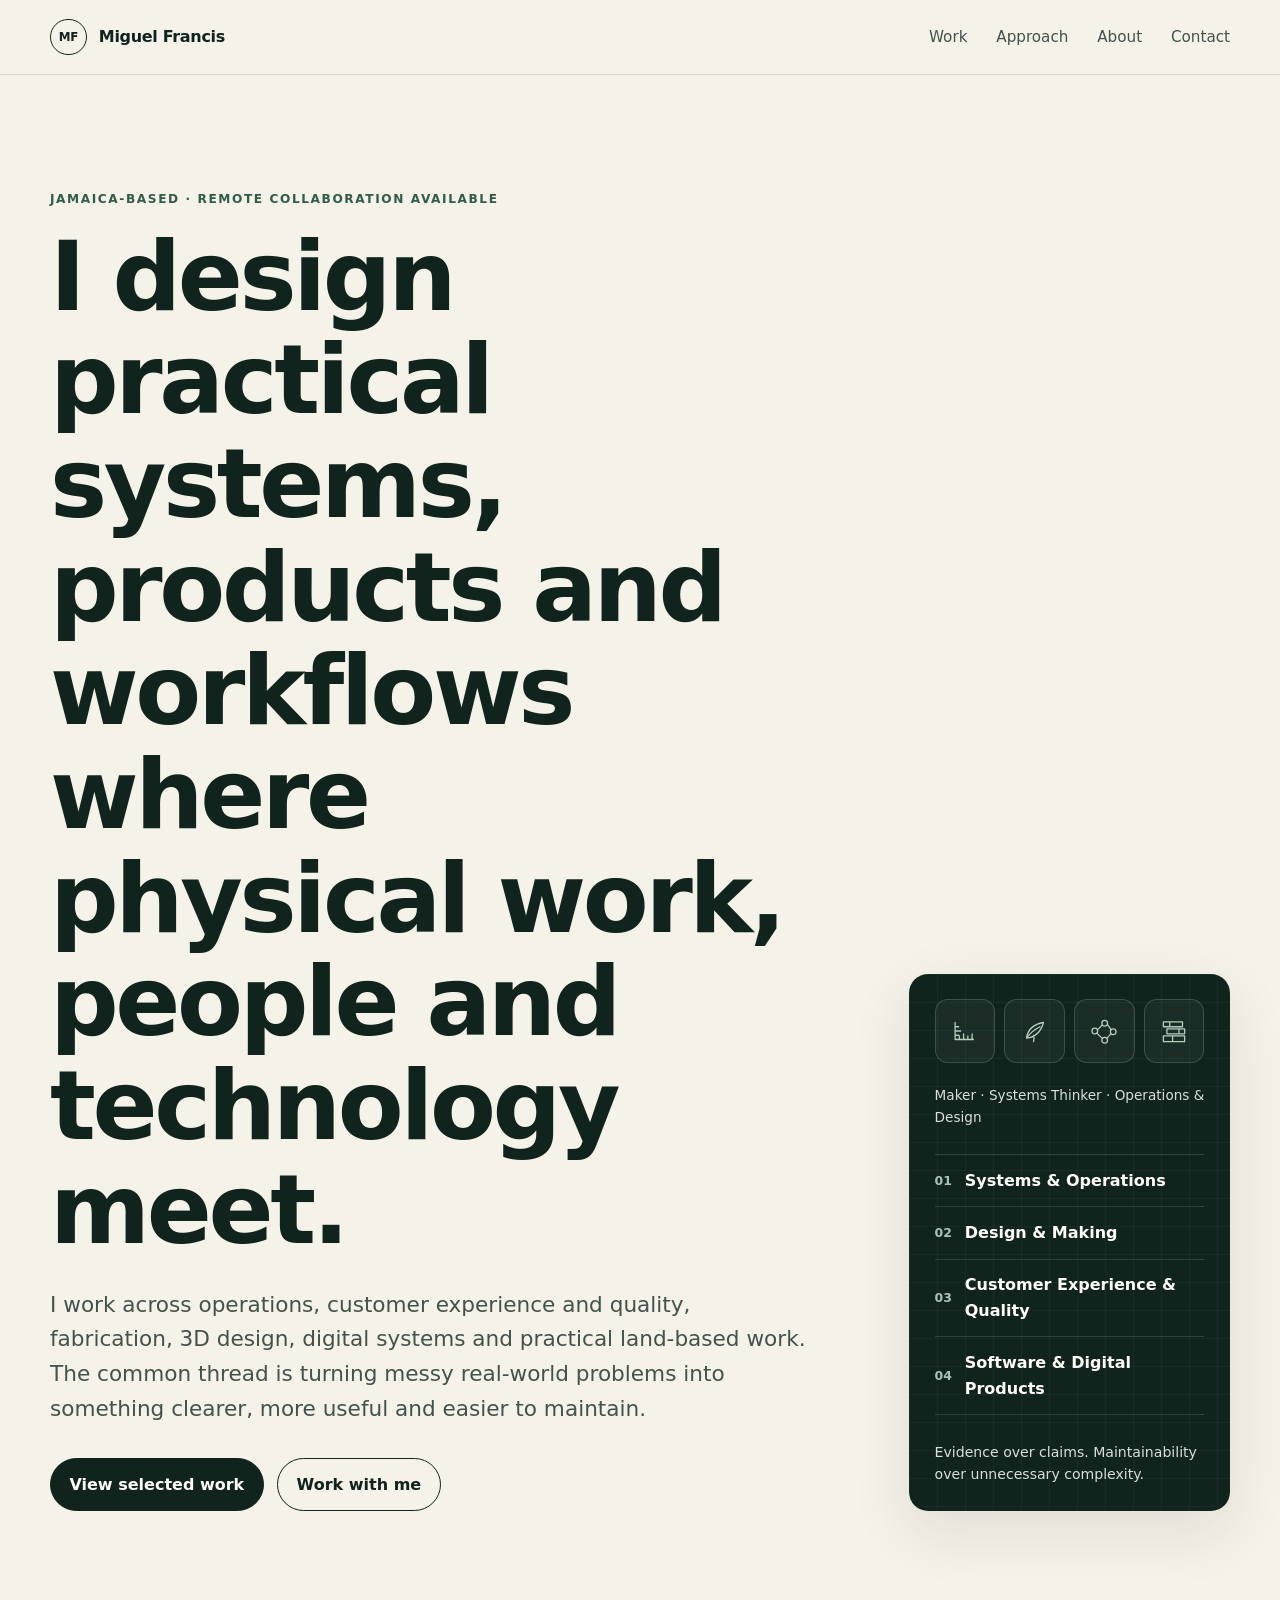
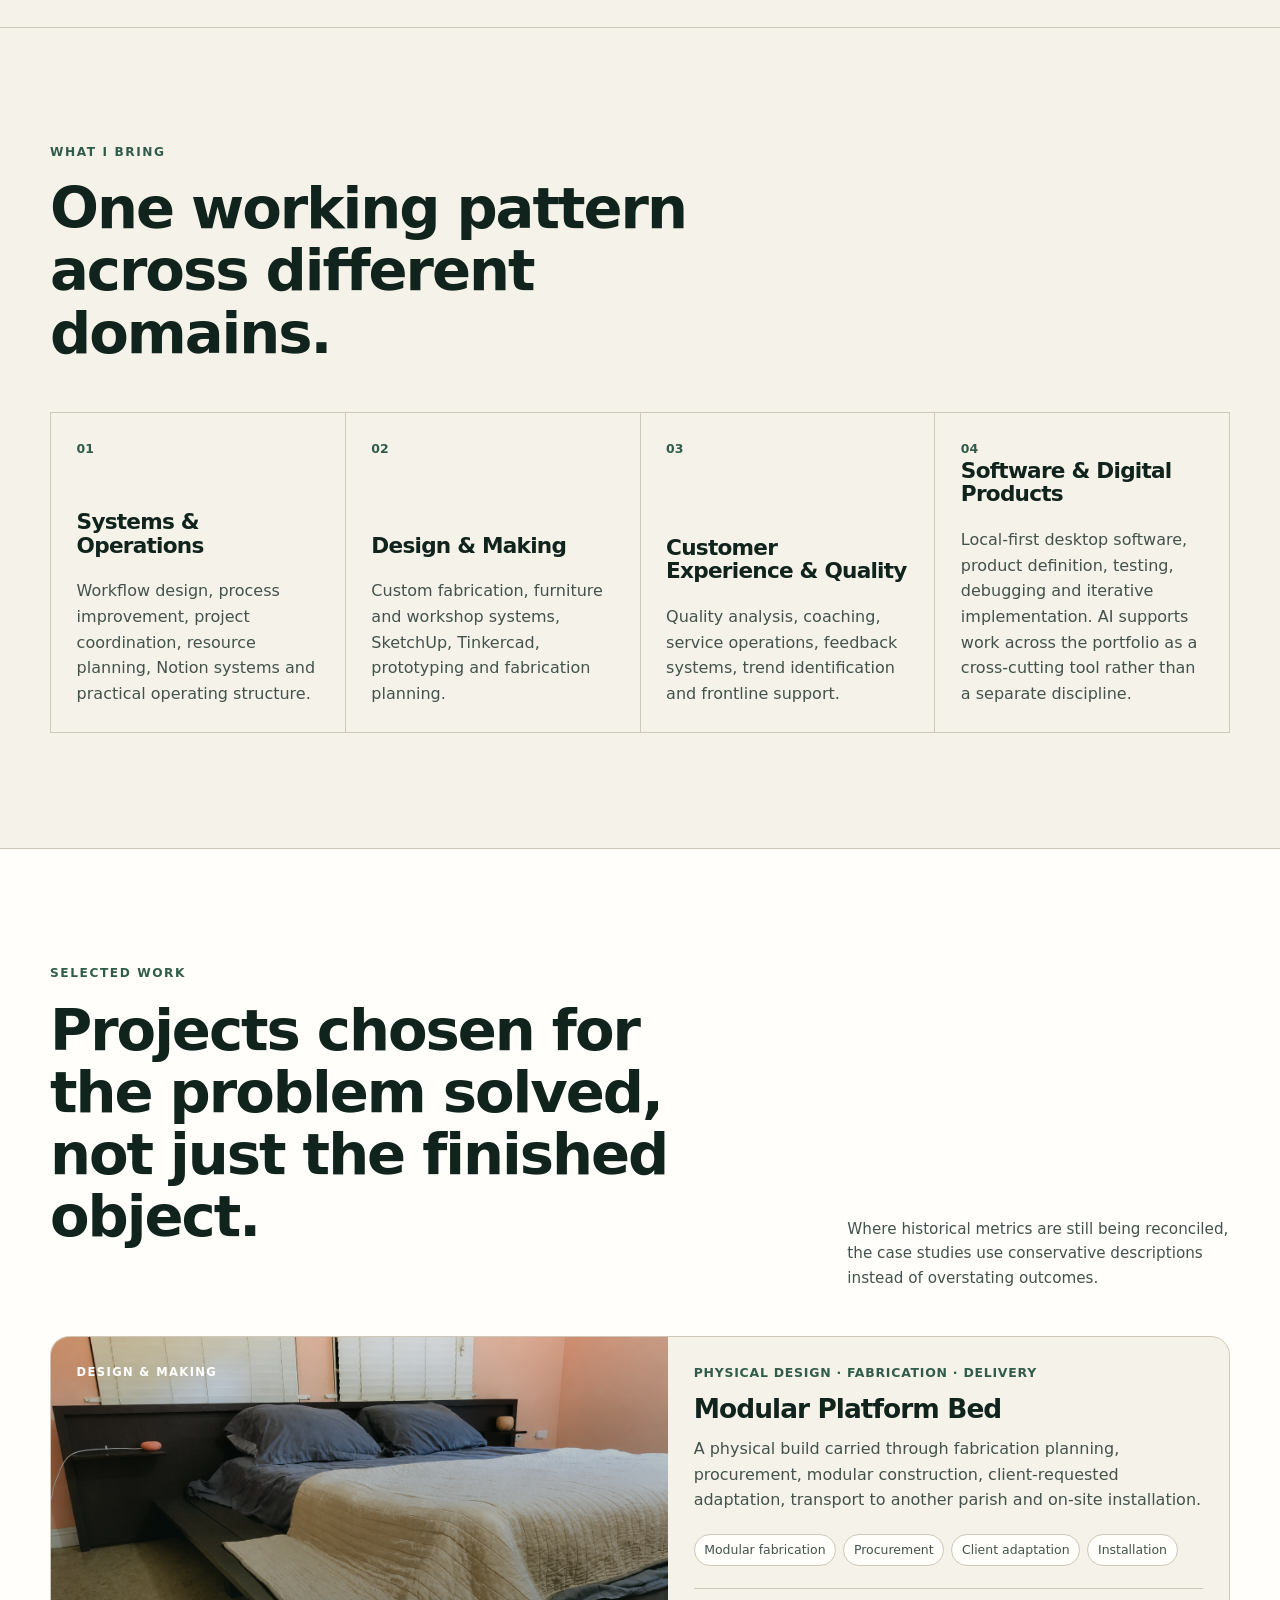
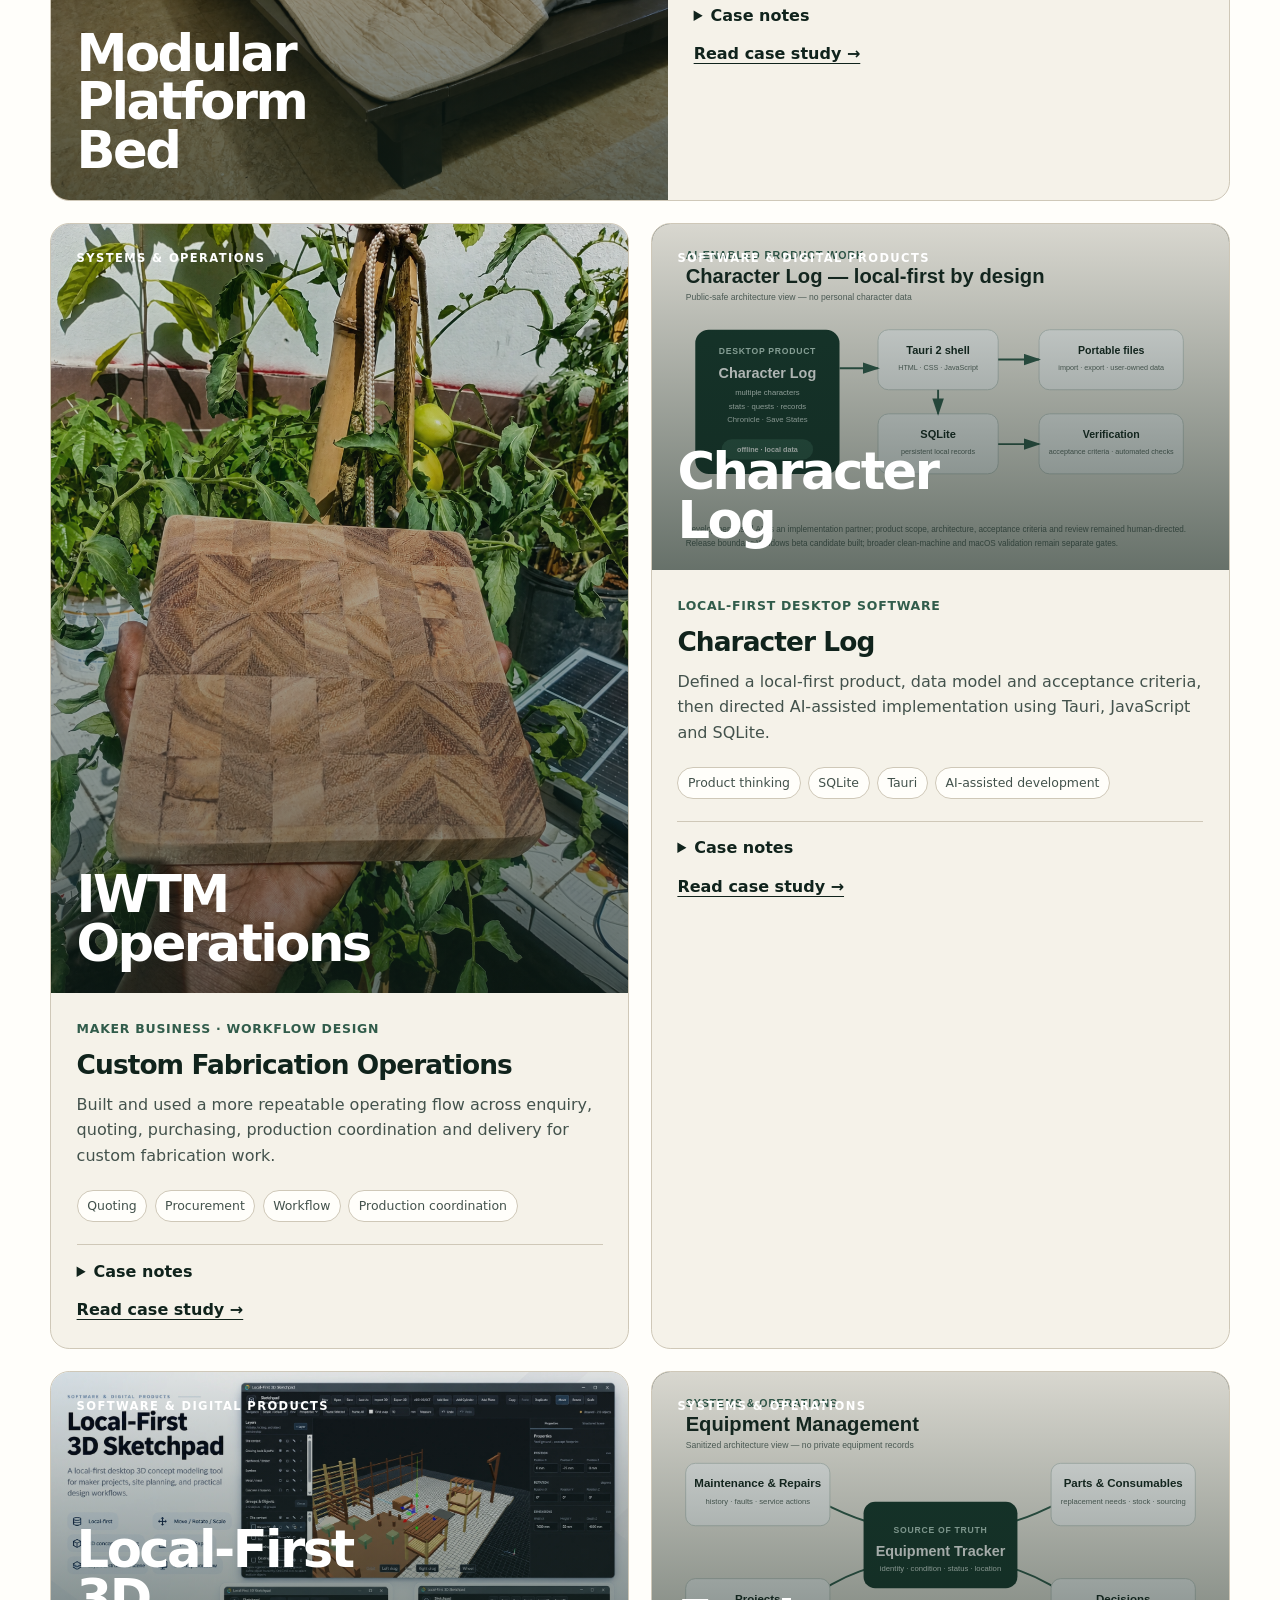
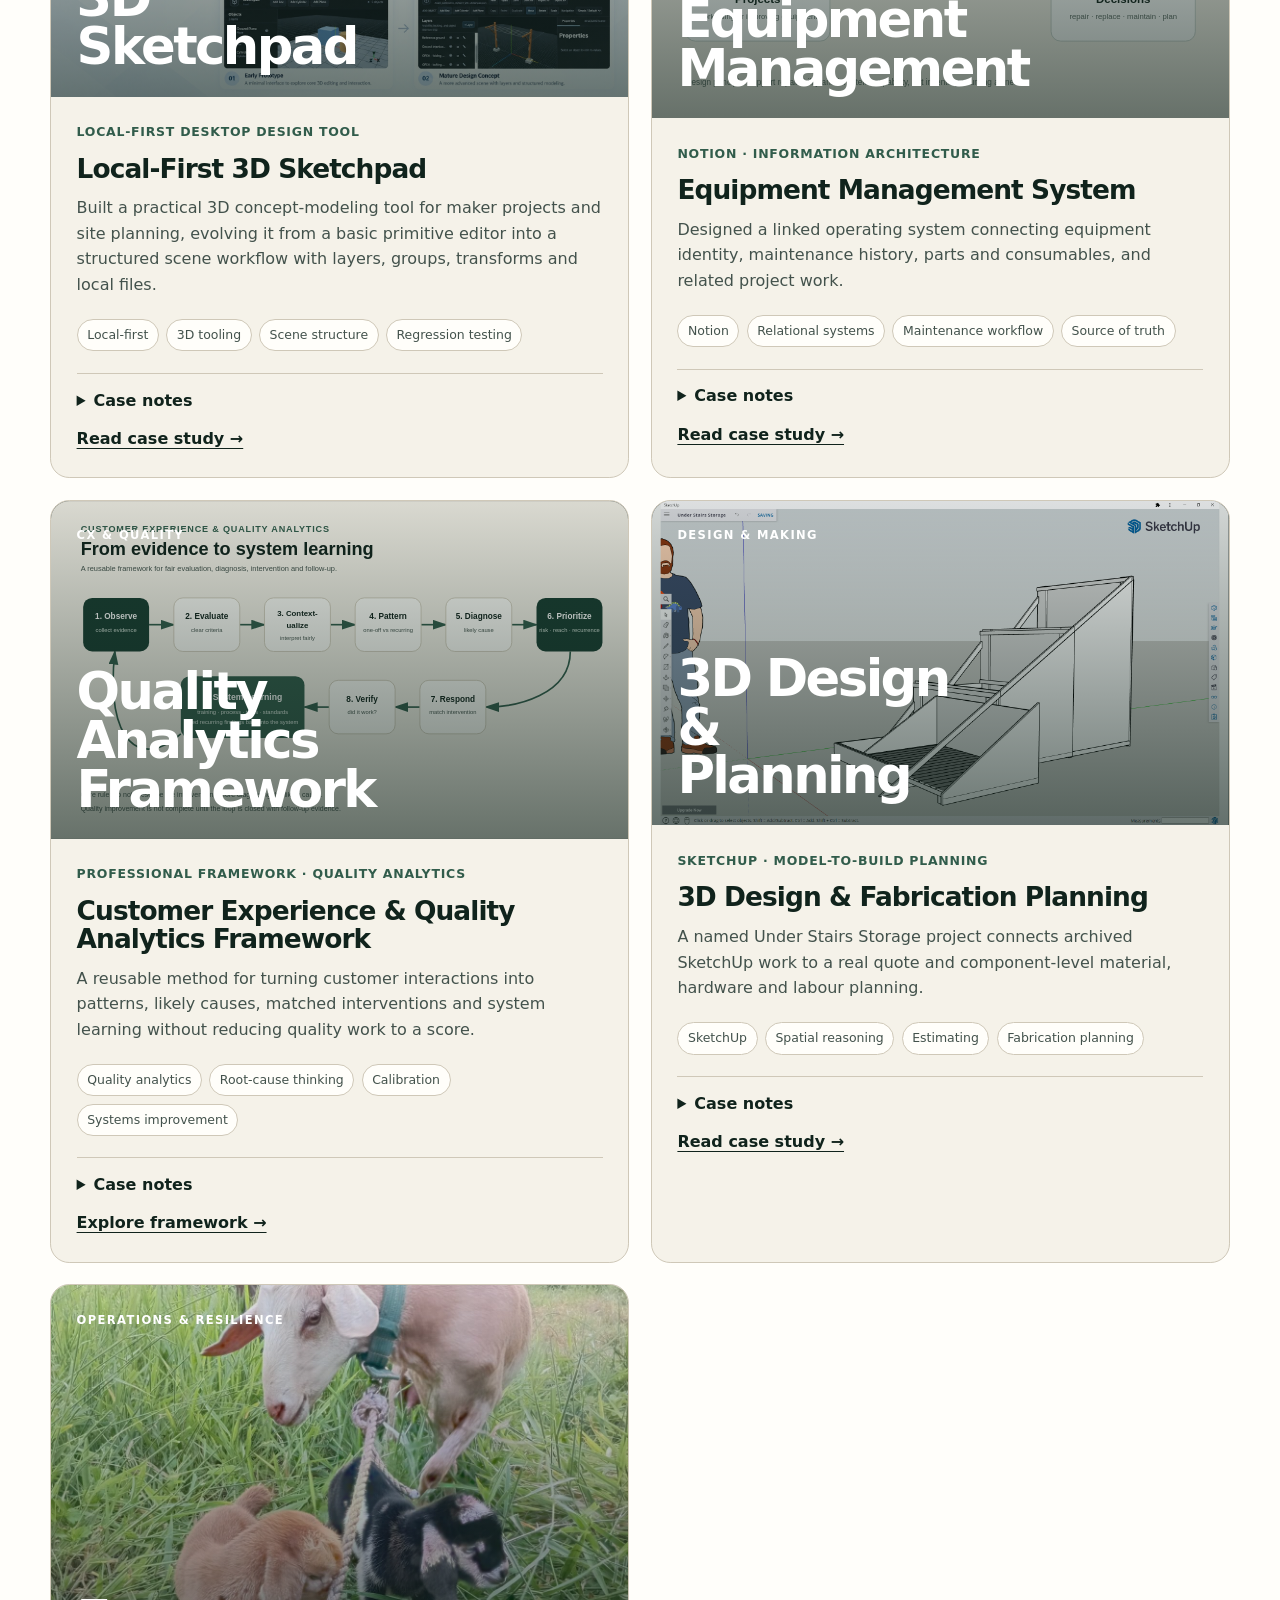
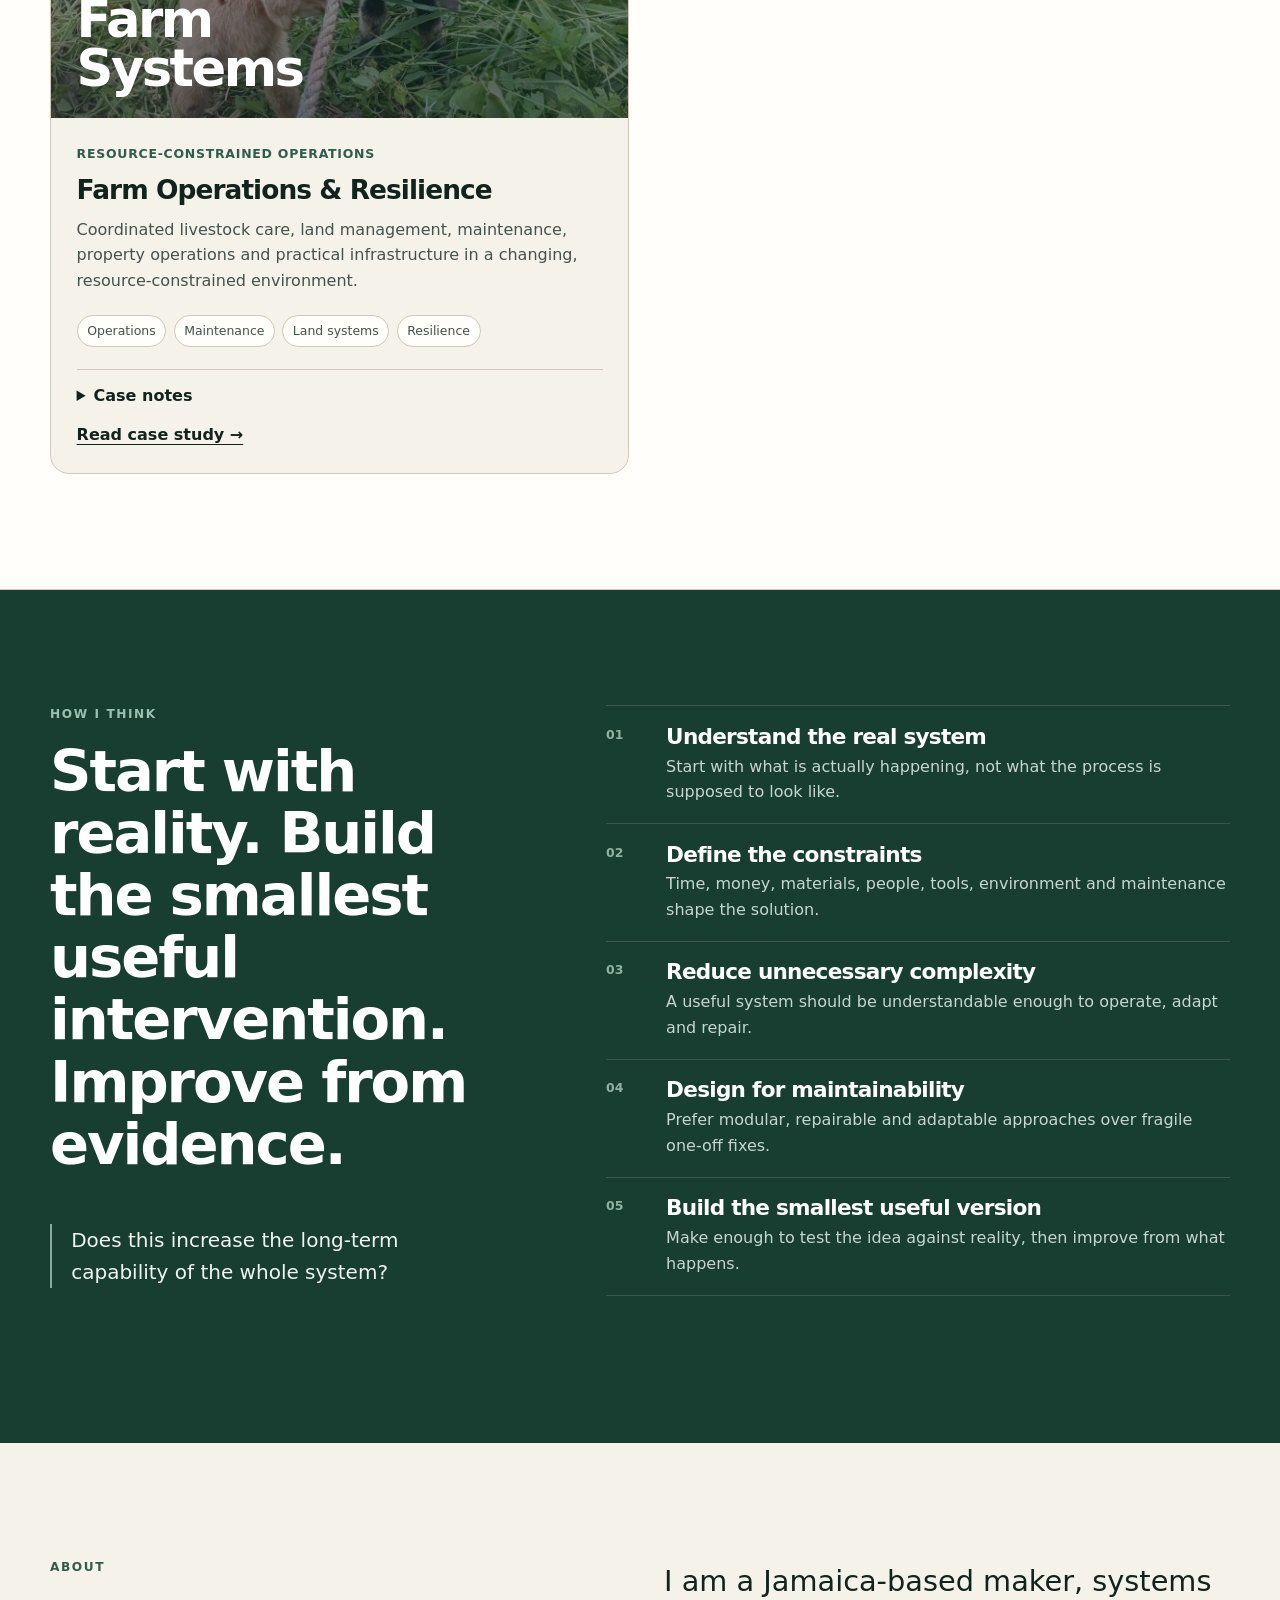
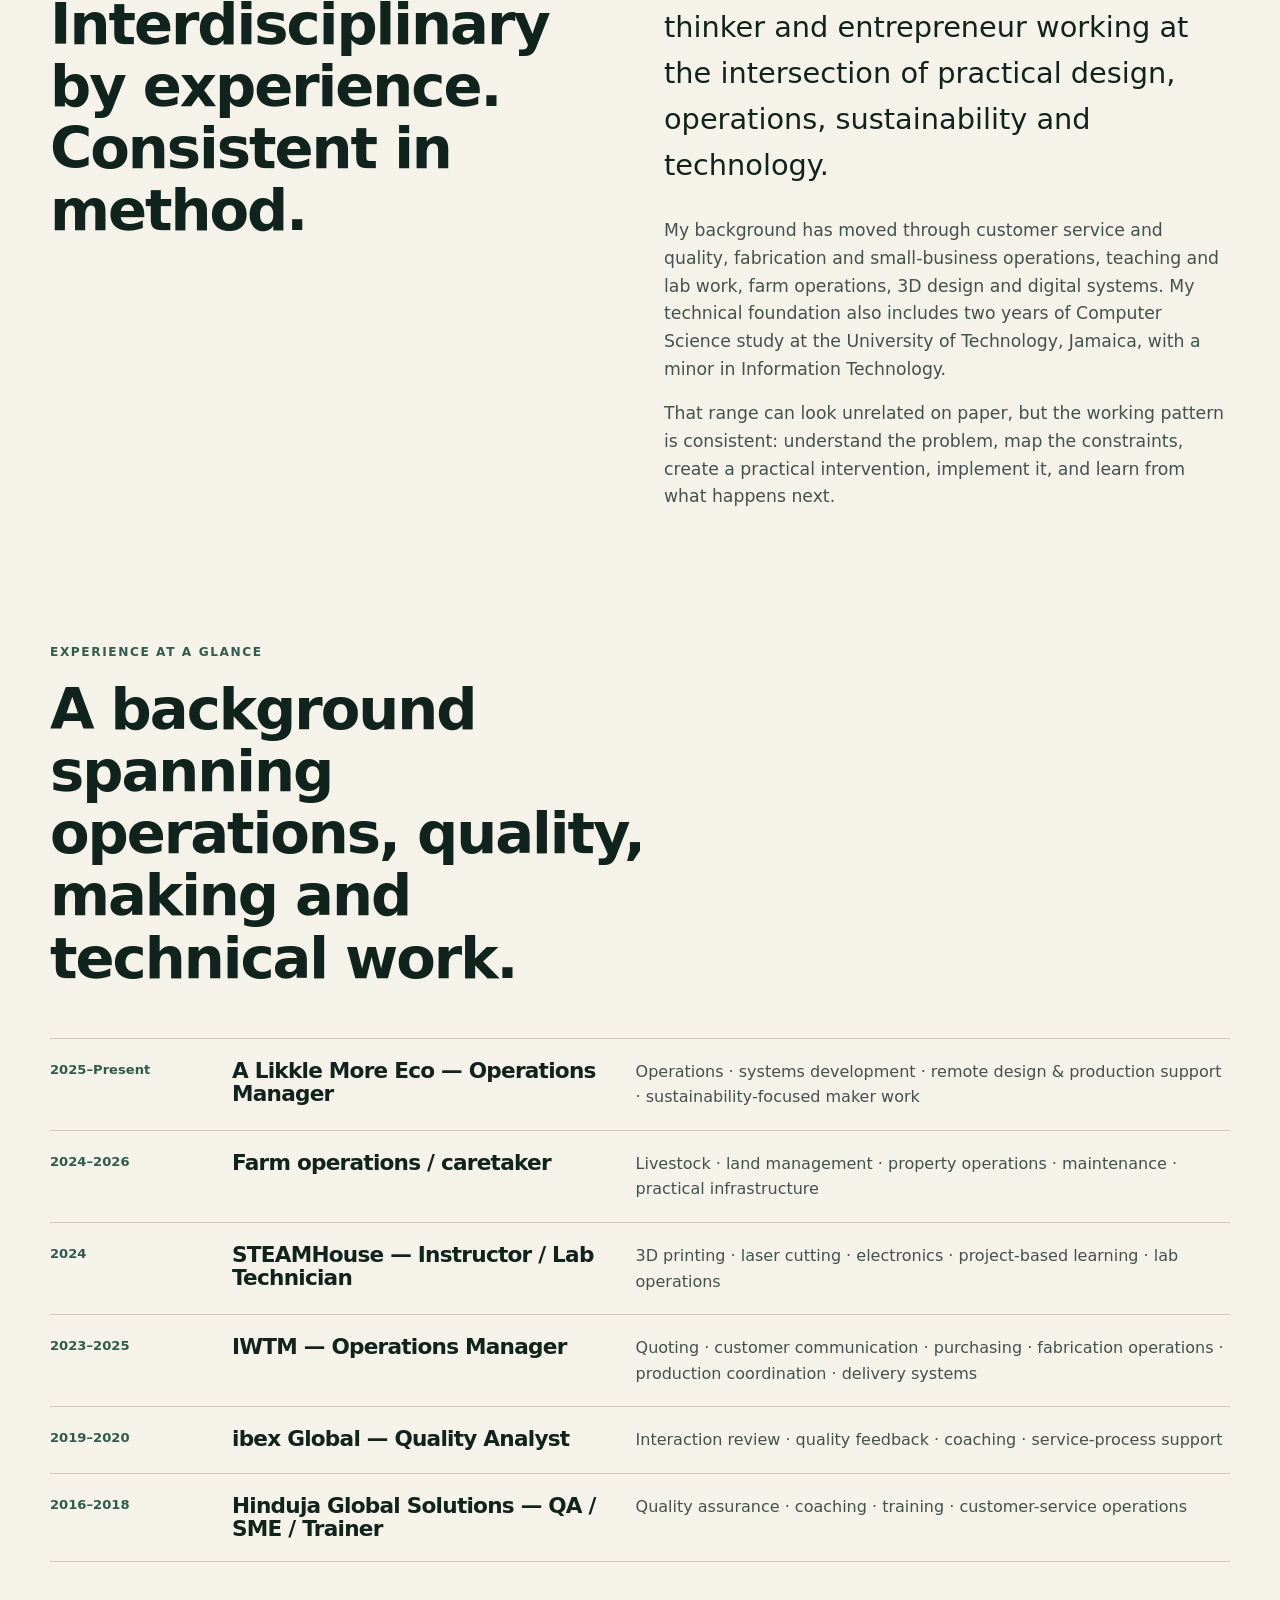
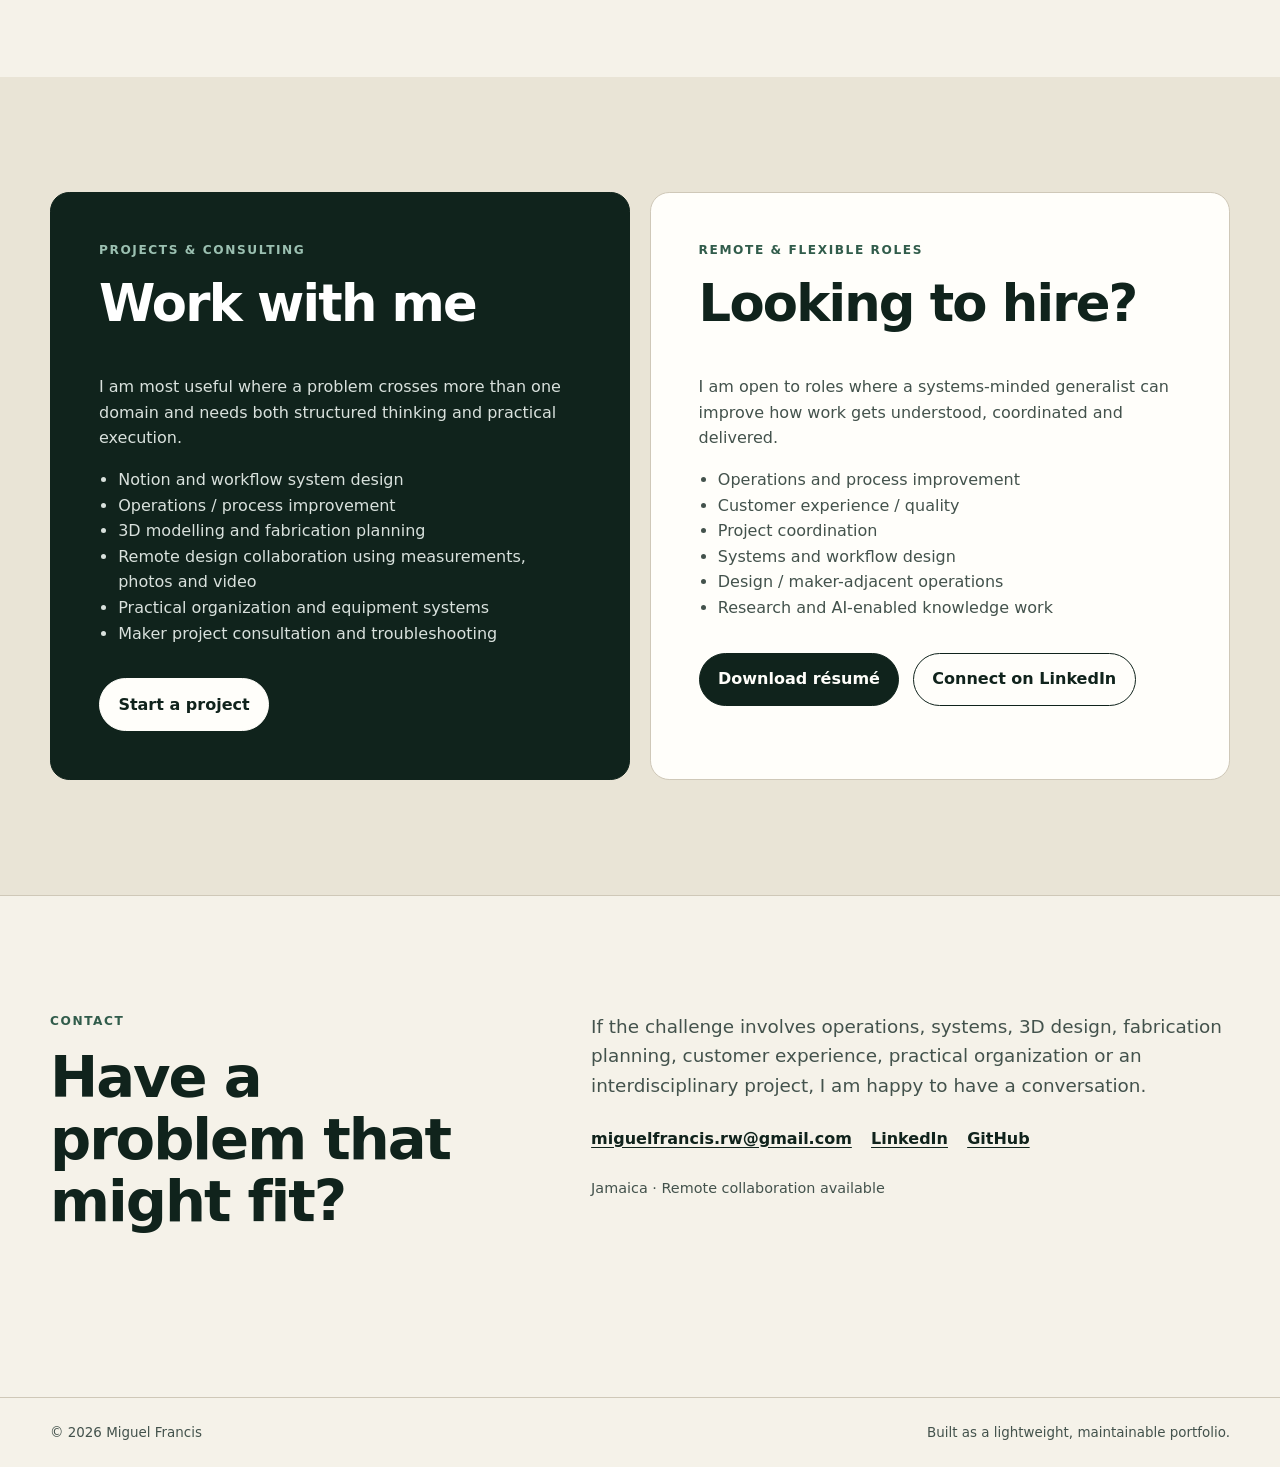
==== index.html @ ce3683be "Launch Work With Miguel intake flow" ====
<!doctype html>
<html lang="en">
<head>
  <meta charset="utf-8">
  <meta name="viewport" content="width=device-width, initial-scale=1">
  <meta name="description" content="Miguel Francis — maker, systems thinker, operations and design. Practical systems, products and workflows where physical work, people and technology meet.">
  <meta name="theme-color" content="#10231c">
  <link rel="canonical" href="https://migydao.github.io/MiguelDao/">
  <meta property="og:type" content="website">
  <meta property="og:title" content="Miguel Francis — Maker · Systems Thinker · Operations & Design">
  <meta property="og:description" content="Practical systems, products and workflows where physical work, people and technology meet.">
  <meta property="og:url" content="https://migydao.github.io/MiguelDao/">
  <meta name="twitter:card" content="summary">
  <title>Miguel Francis — Maker · Systems Thinker · Operations & Design</title>
  <link rel="icon" href="assets/mark.svg" type="image/svg+xml">
  <link rel="stylesheet" href="styles.css">
</head>
<body>
  <a class="skip-link" href="#main">Skip to content</a>

  <header class="site-header">
    <div class="shell nav-shell">
      <a class="brand" href="#top" aria-label="Miguel Francis home">
        <span class="brand-mark" aria-hidden="true">MF</span>
        <span>Miguel Francis</span>
      </a>

      <button class="menu-toggle" type="button" aria-expanded="false" aria-controls="site-nav">
        <span class="sr-only">Toggle navigation</span>
        <span></span><span></span><span></span>
      </button>

      <nav id="site-nav" class="site-nav" aria-label="Primary navigation">
        <a href="#work">Work</a>
        <a href="#approach">Approach</a>
        <a href="#about">About</a>
        <a href="#contact">Contact</a>
      </nav>
    </div>
  </header>

  <main id="main">
    <section id="top" class="hero section">
      <div class="shell hero-grid">
        <div>
          <p class="eyebrow">Jamaica-based · Remote collaboration available</p>
          <h1>I design practical systems, products and workflows where physical work, people and technology meet.</h1>
          <p class="hero-copy">
            I work across operations, customer experience and quality, fabrication, 3D design,
            digital systems and practical land-based work. The common thread is turning messy
            real-world problems into something clearer, more useful and easier to maintain.
          </p>
          <div class="actions">
            <a class="button button-primary" href="#work">View selected work</a>
            <a class="button button-secondary" href="work-with-me.html">Work with me</a>
          </div>
        </div>

        <aside class="hero-panel" aria-label="Professional focus">
          <div class="hero-symbol-grid" aria-hidden="true">
            <span class="hero-symbol" title="Measurement and drafting">
              <svg viewBox="0 0 48 48" focusable="false">
                <path d="M10 36V12M10 36h26M16 31v5M22 28v8M28 31v5M34 28v8M10 18h5M10 24h8M10 30h5"/>
              </svg>
            </span>
            <span class="hero-symbol" title="Nature and cultivation">
              <svg viewBox="0 0 48 48" focusable="false">
                <path d="M12 34c12-1 20-8 24-22-13 2-22 9-24 22Zm0 0c5-7 11-12 19-16M22 30c1 3 1 6 0 9"/>
              </svg>
            </span>
            <span class="hero-symbol" title="Systems and flow">
              <svg viewBox="0 0 48 48" focusable="false">
                <circle cx="11" cy="24" r="4"/><circle cx="25" cy="13" r="4"/><circle cx="37" cy="25" r="4"/><circle cx="25" cy="37" r="4"/>
                <path d="M15 22l6-6M29 15l5 7M34 28l-6 6M21 34l-7-7"/>
              </svg>
            </span>
            <span class="hero-symbol" title="Making and materials">
              <svg viewBox="0 0 48 48" focusable="false">
                <path d="M9 31h30v8H9zM14 21h25v7H14zM9 11h27v7H9zM18 11v7M31 21v7M22 31v8"/>
              </svg>
            </span>
          </div>
          <p class="panel-kicker">Maker · Systems Thinker · Operations & Design</p>
          <ul class="focus-list">
            <li><span>01</span> Systems & Operations</li>
            <li><span>02</span> Design & Making</li>
            <li><span>03</span> Customer Experience & Quality</li>
            <li><span>04</span> Software &amp; Digital Products</li>
          </ul>
          <p class="panel-note">Evidence over claims. Maintainability over unnecessary complexity.</p>
        </aside>
      </div>
    </section>

    <section class="section capabilities" aria-labelledby="capabilities-title">
      <div class="shell">
        <div class="section-heading">
          <p class="eyebrow">What I bring</p>
          <h2 id="capabilities-title">One working pattern across different domains.</h2>
        </div>

        <div class="capability-grid">
          <article class="capability-card">
            <span class="capability-number">01</span>
            <h3>Systems & Operations</h3>
            <p>Workflow design, process improvement, project coordination, resource planning, Notion systems and practical operating structure.</p>
          </article>
          <article class="capability-card">
            <span class="capability-number">02</span>
            <h3>Design & Making</h3>
            <p>Custom fabrication, furniture and workshop systems, SketchUp, Tinkercad, prototyping and fabrication planning.</p>
          </article>
          <article class="capability-card">
            <span class="capability-number">03</span>
            <h3>Customer Experience & Quality</h3>
            <p>Quality analysis, coaching, service operations, feedback systems, trend identification and frontline support.</p>
          </article>
          <article class="capability-card">
            <span class="capability-number">04</span>
            <h3>Software &amp; Digital Products</h3>
            <p>Local-first desktop software, product definition, testing, debugging and iterative implementation. AI supports work across the portfolio as a cross-cutting tool rather than a separate discipline.</p>
          </article>
        </div>
      </div>
    </section>

    <section id="work" class="section selected-work" aria-labelledby="work-title">
      <div class="shell">
        <div class="section-heading heading-row">
          <div>
            <p class="eyebrow">Selected work</p>
            <h2 id="work-title">Projects chosen for the problem solved, not just the finished object.</h2>
          </div>
          <p class="section-note">Where historical metrics are still being reconciled, the case studies use conservative descriptions instead of overstating outcomes.</p>
        </div>

        <div class="project-grid">
          <article class="project-card project-featured">
            <a class="project-visual project-photo visual-bed" href="case-studies/modular-platform-bed.html" aria-label="View Modular Platform Bed case study">
              <img src="assets/projects/modular-platform-bed/hero.png" alt="Completed dark modular platform bed installed in a bedroom">
              <div class="project-photo-overlay" aria-hidden="true">
                <span>Design & Making</span>
                <strong>Modular<br>Platform Bed</strong>
              </div>
            </a>
            <div class="project-body">
              <p class="project-meta">Physical design · Fabrication · Delivery</p>
              <h3>Modular Platform Bed</h3>
              <p>A physical build carried through fabrication planning, procurement, modular construction, client-requested adaptation, transport to another parish and on-site installation.</p>
              <ul class="tag-list">
                <li>Modular fabrication</li><li>Procurement</li><li>Client adaptation</li><li>Installation</li>
              </ul>
              <details>
                <summary>Case notes</summary>
                <p>The project demonstrates design thinking beyond the workshop: the finished object also had to be movable, adaptable and installable in a real space. A dedicated photo archive documents the completed physical result. This case is not currently presented as proof of original 3D-model authorship.</p>
              </details>
              <a class="project-link" href="case-studies/modular-platform-bed.html">Read case study →</a>
            </div>
          </article>

          <article class="project-card">
            <a class="project-visual project-photo visual-iwtm" href="case-studies/iwtm-operations.html" aria-label="View Custom Fabrication Operations case study">
              <img src="assets/projects/iwtm/end-grain-cutting-boards.png" alt="Finished end-grain cutting boards from the IWTM portfolio archive" loading="lazy">
              <div class="project-photo-overlay" aria-hidden="true">
                <span>Systems & Operations</span>
                <strong>IWTM<br>Operations</strong>
              </div>
            </a>
            <div class="project-body">
              <p class="project-meta">Maker business · Workflow design</p>
              <h3>Custom Fabrication Operations</h3>
              <p>Built and used a more repeatable operating flow across enquiry, quoting, purchasing, production coordination and delivery for custom fabrication work.</p>
              <ul class="tag-list">
                <li>Quoting</li><li>Procurement</li><li>Workflow</li><li>Production coordination</li>
              </ul>
              <details>
                <summary>Case notes</summary>
                <p>The core value is the information path around the physical work: enquiry → clarify → quote → source → build → quality check → deliver. Older revenue and delivery metrics remain intentionally excluded until they are reconciled against dated records.</p>
              </details>
              <a class="project-link" href="case-studies/iwtm-operations.html">Read case study →</a>
            </div>
          </article>

          <article class="project-card">
            <a class="project-visual project-photo visual-character" href="case-studies/character-log.html" aria-label="View Character Log case study">
              <img src="assets/projects/character-log/product-architecture.svg" alt="Public-safe architecture map for the Character Log local-first desktop product" loading="lazy">
              <div class="project-photo-overlay" aria-hidden="true">
                <span>Software &amp; Digital Products</span>
                <strong>Character<br>Log</strong>
              </div>
            </a>
            <div class="project-body">
              <p class="project-meta">Local-first desktop software</p>
              <h3>Character Log</h3>
              <p>Defined a local-first product, data model and acceptance criteria, then directed AI-assisted implementation using Tauri, JavaScript and SQLite.</p>
              <ul class="tag-list">
                <li>Product thinking</li><li>SQLite</li><li>Tauri</li><li>AI-assisted development</li>
              </ul>
              <details>
                <summary>Case notes</summary>
                <p>The current product supports multiple characters, local persistence, import/export and automated checks, with a Windows beta-candidate installer built. Cross-platform public-beta validation is still in progress.</p>
              </details>
              <a class="project-link" href="case-studies/character-log.html">Read case study →</a>
            </div>
          </article>

          <article class="project-card">
            <a class="project-visual project-photo visual-sketchpad" href="case-studies/local-first-3d-sketchpad.html" aria-label="View Local-First 3D Sketchpad case study">
              <img src="assets/projects/local-first-3d-sketchpad/showcase.webp" alt="Portfolio showcase of Local-First 3D Sketchpad, including an early prototype and more developed structured 3D scenes" loading="lazy">
              <div class="project-photo-overlay" aria-hidden="true">
                <span>Software &amp; Digital Products</span>
                <strong>Local-First<br>3D Sketchpad</strong>
              </div>
            </a>
            <div class="project-body">
              <p class="project-meta">Local-first desktop design tool</p>
              <h3>Local-First 3D Sketchpad</h3>
              <p>Built a practical 3D concept-modeling tool for maker projects and site planning, evolving it from a basic primitive editor into a structured scene workflow with layers, groups, transforms and local files.</p>
              <ul class="tag-list">
                <li>Local-first</li><li>3D tooling</li><li>Scene structure</li><li>Regression testing</li>
              </ul>
              <details>
                <summary>Case notes</summary>
                <p>The project demonstrates iterative software development through working versions: scene organization, Move / Rotate / Scale editing, import/export, document-state behavior, debugging and regression-tested save/open/close flows.</p>
              </details>
              <a class="project-link" href="case-studies/local-first-3d-sketchpad.html">Read case study →</a>
            </div>
          </article>

          <article class="project-card">
            <a class="project-visual project-photo visual-equipment" href="case-studies/equipment-management.html" aria-label="View Equipment Management System case study">
              <img src="assets/projects/equipment/equipment-system-map.svg" alt="Sanitized architecture map for the Equipment Management System" loading="lazy">
              <div class="project-photo-overlay" aria-hidden="true">
                <span>Systems & Operations</span>
                <strong>Equipment<br>Management</strong>
              </div>
            </a>
            <div class="project-body">
              <p class="project-meta">Notion · Information architecture</p>
              <h3>Equipment Management System</h3>
              <p>Designed a linked operating system connecting equipment identity, maintenance history, parts and consumables, and related project work.</p>
              <ul class="tag-list">
                <li>Notion</li><li>Relational systems</li><li>Maintenance workflow</li><li>Source of truth</li>
              </ul>
              <details>
                <summary>Case notes</summary>
                <p>The system separates current equipment state from historical maintenance events and recurring parts needs. Savings and uptime improvements have not been quantified, so this case focuses on architecture and workflow quality.</p>
              </details>
              <a class="project-link" href="case-studies/equipment-management.html">Read case study →</a>
            </div>
          </article>

          <article class="project-card">
            <a class="project-visual project-photo visual-cx" href="case-studies/customer-experience-quality.html" aria-label="View Customer Experience & Quality Analytics Framework">
              <img src="assets/projects/cx/qa-feedback-loop.svg" alt="Customer Experience and Quality Analytics Framework loop from evidence through diagnosis, intervention and system learning" loading="lazy">
              <div class="project-photo-overlay" aria-hidden="true">
                <span>CX &amp; Quality</span>
                <strong>Quality Analytics<br>Framework</strong>
              </div>
            </a>
            <div class="project-body">
              <p class="project-meta">Professional framework · Quality analytics</p>
              <h3>Customer Experience &amp; Quality Analytics Framework</h3>
              <p>A reusable method for turning customer interactions into patterns, likely causes, matched interventions and system learning without reducing quality work to a score.</p>
              <ul class="tag-list">
                <li>Quality analytics</li><li>Root-cause thinking</li><li>Calibration</li><li>Systems improvement</li>
              </ul>
              <details>
                <summary>Case notes</summary>
                <p>Synthesized from experience across multiple CX and quality environments, including ibex and HGS. The public artifact uses reconstructed examples and no employer or customer data.</p>
              </details>
              <a class="project-link" href="case-studies/customer-experience-quality.html">Explore framework →</a>
            </div>
          </article>

          <article class="project-card">
            <a class="project-visual project-photo visual-3d" href="case-studies/3d-design-fabrication-planning.html" aria-label="View 3D Design & Fabrication Planning case study">
              <img src="assets/projects/3d-design/under-stairs-storage-sketchup.svg" alt="Archived SketchUp model for a real Under Stairs Storage fabrication-planning project" loading="lazy">
              <div class="project-photo-overlay" aria-hidden="true">
                <span>Design &amp; Making</span>
                <strong>3D Design<br>&amp; Planning</strong>
              </div>
            </a>
            <div class="project-body">
              <p class="project-meta">SketchUp · Model-to-build planning</p>
              <h3>3D Design &amp; Fabrication Planning</h3>
              <p>A named Under Stairs Storage project connects archived SketchUp work to a real quote and component-level material, hardware and labour planning.</p>
              <ul class="tag-list">
                <li>SketchUp</li><li>Spatial reasoning</li><li>Estimating</li><li>Fabrication planning</li>
              </ul>
              <details>
                <summary>Case notes</summary>
                <p>The 2021 evidence chain includes the named model, a quote for two storage units and detailed build-planning records. No verified completion photo is linked, so the public claim stops at original modelling and production planning.</p>
              </details>
              <a class="project-link" href="case-studies/3d-design-fabrication-planning.html">Read case study →</a>
            </div>
          </article>

          <article class="project-card">
            <a class="project-visual project-photo visual-farm" href="case-studies/farm-operations-resilience.html" aria-label="View Farm Operations & Resilience case study">
              <img src="assets/projects/farm/livestock-goats-homepage.jpg" alt="Adult goat with two kids in the farm grazing environment" loading="lazy">
              <div class="project-photo-overlay" aria-hidden="true">
                <span>Operations & Resilience</span>
                <strong>Farm<br>Systems</strong>
              </div>
            </a>
            <div class="project-body">
              <p class="project-meta">Resource-constrained operations</p>
              <h3>Farm Operations & Resilience</h3>
              <p>Coordinated livestock care, land management, maintenance, property operations and practical infrastructure in a changing, resource-constrained environment.</p>
              <ul class="tag-list">
                <li>Operations</li><li>Maintenance</li><li>Land systems</li><li>Resilience</li>
              </ul>
              <details>
                <summary>Case notes</summary>
                <p>The case focuses on keeping core systems functioning and making practical infrastructure improvements. It does not use unsupported yield, survival or land-restoration claims.</p>
              </details>
              <a class="project-link" href="case-studies/farm-operations-resilience.html">Read case study →</a>
            </div>
          </article>
        </div>
      </div>
    </section>

    <section id="approach" class="section approach" aria-labelledby="approach-title">
      <div class="shell approach-grid">
        <div class="section-heading">
          <p class="eyebrow">How I think</p>
          <h2 id="approach-title">Start with reality. Build the smallest useful intervention. Improve from evidence.</h2>
          <blockquote>Does this increase the long-term capability of the whole system?</blockquote>
        </div>

        <ol class="process-list">
          <li><span>01</span><div><h3>Understand the real system</h3><p>Start with what is actually happening, not what the process is supposed to look like.</p></div></li>
          <li><span>02</span><div><h3>Define the constraints</h3><p>Time, money, materials, people, tools, environment and maintenance shape the solution.</p></div></li>
          <li><span>03</span><div><h3>Reduce unnecessary complexity</h3><p>A useful system should be understandable enough to operate, adapt and repair.</p></div></li>
          <li><span>04</span><div><h3>Design for maintainability</h3><p>Prefer modular, repairable and adaptable approaches over fragile one-off fixes.</p></div></li>
          <li><span>05</span><div><h3>Build the smallest useful version</h3><p>Make enough to test the idea against reality, then improve from what happens.</p></div></li>
        </ol>
      </div>
    </section>

    <section id="about" class="section about" aria-labelledby="about-title">
      <div class="shell about-grid">
        <div>
          <p class="eyebrow">About</p>
          <h2 id="about-title">Interdisciplinary by experience. Consistent in method.</h2>
        </div>
        <div class="about-copy">
          <p>I am a Jamaica-based maker, systems thinker and entrepreneur working at the intersection of practical design, operations, sustainability and technology.</p>
          <p>My background has moved through customer service and quality, fabrication and small-business operations, teaching and lab work, farm operations, 3D design and digital systems. My technical foundation also includes two years of Computer Science study at the University of Technology, Jamaica, with a minor in Information Technology.</p>
          <p>That range can look unrelated on paper, but the working pattern is consistent: understand the problem, map the constraints, create a practical intervention, implement it, and learn from what happens next.</p>
        </div>
      </div>
    </section>

    <section class="section experience" aria-labelledby="experience-title">
      <div class="shell">
        <div class="section-heading">
          <p class="eyebrow">Experience at a glance</p>
          <h2 id="experience-title">A background spanning operations, quality, making and technical work.</h2>
        </div>

        <div class="timeline">
          <article><span>2025–Present</span><h3>A Likkle More Eco — Operations Manager</h3><p>Operations · systems development · remote design & production support · sustainability-focused maker work</p></article>
          <article><span>2024–2026</span><h3>Farm operations / caretaker</h3><p>Livestock · land management · property operations · maintenance · practical infrastructure</p></article>
          <article><span>2024</span><h3>STEAMHouse — Instructor / Lab Technician</h3><p>3D printing · laser cutting · electronics · project-based learning · lab operations</p></article>
          <article><span>2023–2025</span><h3>IWTM — Operations Manager</h3><p>Quoting · customer communication · purchasing · fabrication operations · production coordination · delivery systems</p></article>
          <article><span>2019–2020</span><h3>ibex Global — Quality Analyst</h3><p>Interaction review · quality feedback · coaching · service-process support</p></article>
          <article><span>2016–2018</span><h3>Hinduja Global Solutions — QA / SME / Trainer</h3><p>Quality assurance · coaching · training · customer-service operations</p></article>
        </div>
      </div>
    </section>

    <section class="section work-paths">
      <div class="shell path-grid">
        <article id="work-with-me" class="path-card path-primary">
          <p class="eyebrow">Projects & consulting</p>
          <h2>Work with me</h2>
          <p>I am most useful where a problem crosses more than one domain and needs both structured thinking and practical execution.</p>
          <ul>
            <li>Notion and workflow system design</li>
            <li>Operations / process improvement</li>
            <li>3D modelling and fabrication planning</li>
            <li>Remote design collaboration using measurements, photos and video</li>
            <li>Practical organization and equipment systems</li>
            <li>Maker project consultation and troubleshooting</li>
          </ul>
          <a class="button button-light" href="work-with-me.html">Start a project</a>
        </article>

        <article class="path-card">
          <p class="eyebrow">Remote & flexible roles</p>
          <h2>Looking to hire?</h2>
          <p>I am open to roles where a systems-minded generalist can improve how work gets understood, coordinated and delivered.</p>
          <ul>
            <li>Operations and process improvement</li>
            <li>Customer experience / quality</li>
            <li>Project coordination</li>
            <li>Systems and workflow design</li>
            <li>Design / maker-adjacent operations</li>
            <li>Research and AI-enabled knowledge work</li>
          </ul>
          <div class="actions">
            <a class="button button-primary" href="assets/Miguel-Francis-Portfolio-Resume-2026.pdf" download>Download résumé</a>
            <a class="button button-secondary" href="https://www.linkedin.com/in/miguel-francis-27427a169/" target="_blank" rel="noreferrer">Connect on LinkedIn</a>
          </div>
        </article>
      </div>
    </section>

    <section id="contact" class="section contact" aria-labelledby="contact-title">
      <div class="shell contact-grid">
        <div>
          <p class="eyebrow">Contact</p>
          <h2 id="contact-title">Have a problem that might fit?</h2>
        </div>
        <div>
          <p>If the challenge involves operations, systems, 3D design, fabrication planning, customer experience, practical organization or an interdisciplinary project, I am happy to have a conversation.</p>
          <div class="contact-links">
            <a href="mailto:miguelfrancis.rw@gmail.com">miguelfrancis.rw@gmail.com</a>
            <a href="https://www.linkedin.com/in/miguel-francis-27427a169/" target="_blank" rel="noreferrer">LinkedIn</a>
            <a href="https://github.com/MigyDao" target="_blank" rel="noreferrer">GitHub</a>
          </div>
          <p class="location">Jamaica · Remote collaboration available</p>
        </div>
      </div>
    </section>
  </main>

  <footer class="site-footer">
    <div class="shell footer-row">
      <p>© <span id="year"></span> Miguel Francis</p>
      <p>Built as a lightweight, maintainable portfolio.</p>
    </div>
  </footer>

  <script type="application/ld+json">
  {
    "@context": "https://schema.org",
    "@type": "Person",
    "name": "Miguel Francis",
    "url": "https://migydao.github.io/MiguelDao/",
    "jobTitle": "Maker · Systems Thinker · Operations & Design",
    "sameAs": [
      "https://github.com/MigyDao",
      "https://www.linkedin.com/in/miguel-francis-27427a169/"
    ]
  }
  </script>
  <script src="script.js"></script>
</body>
</html>
---- styles.css ----
:root {
  --ink: #10231c;
  --ink-soft: #43524c;
  --paper: #f5f2e9;
  --paper-deep: #e9e4d6;
  --line: #cfc8b8;
  --green: #315c4b;
  --green-dark: #183d31;
  --green-light: #dce8df;
  --blue: #315669;
  --warm: #9e6f42;
  --white: #fffefa;
  --radius: 1.2rem;
  --shadow: 0 20px 60px rgba(16, 35, 28, .10);
  --max: 1180px;
}

* { box-sizing: border-box; }
html { scroll-behavior: smooth; }
body {
  margin: 0;
  color: var(--ink);
  background: var(--paper);
  font-family: Inter, ui-sans-serif, system-ui, -apple-system, BlinkMacSystemFont, "Segoe UI", sans-serif;
  line-height: 1.6;
}
a { color: inherit; }
button, a { -webkit-tap-highlight-color: transparent; }
img { max-width: 100%; display: block; }
h1,h2,h3,p { margin-top: 0; }
h1,h2,h3 { line-height: 1.08; letter-spacing: -.035em; }
h1 { font-size: clamp(2.8rem, 7.5vw, 6.7rem); max-width: 13ch; margin-bottom: 1.6rem; }
h2 { font-size: clamp(2rem, 4.5vw, 4rem); max-width: 16ch; }
h3 { font-size: 1.35rem; }
p { color: var(--ink-soft); }
.shell { width: min(calc(100% - 2.2rem), var(--max)); margin-inline: auto; }
.section { padding: clamp(4.5rem, 9vw, 8.5rem) 0; }
.sr-only { position: absolute; width: 1px; height: 1px; padding: 0; margin: -1px; overflow: hidden; clip: rect(0,0,0,0); white-space: nowrap; border: 0; }
.skip-link { position: fixed; left: 1rem; top: -5rem; z-index: 100; background: var(--ink); color: white; padding: .75rem 1rem; border-radius: .6rem; text-decoration: none; }
.skip-link:focus { top: 1rem; }

.site-header {
  position: sticky; top: 0; z-index: 50;
  background: color-mix(in srgb, var(--paper) 88%, transparent);
  backdrop-filter: blur(16px);
  border-bottom: 1px solid color-mix(in srgb, var(--line) 70%, transparent);
}
.nav-shell { min-height: 74px; display: flex; align-items: center; justify-content: space-between; gap: 2rem; }
.brand { display: inline-flex; align-items: center; gap: .75rem; text-decoration: none; font-weight: 750; letter-spacing: -.02em; }
.brand-mark { display: grid; place-items: center; width: 2.3rem; aspect-ratio: 1; border: 1px solid var(--ink); border-radius: 50%; font-size: .74rem; }
.site-nav { display: flex; align-items: center; gap: 1.8rem; }
.site-nav a { text-decoration: none; color: var(--ink-soft); font-size: .95rem; }
.site-nav a:hover, .site-nav a:focus-visible { color: var(--ink); }
.menu-toggle { display: none; background: transparent; border: 0; padding: .5rem; }
.menu-toggle span:not(.sr-only) { width: 1.5rem; height: 2px; background: var(--ink); display: block; margin: 4px 0; }

.eyebrow { margin-bottom: 1rem; color: var(--green); text-transform: uppercase; letter-spacing: .13em; font-size: .76rem; font-weight: 800; }
.hero { padding-top: clamp(5rem, 9vw, 9rem); }
.hero-grid { display: grid; grid-template-columns: minmax(0, 1.65fr) minmax(270px, .7fr); gap: clamp(3rem, 8vw, 7rem); align-items: end; }
.hero-copy { font-size: clamp(1.06rem, 1.8vw, 1.35rem); max-width: 62ch; }
.actions { display: flex; flex-wrap: wrap; gap: .85rem; margin-top: 2rem; }
.button { display: inline-flex; align-items: center; justify-content: center; min-height: 48px; padding: .8rem 1.15rem; border-radius: 999px; text-decoration: none; font-weight: 750; border: 1px solid var(--ink); transition: transform .16s ease, box-shadow .16s ease, background .16s ease; }
.button:hover { transform: translateY(-2px); }
.button-primary { background: var(--ink); color: var(--white); }
.button-secondary { background: transparent; color: var(--ink); }
.button-light { background: var(--white); color: var(--ink); border-color: var(--white); }

.hero-panel {
  background:
    linear-gradient(rgba(255,255,255,.035) 1px, transparent 1px),
    linear-gradient(90deg, rgba(255,255,255,.035) 1px, transparent 1px),
    var(--ink);
  background-size: 28px 28px, 28px 28px, auto;
  color: var(--white);
  padding: 1.6rem;
  border-radius: var(--radius);
  box-shadow: var(--shadow);
}
.hero-panel p { color: #d7e0db; }
.hero-symbol-grid {
  display: grid;
  grid-template-columns: repeat(4, 1fr);
  gap: .55rem;
  margin-bottom: 1.35rem;
}
.hero-symbol {
  display: grid;
  place-items: center;
  min-height: 64px;
  border: 1px solid rgba(255,255,255,.16);
  border-radius: .8rem;
  background: rgba(255,255,255,.045);
}
.hero-symbol svg {
  width: 34px;
  height: 34px;
  fill: none;
  stroke: #b7cdbf;
  stroke-width: 1.8;
  stroke-linecap: round;
  stroke-linejoin: round;
}
.panel-kicker { font-size: .85rem; }
.focus-list { list-style: none; margin: 1.6rem 0; padding: 0; }
.focus-list li { display: flex; gap: .8rem; align-items: center; padding: .8rem 0; border-top: 1px solid rgba(255,255,255,.14); font-weight: 650; }
.focus-list li:last-child { border-bottom: 1px solid rgba(255,255,255,.14); }
.focus-list span { color: #a9c2b8; font-variant-numeric: tabular-nums; font-size: .78rem; }
.panel-note { font-size: .88rem; margin-bottom: 0; }

.section-heading { margin-bottom: 2.5rem; }
.heading-row { display: grid; grid-template-columns: 1fr minmax(260px, .5fr); gap: 2rem; align-items: end; }
.section-note { max-width: 48ch; margin-bottom: .4rem; font-size: .95rem; }

.capabilities { border-top: 1px solid var(--line); }
.capability-grid { display: grid; grid-template-columns: repeat(4, 1fr); border-top: 1px solid var(--line); border-left: 1px solid var(--line); }
.capability-card { padding: 1.6rem; min-height: 250px; border-right: 1px solid var(--line); border-bottom: 1px solid var(--line); display: flex; flex-direction: column; }
.capability-card h3 { margin-top: auto; }
.capability-number { font-size: .78rem; color: var(--green); font-weight: 800; }
.capability-card p { margin-bottom: 0; }

.selected-work { background: var(--white); border-block: 1px solid var(--line); }
.project-grid { display: grid; grid-template-columns: repeat(2, minmax(0, 1fr)); gap: 1.35rem; }
.project-card { border: 1px solid var(--line); border-radius: var(--radius); overflow: hidden; background: var(--paper); }
.project-featured { grid-column: 1 / -1; display: grid; grid-template-columns: 1.1fr 1fr; }
.project-visual { min-height: 260px; padding: 1.6rem; display: flex; flex-direction: column; justify-content: space-between; color: white; overflow: hidden; position: relative; text-decoration: none; }
.project-visual:focus-visible { outline: 3px solid currentColor; outline-offset: -4px; }
.project-visual::after { content: ""; position: absolute; width: 55%; aspect-ratio: 1; border: 1px solid rgba(255,255,255,.3); border-radius: 50%; right: -10%; bottom: -35%; }
.project-visual span { text-transform: uppercase; font-size: .72rem; letter-spacing: .12em; font-weight: 800; }
.project-visual strong { font-size: clamp(2rem, 4vw, 3.7rem); line-height: .95; letter-spacing: -.05em; max-width: 8ch; }
.visual-bed { background: linear-gradient(135deg, #202925, #78583c); }
.visual-iwtm { background: linear-gradient(135deg, #243b32, #57715d); }
.visual-character { background: linear-gradient(135deg, #172d3d, #3f6880); }
.visual-sketchpad { background: linear-gradient(135deg, #19232b, #496474); }
.visual-equipment { background: linear-gradient(135deg, #252927, #6e706b); }
.visual-cx { background: linear-gradient(135deg, #3e3448, #806b84); }
.visual-3d { background: linear-gradient(135deg, #3d452c, #7e8750); }
.visual-farm { background: linear-gradient(135deg, #2c432e, #6d7842); }
.project-body { padding: 1.6rem; }
.project-body h3 { font-size: 1.65rem; margin-bottom: .75rem; }
.project-meta { color: var(--green); font-size: .78rem; font-weight: 800; letter-spacing: .06em; text-transform: uppercase; }
.tag-list { display: flex; flex-wrap: wrap; gap: .45rem; list-style: none; padding: 0; margin: 1.35rem 0; }
.tag-list li { border: 1px solid var(--line); border-radius: 999px; padding: .32rem .6rem; font-size: .78rem; color: var(--ink-soft); background: var(--white); }
details { border-top: 1px solid var(--line); padding-top: .85rem; }
summary { cursor: pointer; font-weight: 750; color: var(--ink); }
details p { margin: .85rem 0 0; font-size: .92rem; }

.approach { background: var(--green-dark); color: white; }
.approach p { color: #c7d6d0; }
.approach-grid { display: grid; grid-template-columns: .8fr 1.1fr; gap: clamp(3rem, 8vw, 7rem); }
.approach .eyebrow { color: #9bc0b1; }
.approach blockquote { margin: 2.5rem 0 0; padding-left: 1.2rem; border-left: 2px solid #86ad9d; font-size: 1.25rem; color: #f0f5f2; max-width: 30ch; }
.process-list { list-style: none; padding: 0; margin: 0; }
.process-list li { display: grid; grid-template-columns: 44px 1fr; gap: 1rem; padding: 1.15rem 0; border-top: 1px solid rgba(255,255,255,.14); }
.process-list li:last-child { border-bottom: 1px solid rgba(255,255,255,.14); }
.process-list span { color: #8fb2a4; font-size: .78rem; font-weight: 800; }
.process-list h3 { margin-bottom: .35rem; color: white; }
.process-list p { margin-bottom: 0; }

.about-grid { display: grid; grid-template-columns: .75fr 1.25fr; gap: clamp(3rem, 9vw, 8rem); }
.about-copy { font-size: 1.08rem; }
.about-copy p:first-child { font-size: clamp(1.3rem, 2.3vw, 1.8rem); color: var(--ink); }

.experience { padding-top: 0; }
.timeline { border-top: 1px solid var(--line); }
.timeline article { display: grid; grid-template-columns: 150px minmax(220px, .75fr) 1.2fr; gap: 2rem; padding: 1.25rem 0; border-bottom: 1px solid var(--line); }
.timeline span { font-size: .82rem; font-weight: 800; color: var(--green); }
.timeline h3, .timeline p { margin: 0; }

.work-paths { background: var(--paper-deep); }
.path-grid { display: grid; grid-template-columns: 1fr 1fr; gap: 1.2rem; }
.path-card { border: 1px solid var(--line); background: var(--white); padding: clamp(1.6rem, 4vw, 3rem); border-radius: var(--radius); }
.path-card h2 { font-size: clamp(2rem, 4vw, 3.3rem); }
.path-card ul { padding-left: 1.2rem; color: var(--ink-soft); margin-bottom: 2rem; }
.path-primary { background: var(--ink); color: white; border-color: var(--ink); }
.path-primary p, .path-primary li { color: #d9e1dd; }
.path-primary .eyebrow { color: #9bc0b1; }

.contact { border-top: 1px solid var(--line); }
.contact-grid { display: grid; grid-template-columns: .8fr 1.2fr; gap: clamp(3rem, 9vw, 8rem); align-items: start; }
.contact-grid > div:last-child > p:first-child { font-size: 1.15rem; max-width: 58ch; }
.contact-links { display: flex; flex-wrap: wrap; gap: .75rem 1.2rem; margin: 1.6rem 0; }
.contact-links a { font-weight: 800; text-underline-offset: .2em; }
.location { font-size: .9rem; }

.site-footer { border-top: 1px solid var(--line); padding: 1.5rem 0; }
.footer-row { display: flex; justify-content: space-between; gap: 1rem; }
.footer-row p { margin: 0; font-size: .84rem; }

:focus-visible { outline: 3px solid #d1a95b; outline-offset: 3px; }

@media (max-width: 900px) {
  .hero-grid, .approach-grid, .about-grid, .contact-grid { grid-template-columns: 1fr; }
  .hero-panel { max-width: 620px; }
  .capability-grid { grid-template-columns: repeat(2, 1fr); }
  .project-featured { display: block; }
  .heading-row { grid-template-columns: 1fr; }
  .timeline article { grid-template-columns: 120px 1fr; }
  .timeline article p { grid-column: 2; }
}

@media (max-width: 700px) {
  .site-nav { position: absolute; left: 0; right: 0; top: 74px; display: none; flex-direction: column; align-items: stretch; gap: 0; padding: .8rem 1.1rem 1rem; background: var(--paper); border-bottom: 1px solid var(--line); }
  .site-nav.is-open { display: flex; }
  .site-nav a { padding: .8rem 0; }
  .menu-toggle { display: block; }
  .project-grid, .path-grid { grid-template-columns: 1fr; }
  .capability-grid { grid-template-columns: 1fr; }
  .project-visual { min-height: 220px; }
  .timeline article { grid-template-columns: 1fr; gap: .25rem; }
  .timeline article p { grid-column: auto; }
  .footer-row { flex-direction: column; }
  h1 { font-size: clamp(2.75rem, 14vw, 4.5rem); }
}

@media (prefers-reduced-motion: reduce) {
  html { scroll-behavior: auto; }
  *, *::before, *::after { transition-duration: .01ms !important; animation-duration: .01ms !important; animation-iteration-count: 1 !important; }
}


/* Case-study pages */
.case-nav a { text-decoration: none; font-weight: 750; color: var(--ink-soft); }
.case-nav a:hover, .case-nav a:focus-visible { color: var(--ink); }
.case-hero { padding-top: clamp(5rem, 9vw, 8rem); }
.case-hero-grid { display: grid; grid-template-columns: minmax(0,1.35fr) minmax(280px,.65fr); gap: clamp(3rem,8vw,7rem); align-items: end; }
.case-facts { padding: 1.4rem; border: 1px solid var(--line); border-radius: var(--radius); background: var(--white); }
.case-facts .panel-kicker { color: var(--ink); font-weight: 800; }
.case-tags { margin-bottom: 0; }
.case-content-grid { display: grid; grid-template-columns: .8fr 1.2fr; gap: clamp(3rem,9vw,8rem); align-items: start; }
.case-copy { font-size: 1.06rem; max-width: 68ch; }
.case-copy p:last-child { margin-bottom: 0; }
.case-list { margin: 0; padding-left: 1.2rem; color: var(--ink-soft); }
.case-list li { margin-bottom: .7rem; }
.case-tinted { background: var(--paper-deep); }
.case-dark { background: var(--green-dark); color: white; }
.case-dark p, .case-dark li { color: #c7d6d0; }
.case-dark .eyebrow { color: #9bc0b1; }
.case-next { padding-top: 2.5rem; }

.project-link {
  display: inline-flex;
  margin-top: .8rem;
  font-weight: 800;
  text-decoration-thickness: 1px;
  text-underline-offset: .22em;
}

@media (max-width: 900px) {
  .case-hero-grid, .case-content-grid { grid-template-columns: 1fr; }
}

.project-photo { padding: 0; position: relative; background: #1e2723; }
.project-photo::after { display: none; }
.project-photo > img { width: 100%; height: 100%; min-height: inherit; object-fit: cover; }
.project-photo-overlay {
  position: absolute; inset: 0; display: flex; flex-direction: column; justify-content: space-between;
  padding: 1.6rem; color: white; background: linear-gradient(180deg, rgba(16,35,28,.12), rgba(16,35,28,.62));
}
.project-photo-overlay span { text-transform: uppercase; font-size: .72rem; letter-spacing: .12em; font-weight: 800; }
.project-photo-overlay strong { font-size: clamp(2rem,4vw,3.7rem); line-height: .95; letter-spacing: -.05em; max-width: 8ch; }
.case-image-section { padding: 0 0 clamp(3rem,6vw,5rem); }
.case-figure { margin: 0; }
.case-figure img { width: 100%; max-height: 760px; object-fit: cover; border-radius: var(--radius); border: 1px solid var(--line); }
.case-figure figcaption { margin-top: .75rem; color: var(--ink-soft); font-size: .9rem; }


.case-gallery-intro { margin-bottom: 2rem; }
.case-gallery {
  display: grid;
  grid-template-columns: repeat(3, minmax(0, 1fr));
  gap: 1.15rem;
}
.case-gallery-two { grid-template-columns: repeat(2, minmax(0, 1fr)); }
.case-gallery .case-figure {
  display: flex;
  flex-direction: column;
  min-width: 0;
}
.case-gallery .case-figure img {
  width: 100%;
  aspect-ratio: 4 / 3;
  max-height: none;
  object-fit: cover;
}
.farm-gallery .case-figure img {
  aspect-ratio: 3 / 4;
  object-fit: cover;
}
@media (max-width: 800px) {
  .case-gallery,
  .case-gallery-two { grid-template-columns: 1fr; }
}

/* Work With Miguel intake */
.intake-hero { padding-top: clamp(4.5rem, 8vw, 7rem); }
.intake-grid {
  display: grid;
  grid-template-columns: minmax(0, .72fr) minmax(320px, 1.28fr);
  gap: clamp(2.5rem, 7vw, 6rem);
  align-items: start;
}
.intake-intro { position: sticky; top: 118px; }
.intake-intro h1 { font-size: clamp(2.7rem, 6vw, 5.5rem); max-width: 10ch; }
.intake-fallback { margin-top: 1.6rem; font-size: .95rem; }
.intake-fallback a { font-weight: 800; text-underline-offset: .2em; }
.intake-form-shell {
  min-height: 520px;
  border: 1px solid var(--line);
  border-radius: var(--radius);
  background: var(--white);
  padding: clamp(1rem, 2vw, 1.6rem);
  box-shadow: var(--shadow);
}
.intake-form-shell iframe { display: block; width: 100%; border: 0; }

@media (max-width: 900px) {
  .intake-grid { grid-template-columns: 1fr; }
  .intake-intro { position: static; }
}


/* Software case-study actions */
.case-actions {
  display: flex;
  flex-wrap: wrap;
  gap: .75rem;
  margin-top: 1.4rem;
}
.case-actions .button { min-width: 0; }
.case-figure-showcase img {
  object-fit: contain;
  background: #eef3f8;
}


/* CX / Quality Analytics Framework */
.cx-framework-grid {
  display: grid;
  grid-template-columns: repeat(3, minmax(0, 1fr));
  gap: 1rem;
}
.cx-framework-grid article,
.cx-example-card {
  border: 1px solid var(--line);
  border-radius: var(--radius);
  background: var(--white);
  padding: 1.35rem;
}
.cx-framework-grid article {
  min-height: 190px;
  display: flex;
  flex-direction: column;
}
.cx-framework-grid article span {
  color: var(--green);
  font-size: .75rem;
  font-weight: 800;
  letter-spacing: .08em;
}
.cx-framework-grid article h3 { margin-top: auto; }
.cx-framework-grid article p { margin-bottom: 0; }
.cx-example-intro { max-width: 68ch; margin-bottom: 1.4rem; }
.cx-example-grid {
  display: grid;
  grid-template-columns: repeat(3, minmax(0, 1fr));
  gap: 1rem;
}
.cx-example-card h3 { margin-bottom: .75rem; }
.cx-response {
  margin-top: 1.2rem;
  border-top: 1px solid var(--line);
  padding-top: .9rem;
  display: grid;
  gap: .35rem;
}
.cx-response strong {
  color: var(--green);
  font-size: .78rem;
  text-transform: uppercase;
  letter-spacing: .08em;
}
.cx-response span { color: var(--ink-soft); }
.cx-learning-callout {
  margin-top: 1.2rem;
  padding: 1.2rem 1.35rem;
  border-radius: var(--radius);
  background: var(--green-dark);
  color: white;
}
.cx-learning-callout strong { color: #fff; }

@media (max-width: 900px) {
  .cx-framework-grid { grid-template-columns: repeat(2, minmax(0, 1fr)); }
  .cx-example-grid { grid-template-columns: 1fr; }
}
@media (max-width: 620px) {
  .cx-framework-grid { grid-template-columns: 1fr; }
}
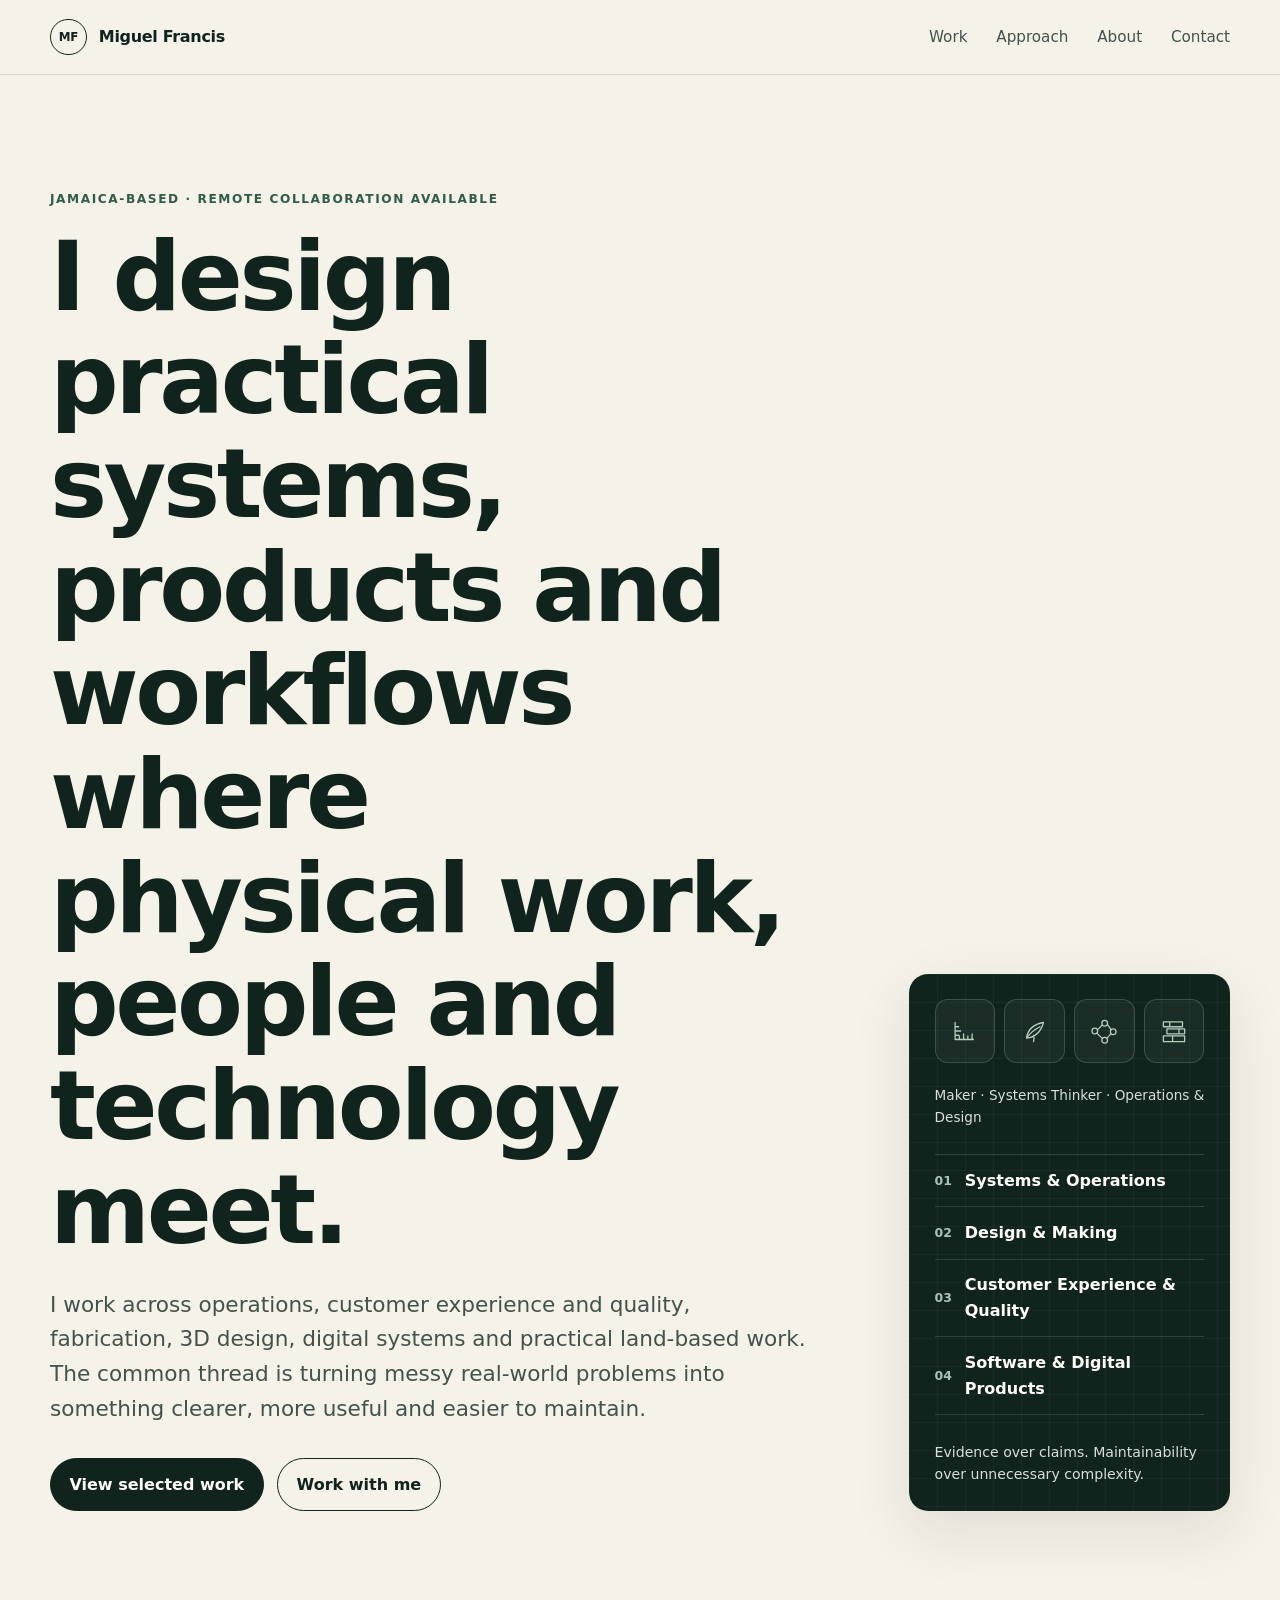
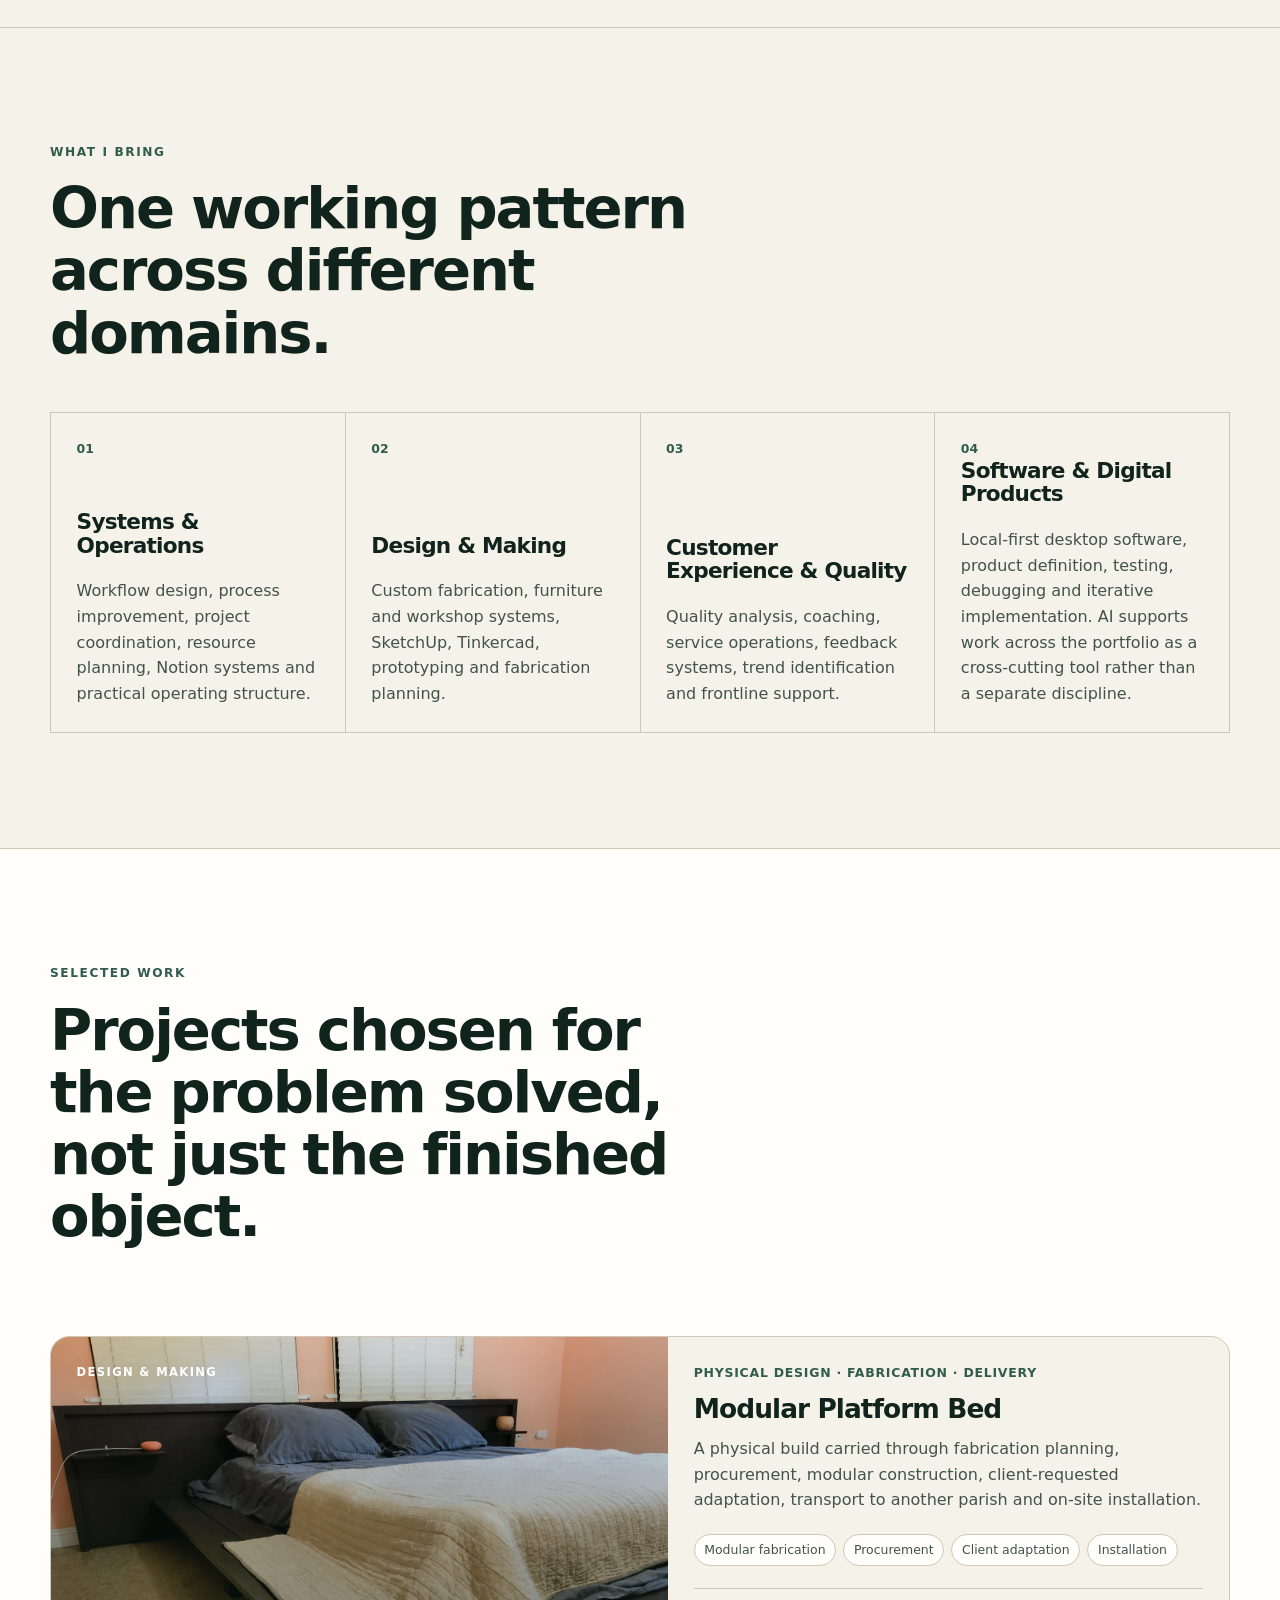
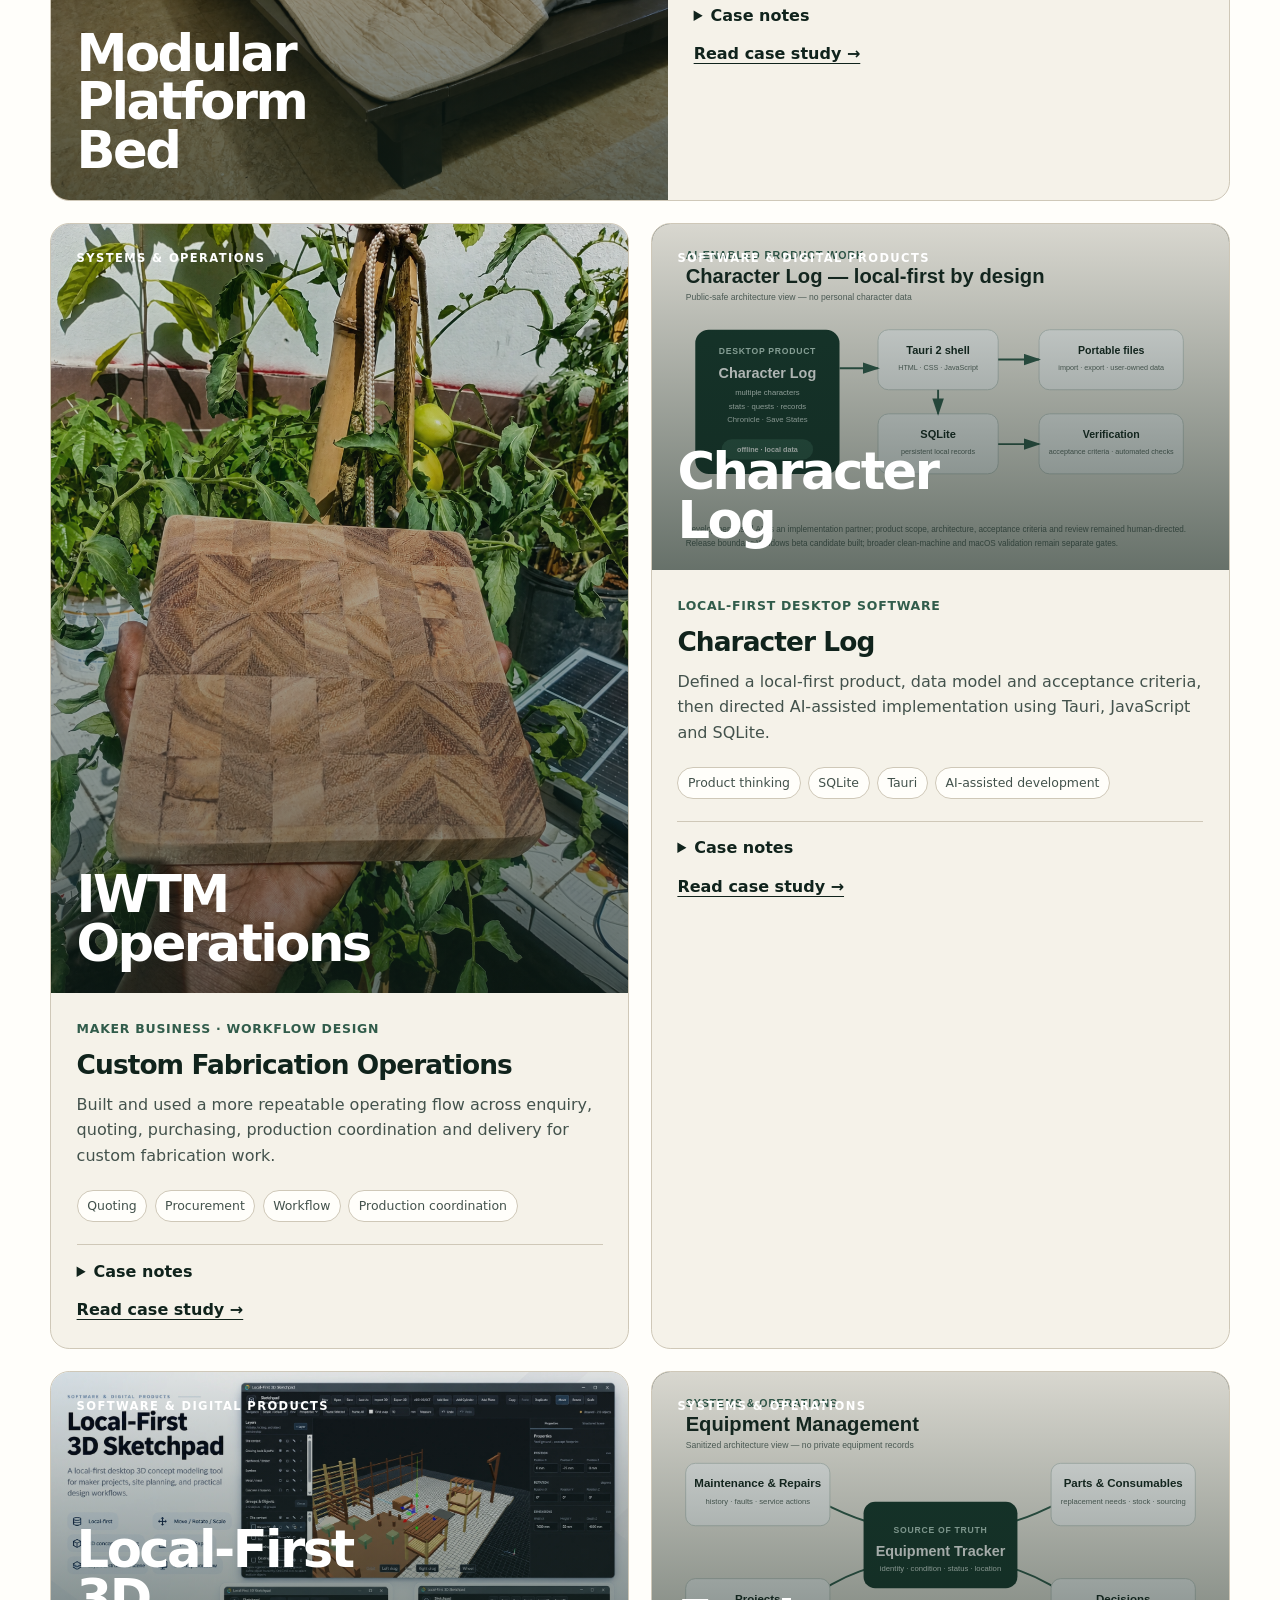
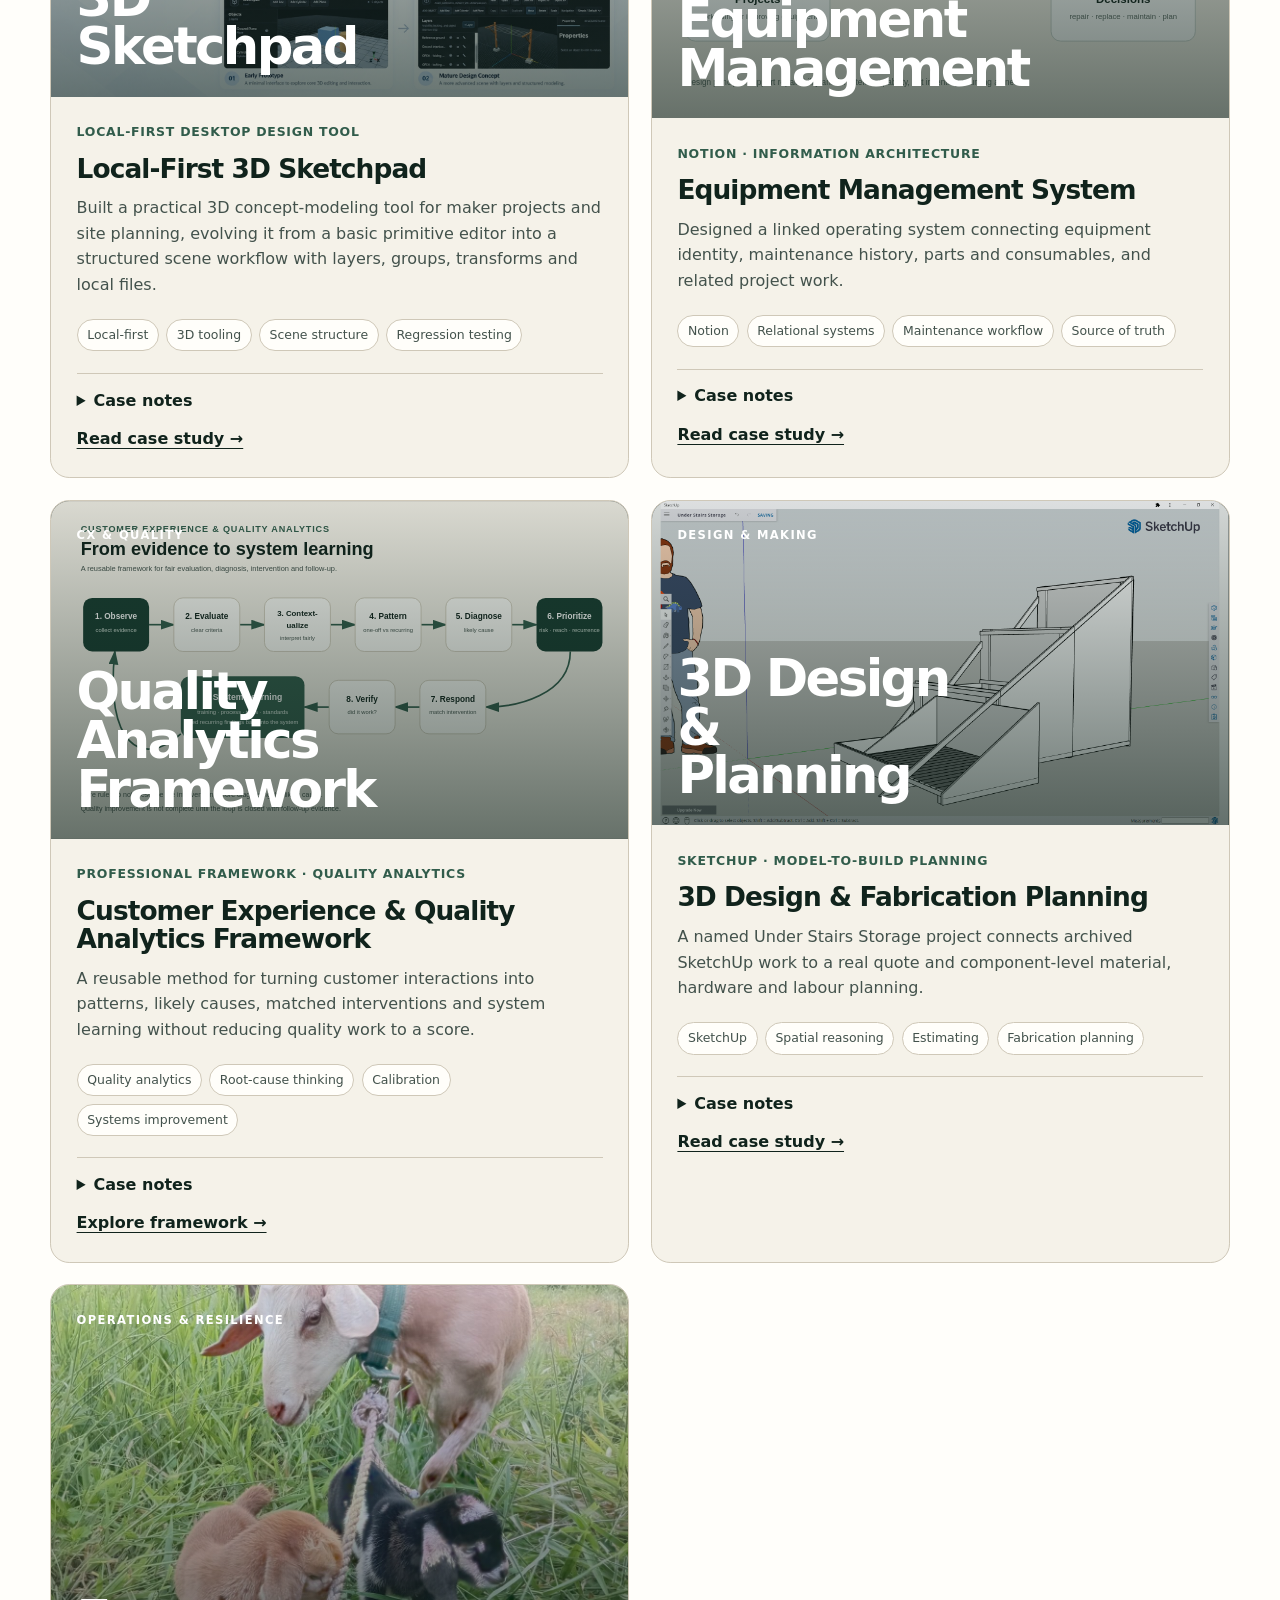
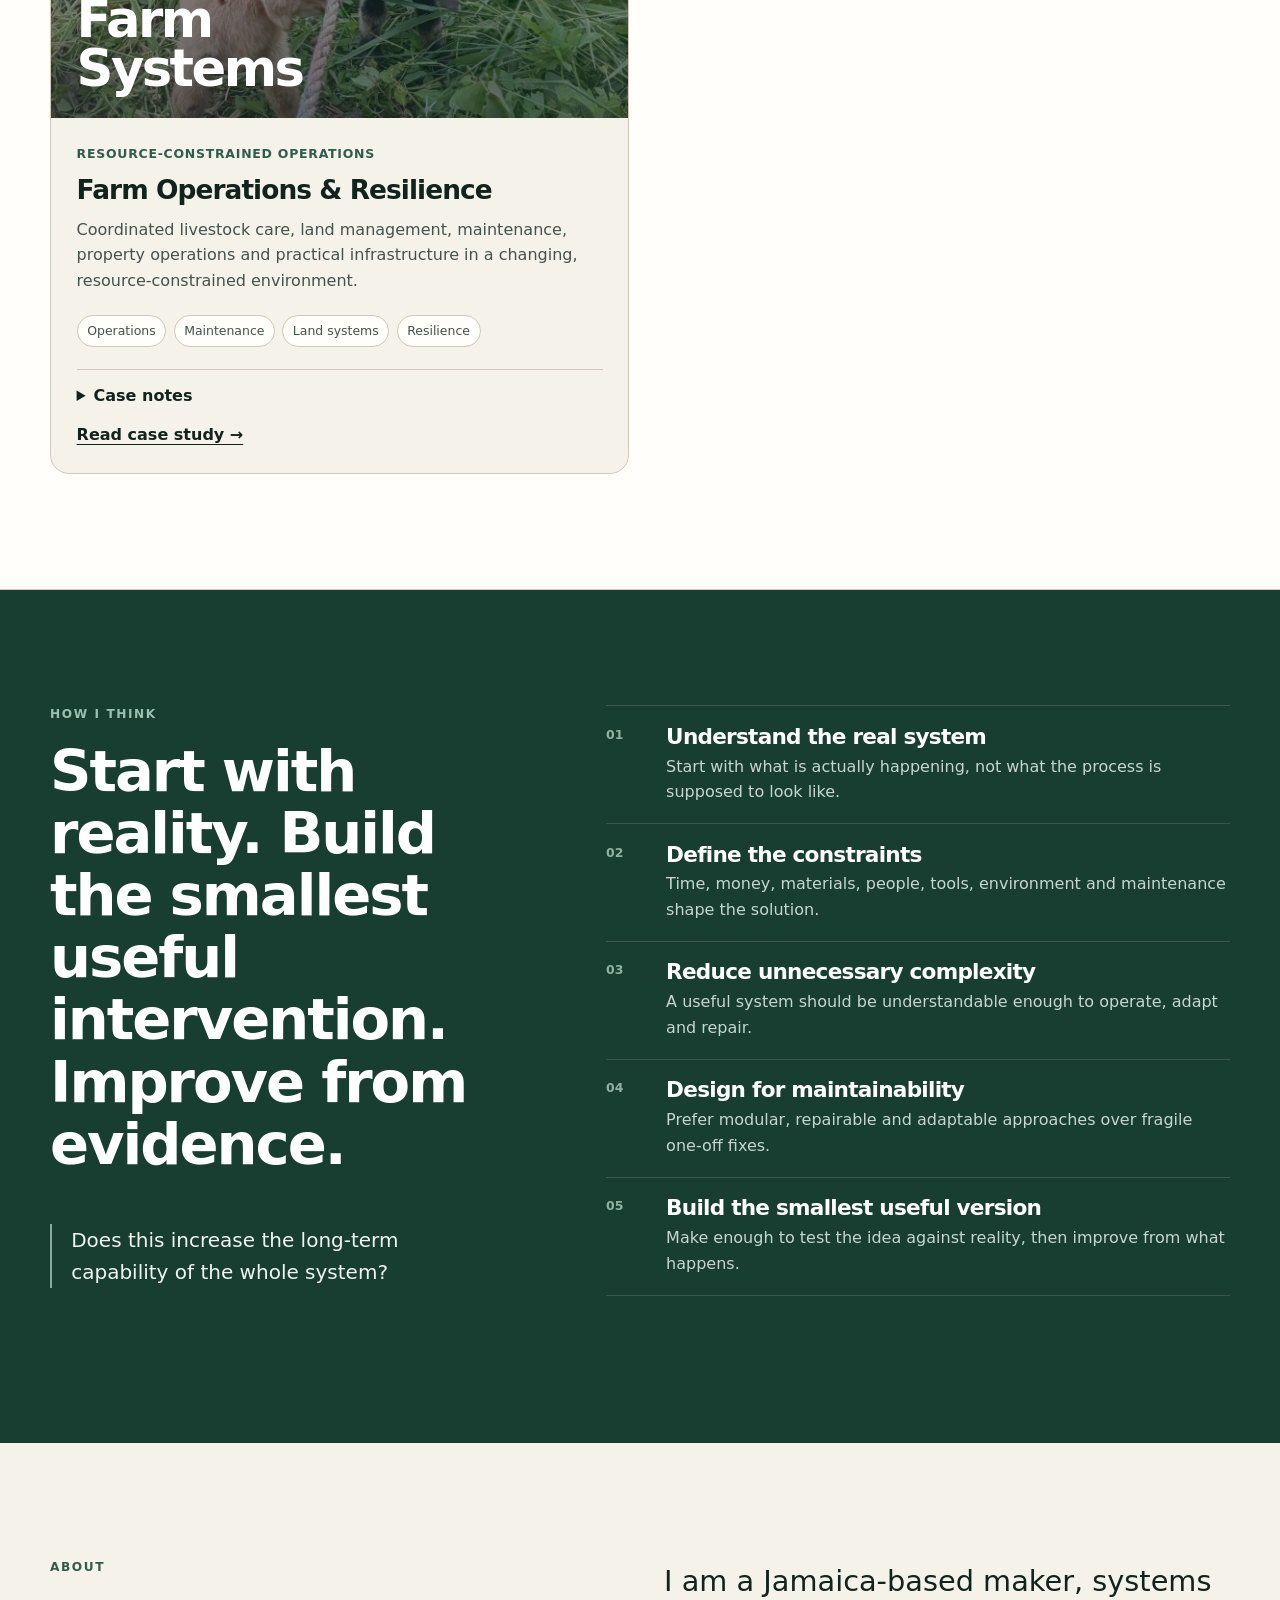
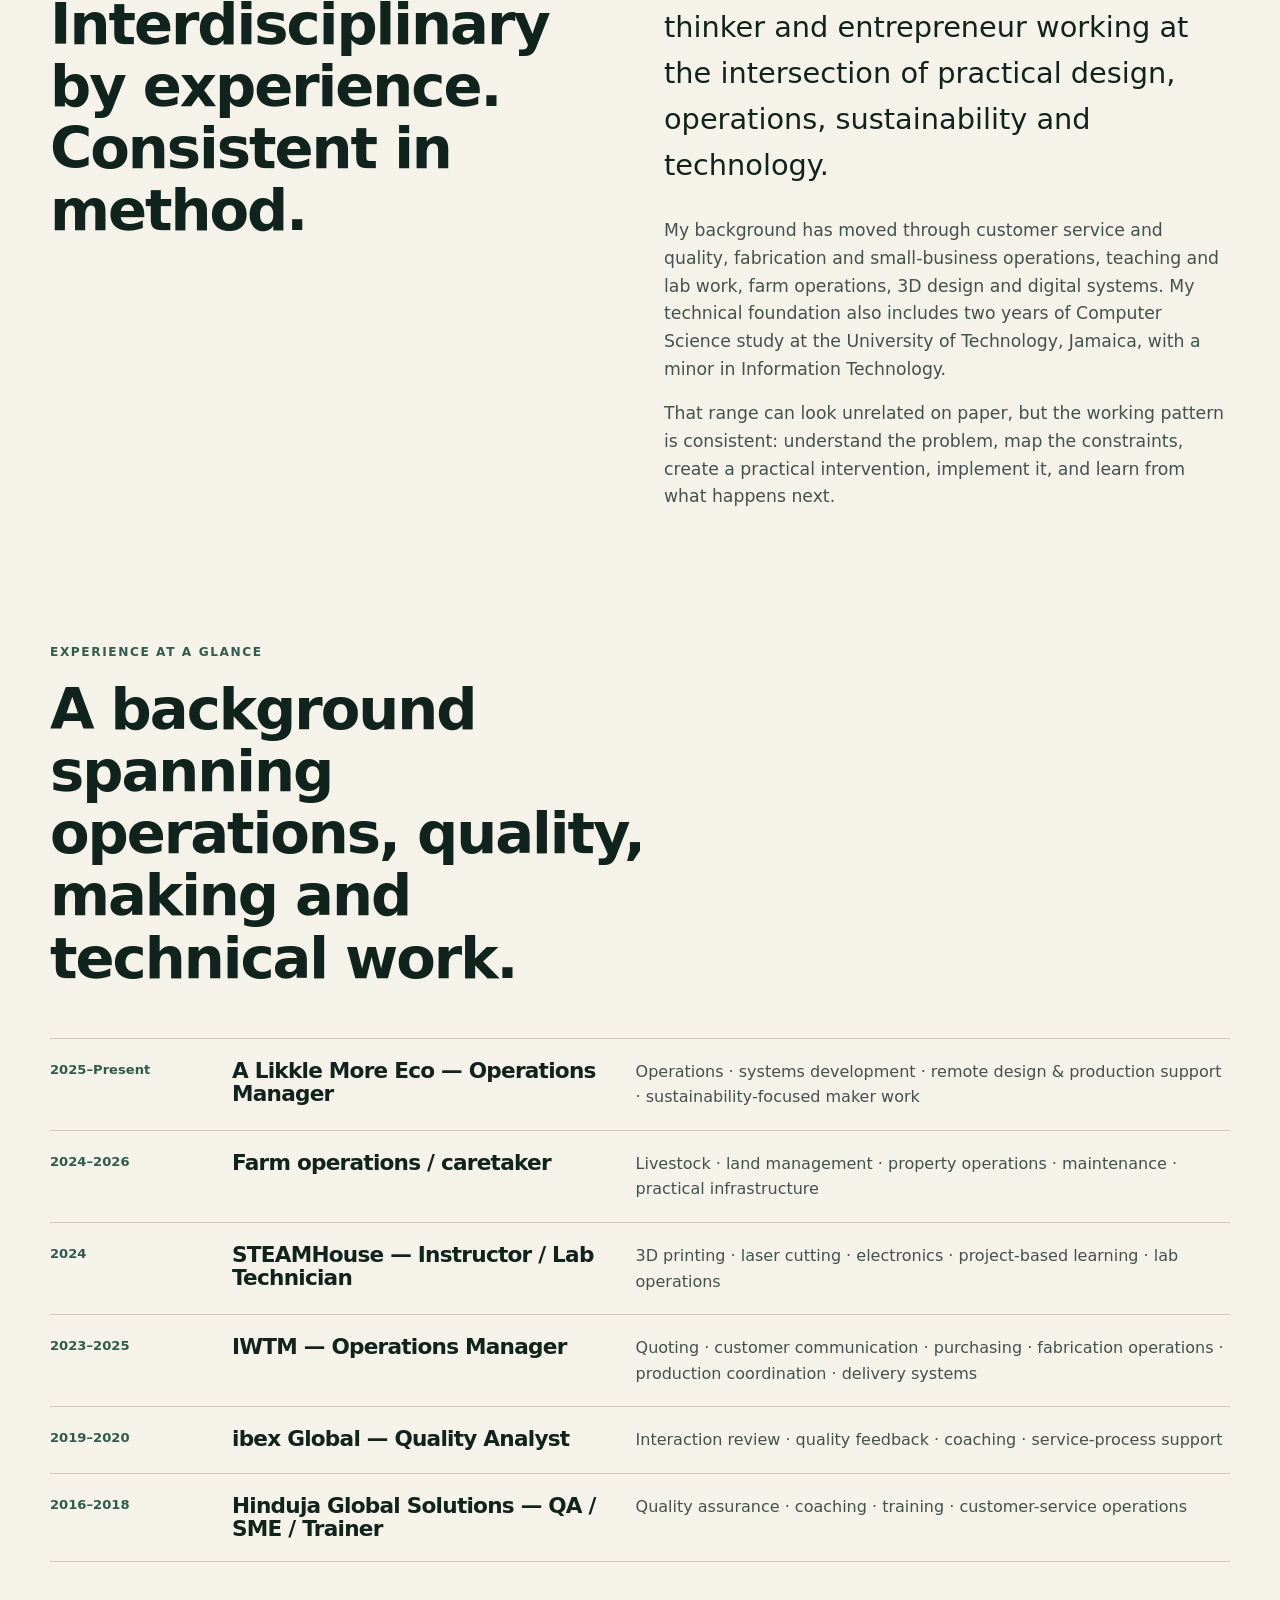
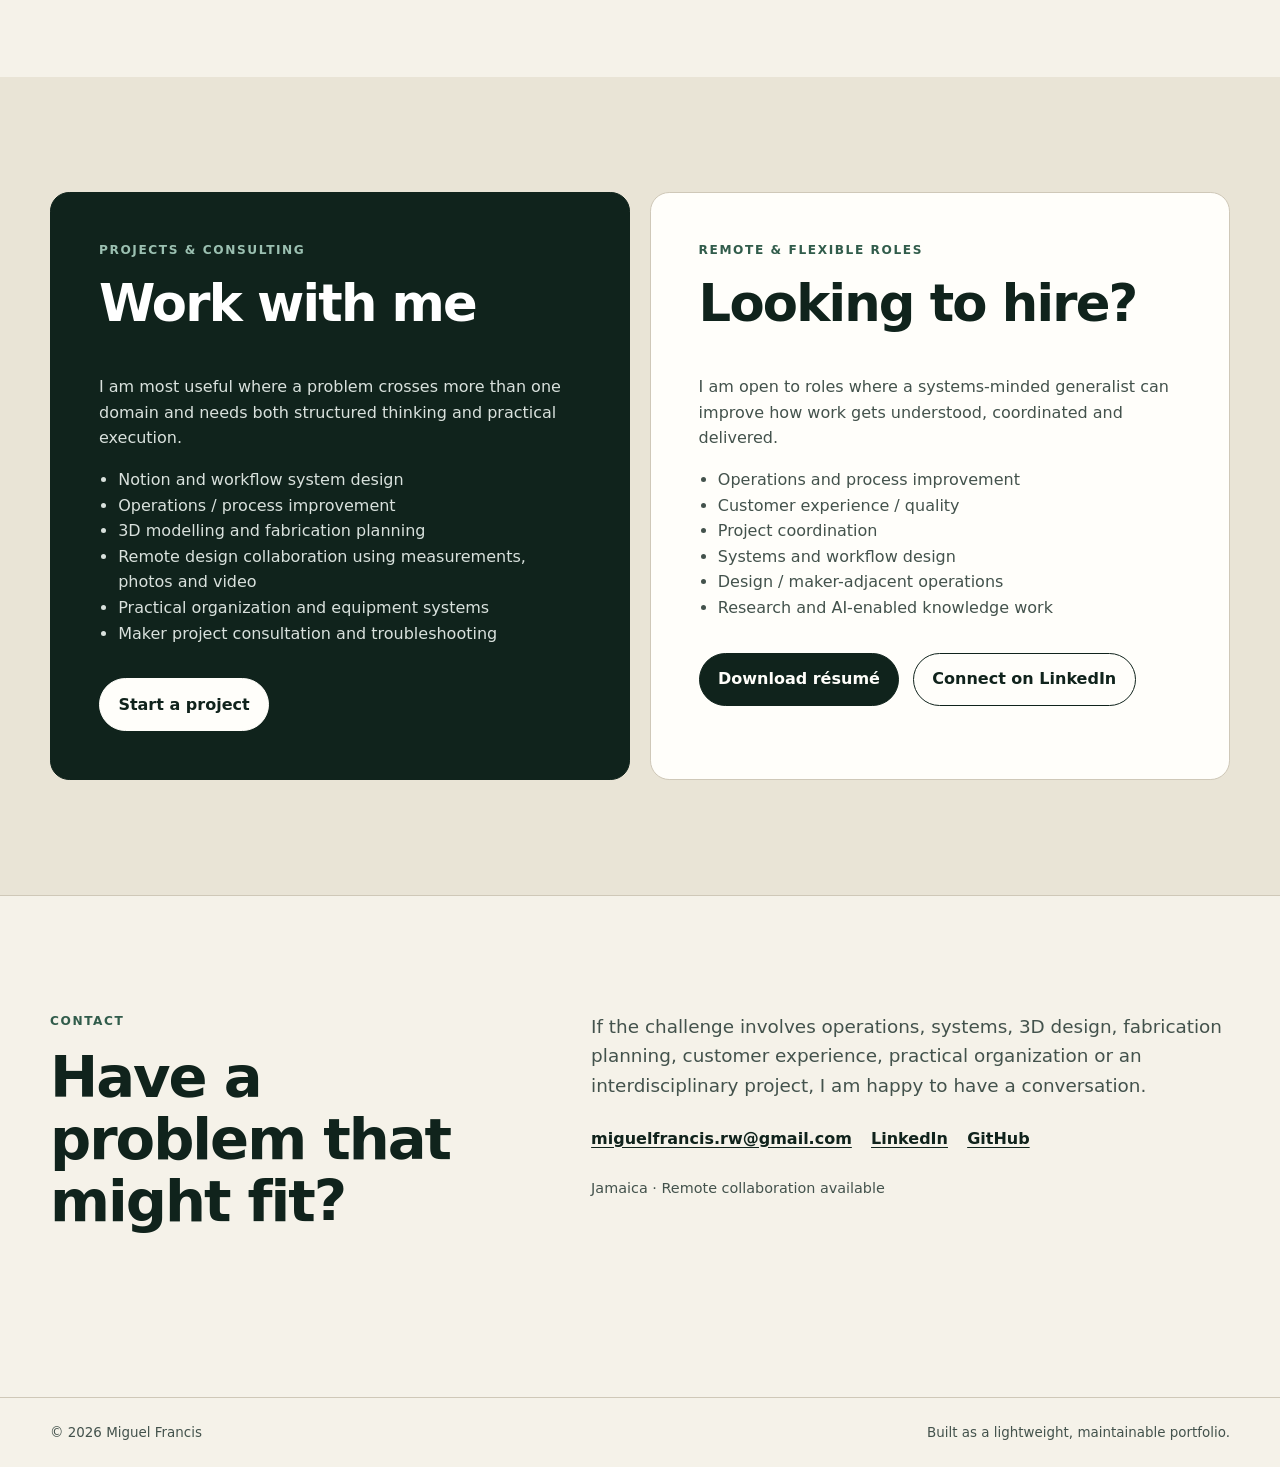
==== commit 0a398907: "Remove unnecessary portfolio disclaimer copy" ====
--- a/index.html
+++ b/index.html
@@ -131,7 +131,6 @@
             <p class="eyebrow">Selected work</p>
             <h2 id="work-title">Projects chosen for the problem solved, not just the finished object.</h2>
           </div>
-          <p class="section-note">Where historical metrics are still being reconciled, the case studies use conservative descriptions instead of overstating outcomes.</p>
         </div>
 
         <div class="project-grid">
@@ -152,7 +151,7 @@
               </ul>
               <details>
                 <summary>Case notes</summary>
-                <p>The project demonstrates design thinking beyond the workshop: the finished object also had to be movable, adaptable and installable in a real space. A dedicated photo archive documents the completed physical result. This case is not currently presented as proof of original 3D-model authorship.</p>
+                <p>The project demonstrates design thinking beyond the workshop: the finished object also had to be movable, adaptable and installable in a real space. A dedicated photo archive documents the completed physical result.</p>
               </details>
               <a class="project-link" href="case-studies/modular-platform-bed.html">Read case study →</a>
             </div>
@@ -175,7 +174,7 @@
               </ul>
               <details>
                 <summary>Case notes</summary>
-                <p>The core value is the information path around the physical work: enquiry → clarify → quote → source → build → quality check → deliver. Older revenue and delivery metrics remain intentionally excluded until they are reconciled against dated records.</p>
+                <p>The core value is the information path around the physical work: enquiry → clarify → quote → source → build → quality check → deliver.</p>
               </details>
               <a class="project-link" href="case-studies/iwtm-operations.html">Read case study →</a>
             </div>
@@ -244,7 +243,7 @@
               </ul>
               <details>
                 <summary>Case notes</summary>
-                <p>The system separates current equipment state from historical maintenance events and recurring parts needs. Savings and uptime improvements have not been quantified, so this case focuses on architecture and workflow quality.</p>
+                <p>The system separates current equipment state from historical maintenance events and recurring parts needs, making the architecture easier to maintain and reason about.</p>
               </details>
               <a class="project-link" href="case-studies/equipment-management.html">Read case study →</a>
             </div>
@@ -290,7 +289,7 @@
               </ul>
               <details>
                 <summary>Case notes</summary>
-                <p>The 2021 evidence chain includes the named model, a quote for two storage units and detailed build-planning records. No verified completion photo is linked, so the public claim stops at original modelling and production planning.</p>
+                <p>The 2021 project trail connects a named SketchUp model to a quote for two storage units and detailed build-planning records.</p>
               </details>
               <a class="project-link" href="case-studies/3d-design-fabrication-planning.html">Read case study →</a>
             </div>
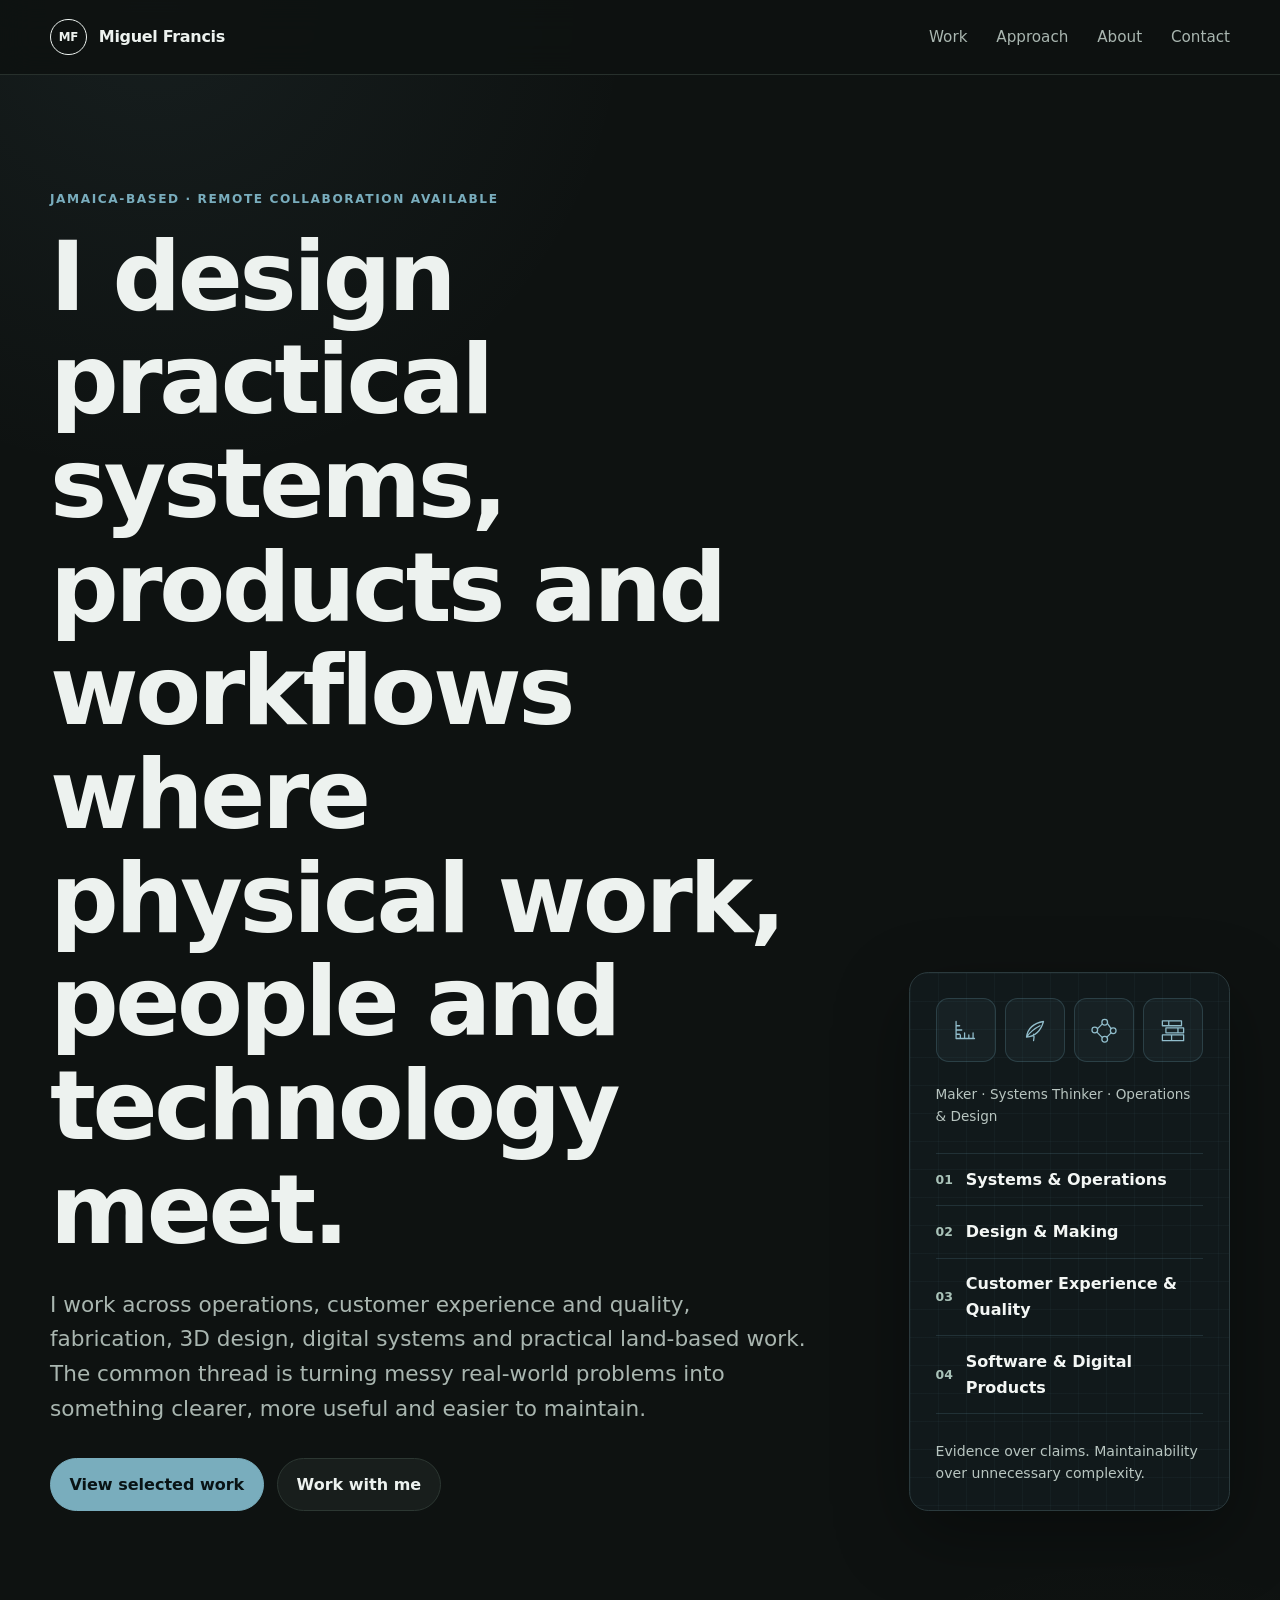
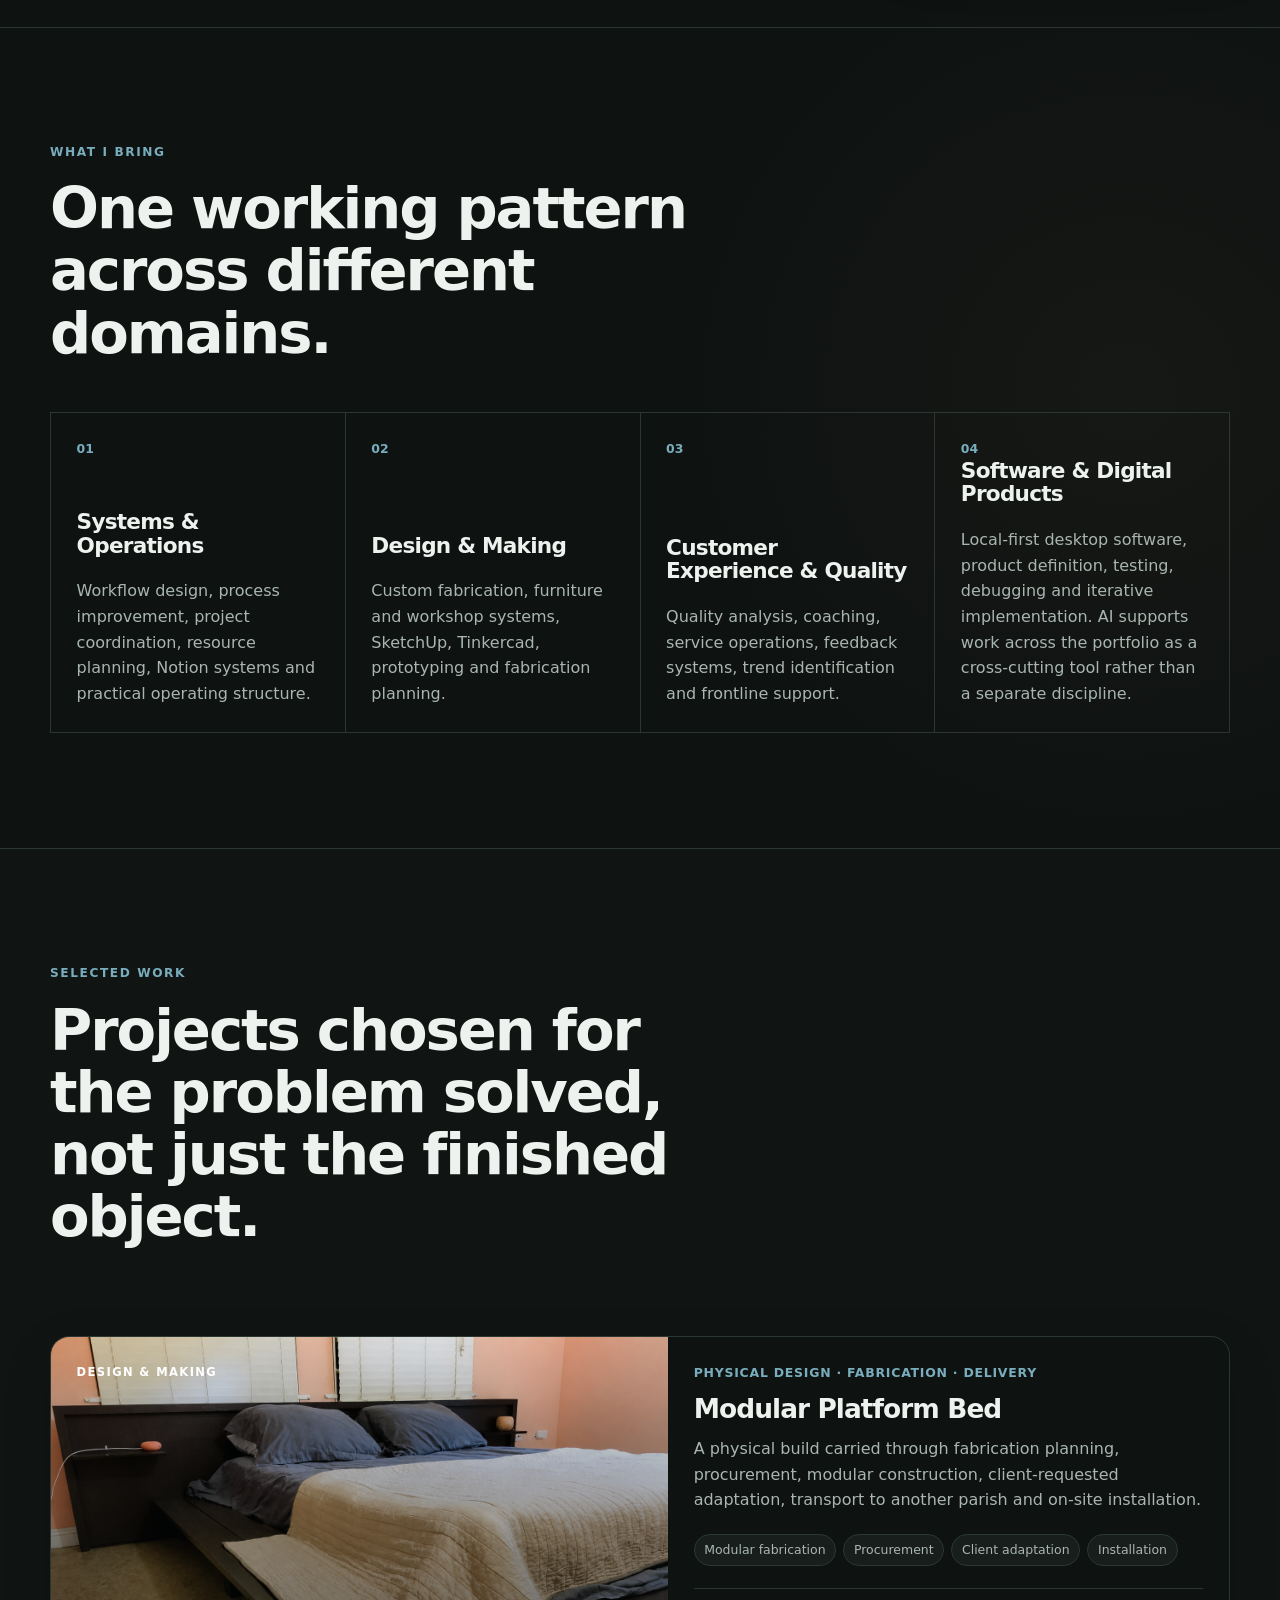
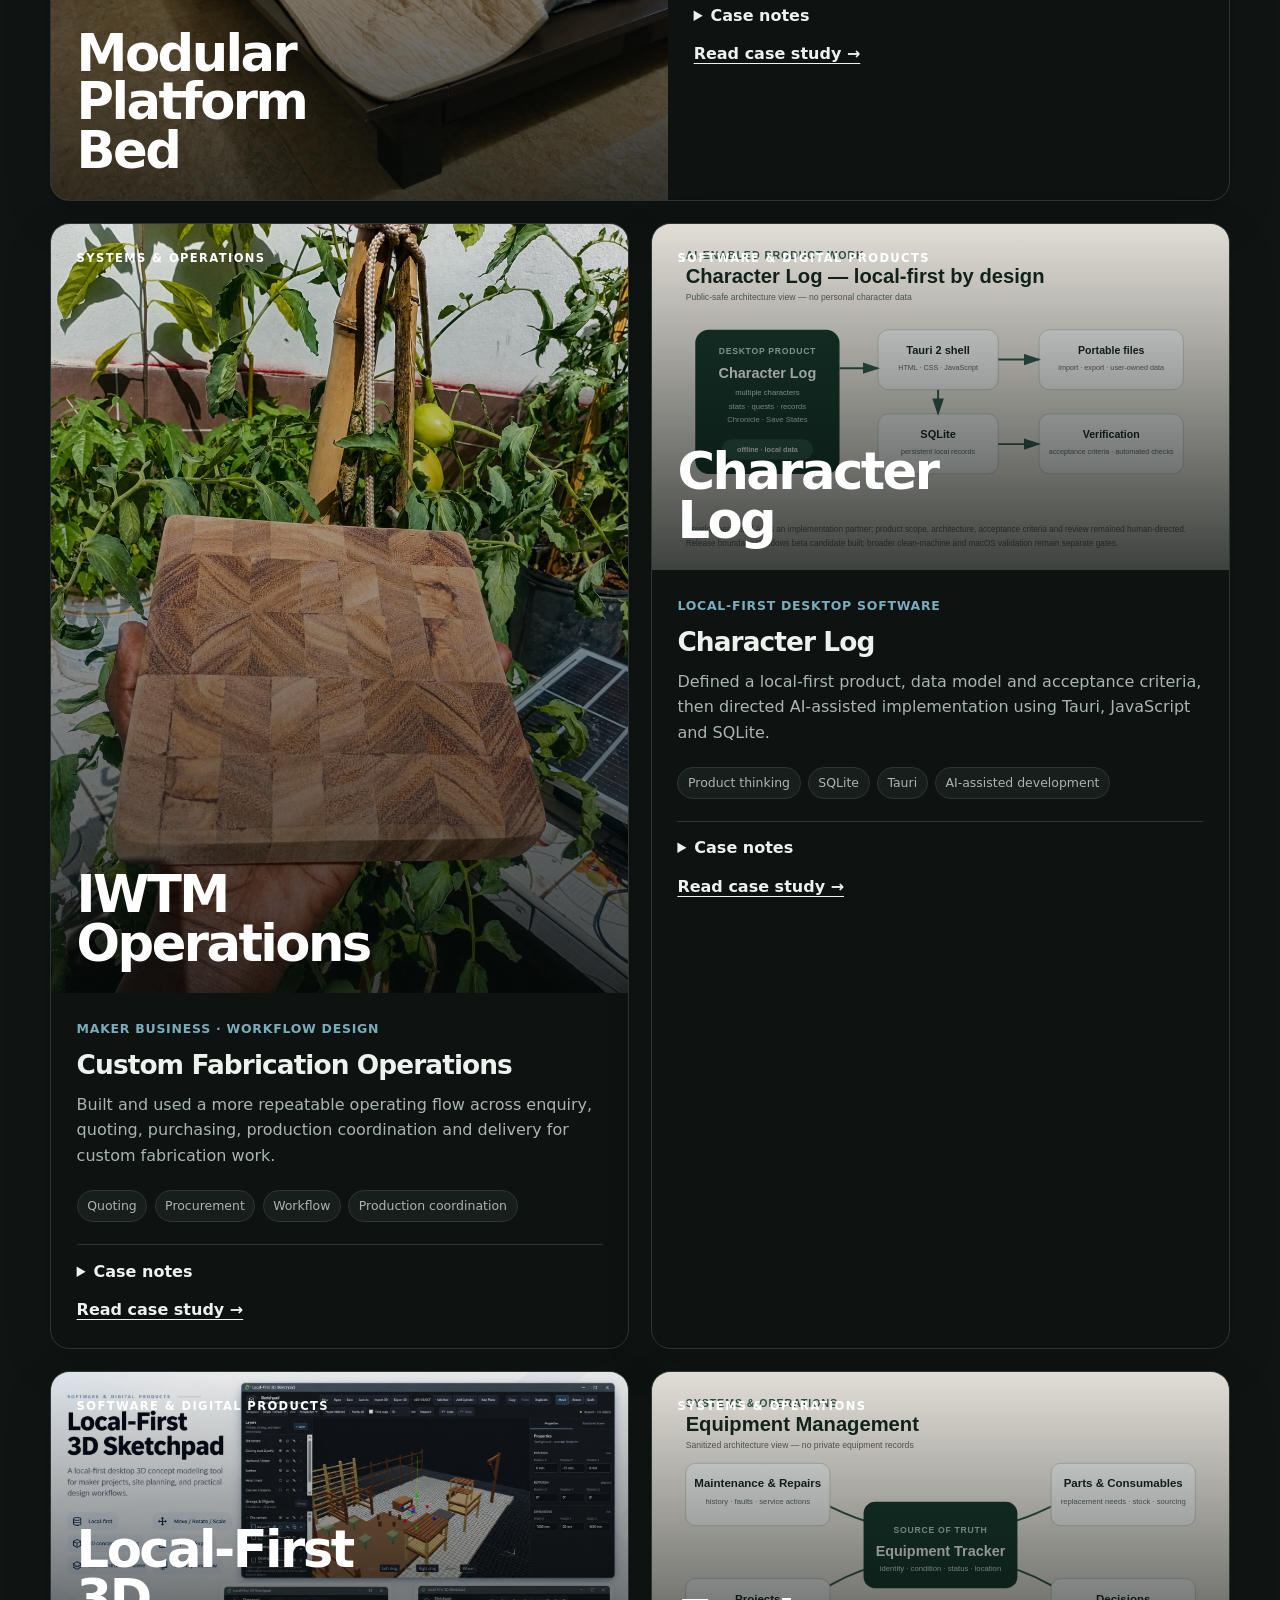
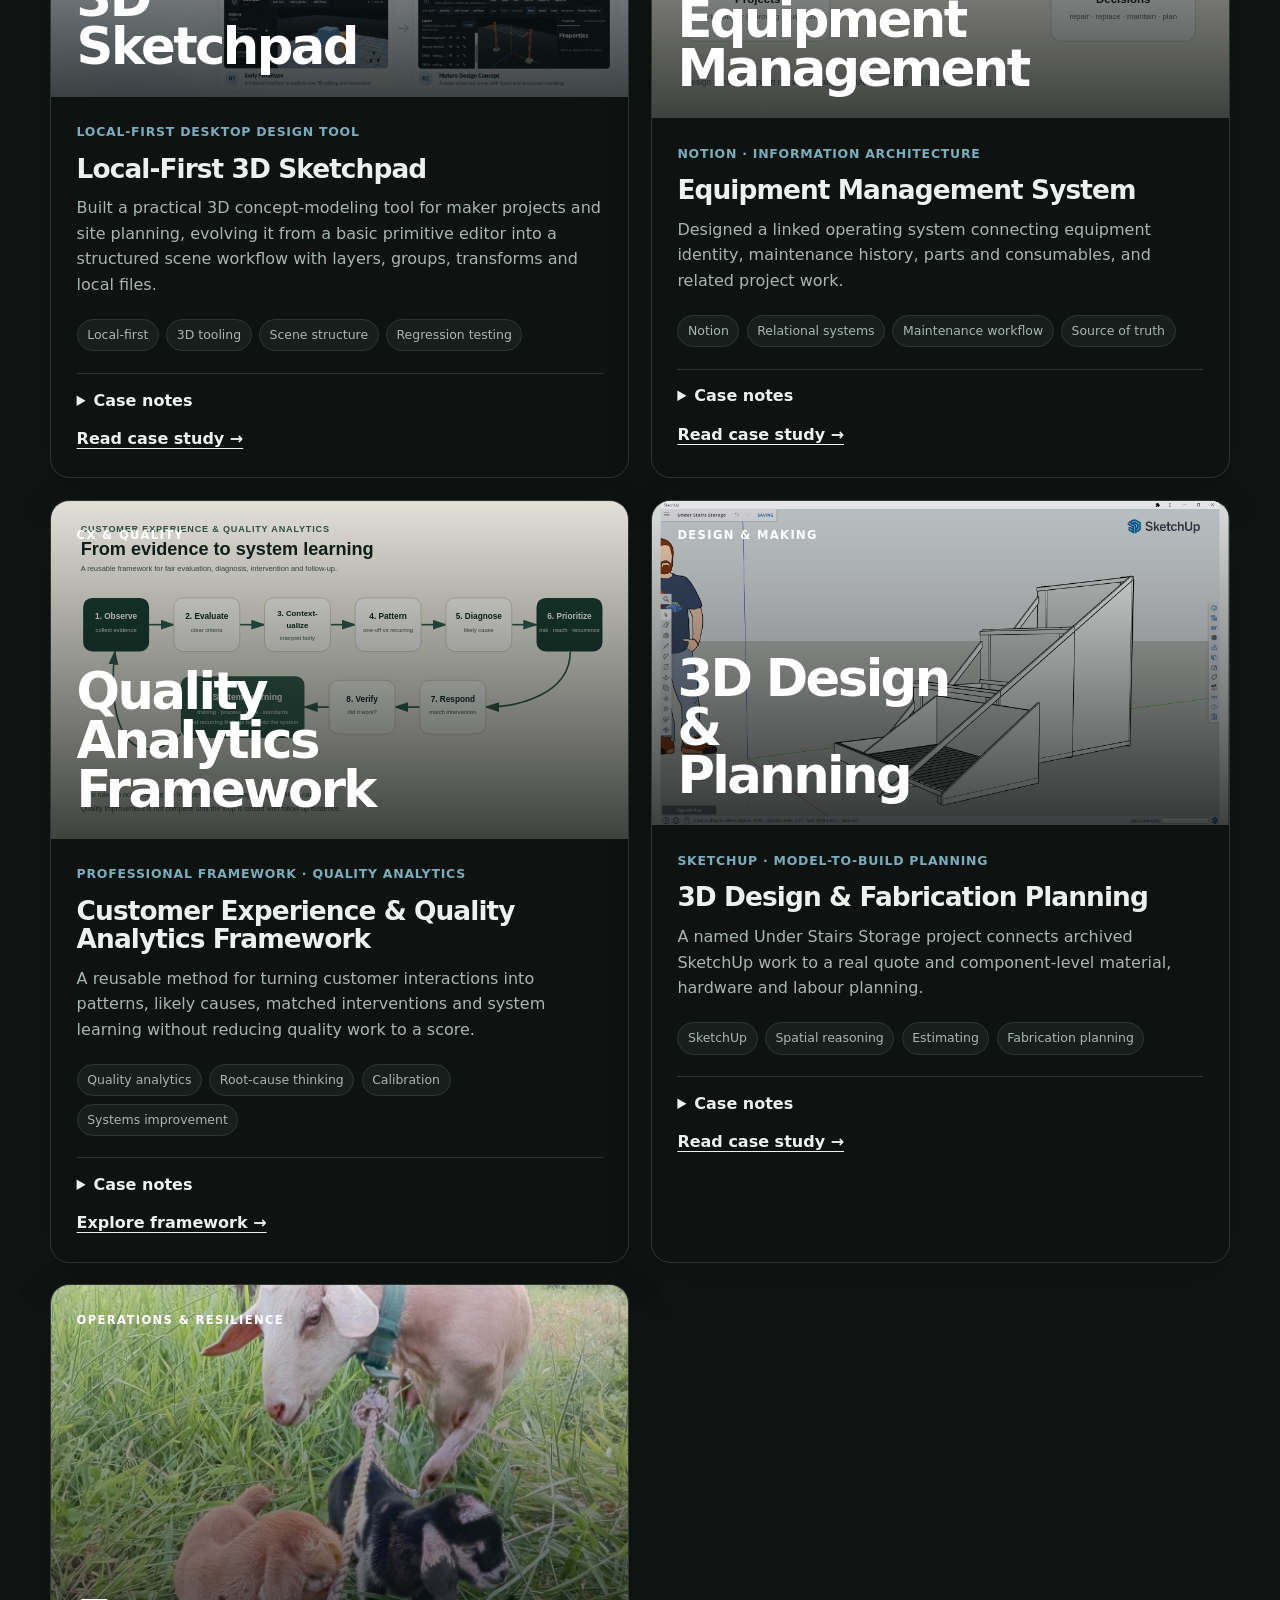
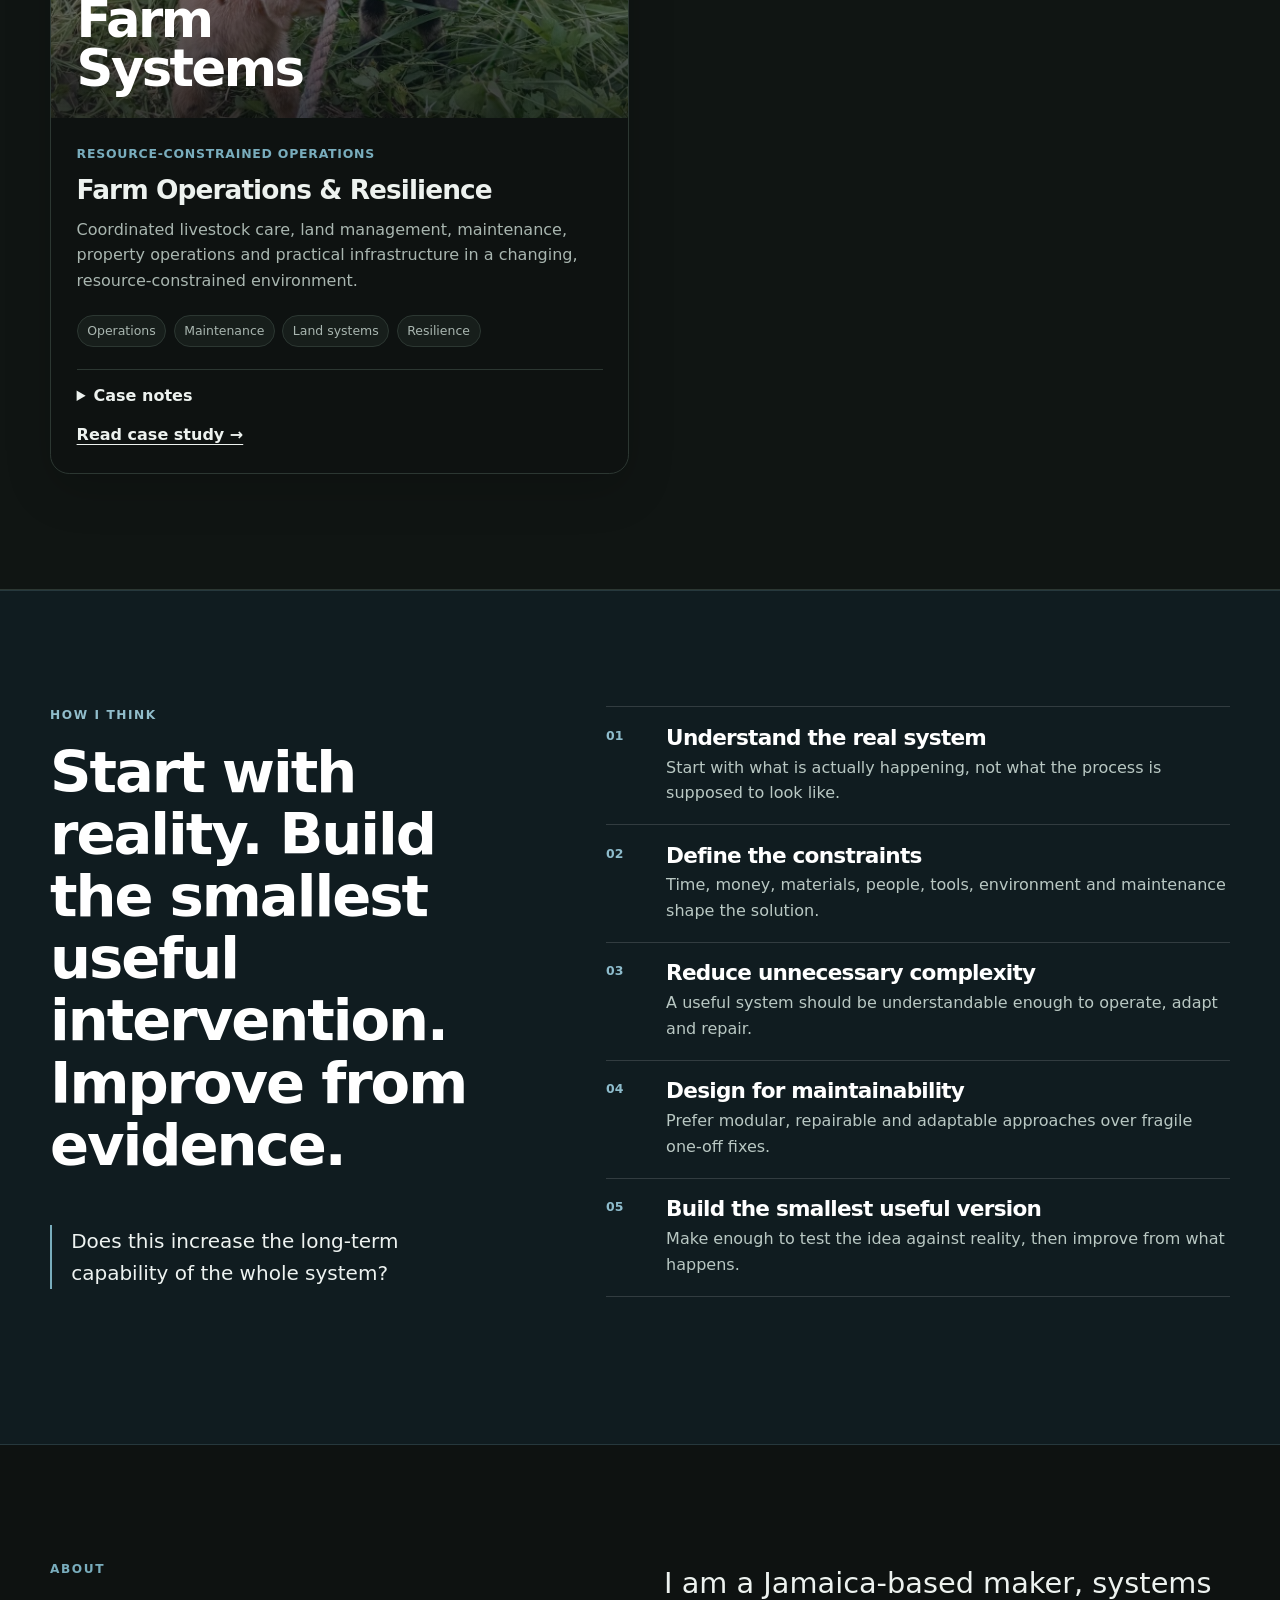
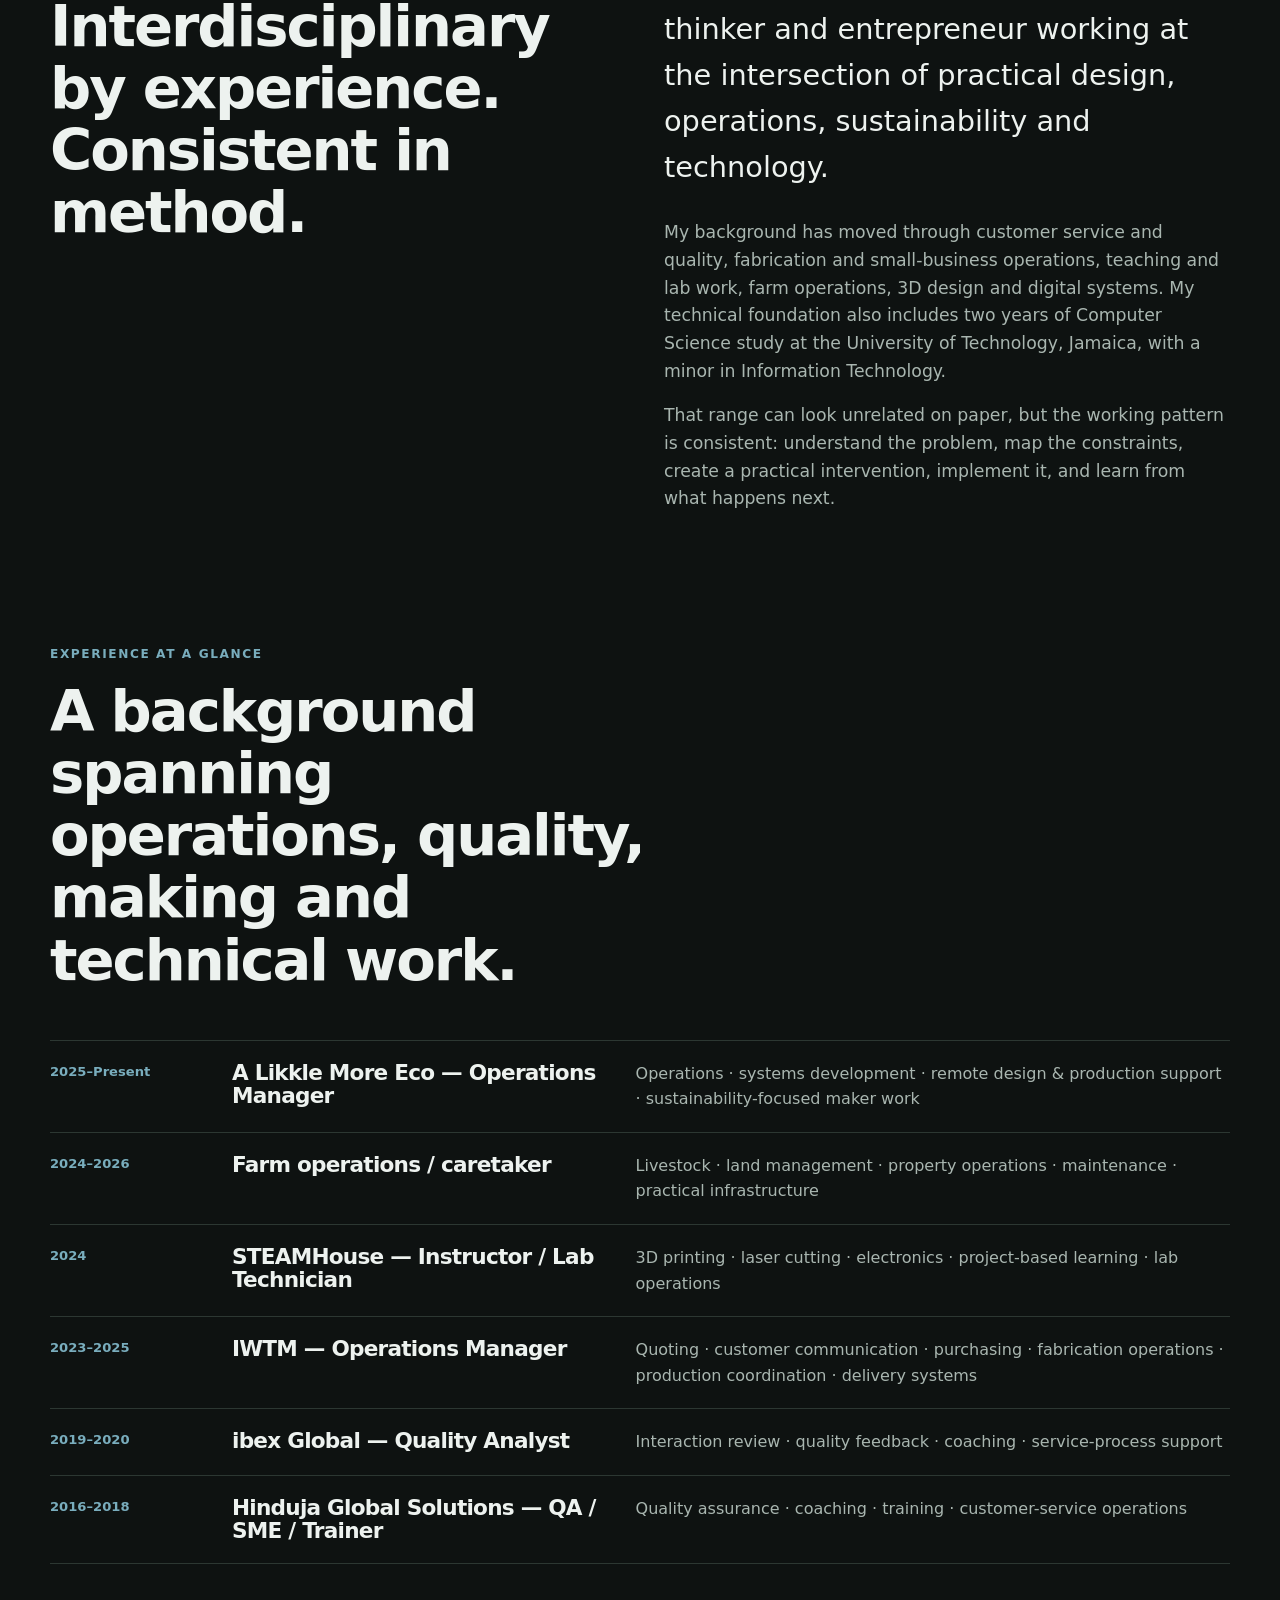
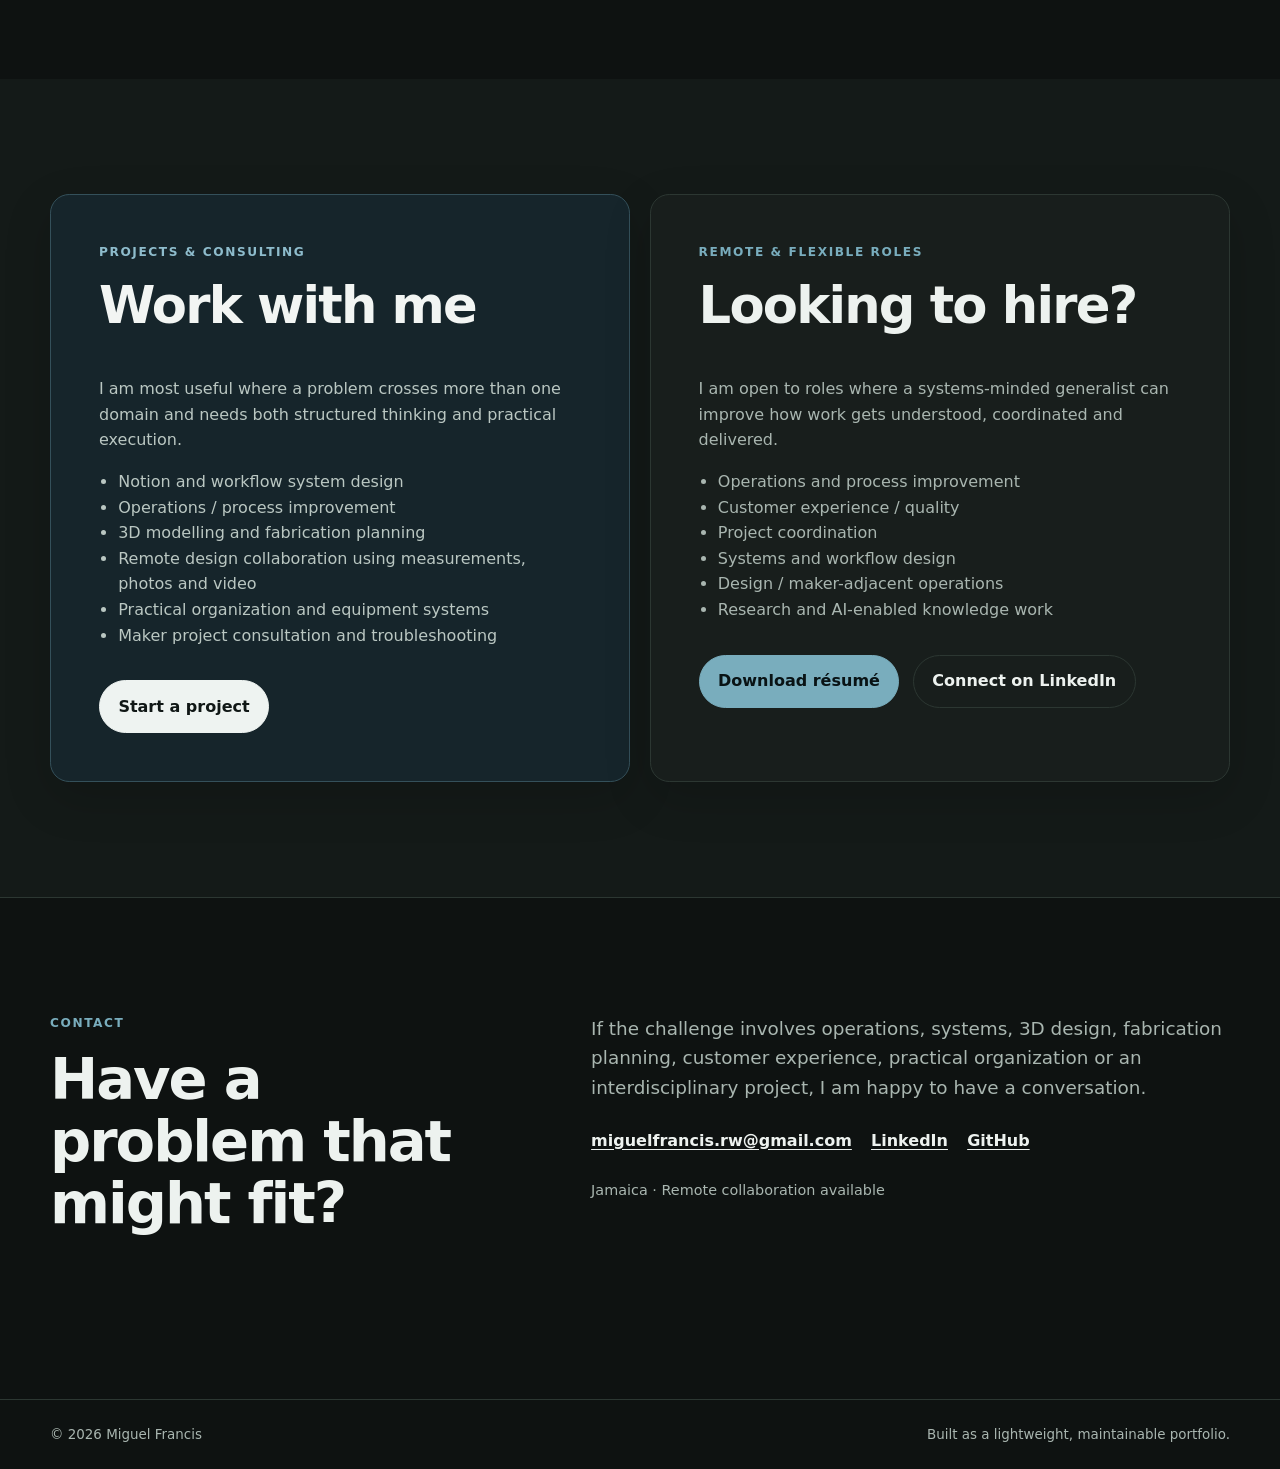
==== commit 590a2a68: "Enable portfolio theme variants on index.html" ====
--- a/index.html
+++ b/index.html
@@ -4,7 +4,7 @@
   <meta charset="utf-8">
   <meta name="viewport" content="width=device-width, initial-scale=1">
   <meta name="description" content="Miguel Francis — maker, systems thinker, operations and design. Practical systems, products and workflows where physical work, people and technology meet.">
-  <meta name="theme-color" content="#10231c">
+  <meta name="theme-color" content="#0e1211">
   <link rel="canonical" href="https://migydao.github.io/MiguelDao/">
   <meta property="og:type" content="website">
   <meta property="og:title" content="Miguel Francis — Maker · Systems Thinker · Operations & Design">
@@ -13,6 +13,7 @@
   <meta name="twitter:card" content="summary">
   <title>Miguel Francis — Maker · Systems Thinker · Operations & Design</title>
   <link rel="icon" href="assets/mark.svg" type="image/svg+xml">
+  <script src="theme.js"></script>
   <link rel="stylesheet" href="styles.css">
 </head>
 <body>
--- a/styles.css
+++ b/styles.css
@@ -1,4 +1,5 @@
-:root {
+:root,
+[data-theme="light"] {
   --ink: #10231c;
   --ink-soft: #43524c;
   --paper: #f5f2e9;
@@ -13,6 +14,21 @@
   --radius: 1.2rem;
   --shadow: 0 20px 60px rgba(16, 35, 28, .10);
   --max: 1180px;
+}
+
+[data-theme="dark"] {
+  --ink: #edf2ef;
+  --ink-soft: #a9b6b0;
+  --paper: #0e1211;
+  --paper-deep: #141a18;
+  --line: #2c3732;
+  --green: #79adbd;
+  --green-dark: #13252c;
+  --green-light: #203137;
+  --blue: #8ebccc;
+  --warm: #d2a36f;
+  --white: #181e1c;
+  --shadow: 0 24px 72px rgba(0, 0, 0, .34);
 }
 
 * { box-sizing: border-box; }
@@ -396,3 +412,105 @@
 @media (max-width: 620px) {
   .cx-framework-grid { grid-template-columns: 1fr; }
 }
+
+
+/* Theme variant: Dark / Technical Maker */
+[data-theme="dark"] { color-scheme: dark; }
+[data-theme="light"] { color-scheme: light; }
+
+[data-theme="dark"] body {
+  background:
+    radial-gradient(circle at 12% 0%, rgba(121,173,189,.08), transparent 30rem),
+    radial-gradient(circle at 88% 18%, rgba(210,163,111,.045), transparent 28rem),
+    var(--paper);
+}
+[data-theme="dark"] .site-header {
+  background: color-mix(in srgb, var(--paper) 90%, transparent);
+  border-bottom-color: color-mix(in srgb, var(--line) 85%, transparent);
+}
+[data-theme="dark"] .hero-panel {
+  background:
+    linear-gradient(rgba(121,173,189,.045) 1px, transparent 1px),
+    linear-gradient(90deg, rgba(121,173,189,.045) 1px, transparent 1px),
+    #11191b;
+  background-size: 28px 28px, 28px 28px, auto;
+  color: #f3f6f4;
+  border: 1px solid #2b3a3d;
+}
+[data-theme="dark"] .hero-panel p { color: #b8c5c0; }
+[data-theme="dark"] .hero-symbol {
+  border-color: rgba(121,173,189,.22);
+  background: rgba(121,173,189,.055);
+}
+[data-theme="dark"] .hero-symbol svg { stroke: #91bdcb; }
+[data-theme="dark"] .focus-list li { border-color: rgba(121,173,189,.16); }
+[data-theme="dark"] .panel-note { color: #95a8a1; }
+
+[data-theme="dark"] .button-primary {
+  background: var(--green);
+  border-color: var(--green);
+  color: #091315;
+}
+[data-theme="dark"] .button-secondary {
+  background: var(--white);
+  border-color: var(--line);
+  color: var(--ink);
+}
+[data-theme="dark"] .button-light {
+  background: #eef3f1;
+  border-color: #eef3f1;
+  color: #101716;
+}
+
+[data-theme="dark"] .selected-work { background: #101513; }
+[data-theme="dark"] .project-card,
+[data-theme="dark"] .path-card,
+[data-theme="dark"] .case-facts,
+[data-theme="dark"] .cx-framework-grid article,
+[data-theme="dark"] .cx-example-card {
+  box-shadow: 0 16px 48px rgba(0,0,0,.16);
+}
+[data-theme="dark"] .tag-list li { background: #171e1b; }
+[data-theme="dark"] .project-photo-overlay {
+  background: linear-gradient(180deg, rgba(5,10,9,.08), rgba(5,10,9,.76));
+}
+[data-theme="dark"] .approach,
+[data-theme="dark"] .case-dark {
+  background: #101c20;
+  border-block: 1px solid #26383d;
+}
+[data-theme="dark"] .approach p,
+[data-theme="dark"] .case-dark p,
+[data-theme="dark"] .case-dark li { color: #b9c8c3; }
+[data-theme="dark"] .approach .eyebrow,
+[data-theme="dark"] .case-dark .eyebrow { color: #91bdcb; }
+[data-theme="dark"] .approach blockquote {
+  color: #eef3f1;
+  border-left-color: #79adbd;
+}
+[data-theme="dark"] .process-list span { color: #8ebccc; }
+
+[data-theme="dark"] .path-primary {
+  background: #16252b;
+  border-color: #34505a;
+  color: #f2f5f3;
+}
+[data-theme="dark"] .path-primary p,
+[data-theme="dark"] .path-primary li { color: #bac7c2; }
+[data-theme="dark"] .path-primary .eyebrow { color: #8ebccc; }
+
+[data-theme="dark"] .case-figure-showcase img { background: #11181a; }
+[data-theme="dark"] .cx-learning-callout { background: #16252b; }
+
+[data-theme="dark"] .intake-form-shell {
+  background: #f5f2e9;
+  border-color: #3a4641;
+}
+[data-theme="dark"] .skip-link {
+  background: #edf2ef;
+  color: #0e1211;
+}
+[data-theme="dark"] ::selection {
+  background: #315b68;
+  color: #f5f8f7;
+}
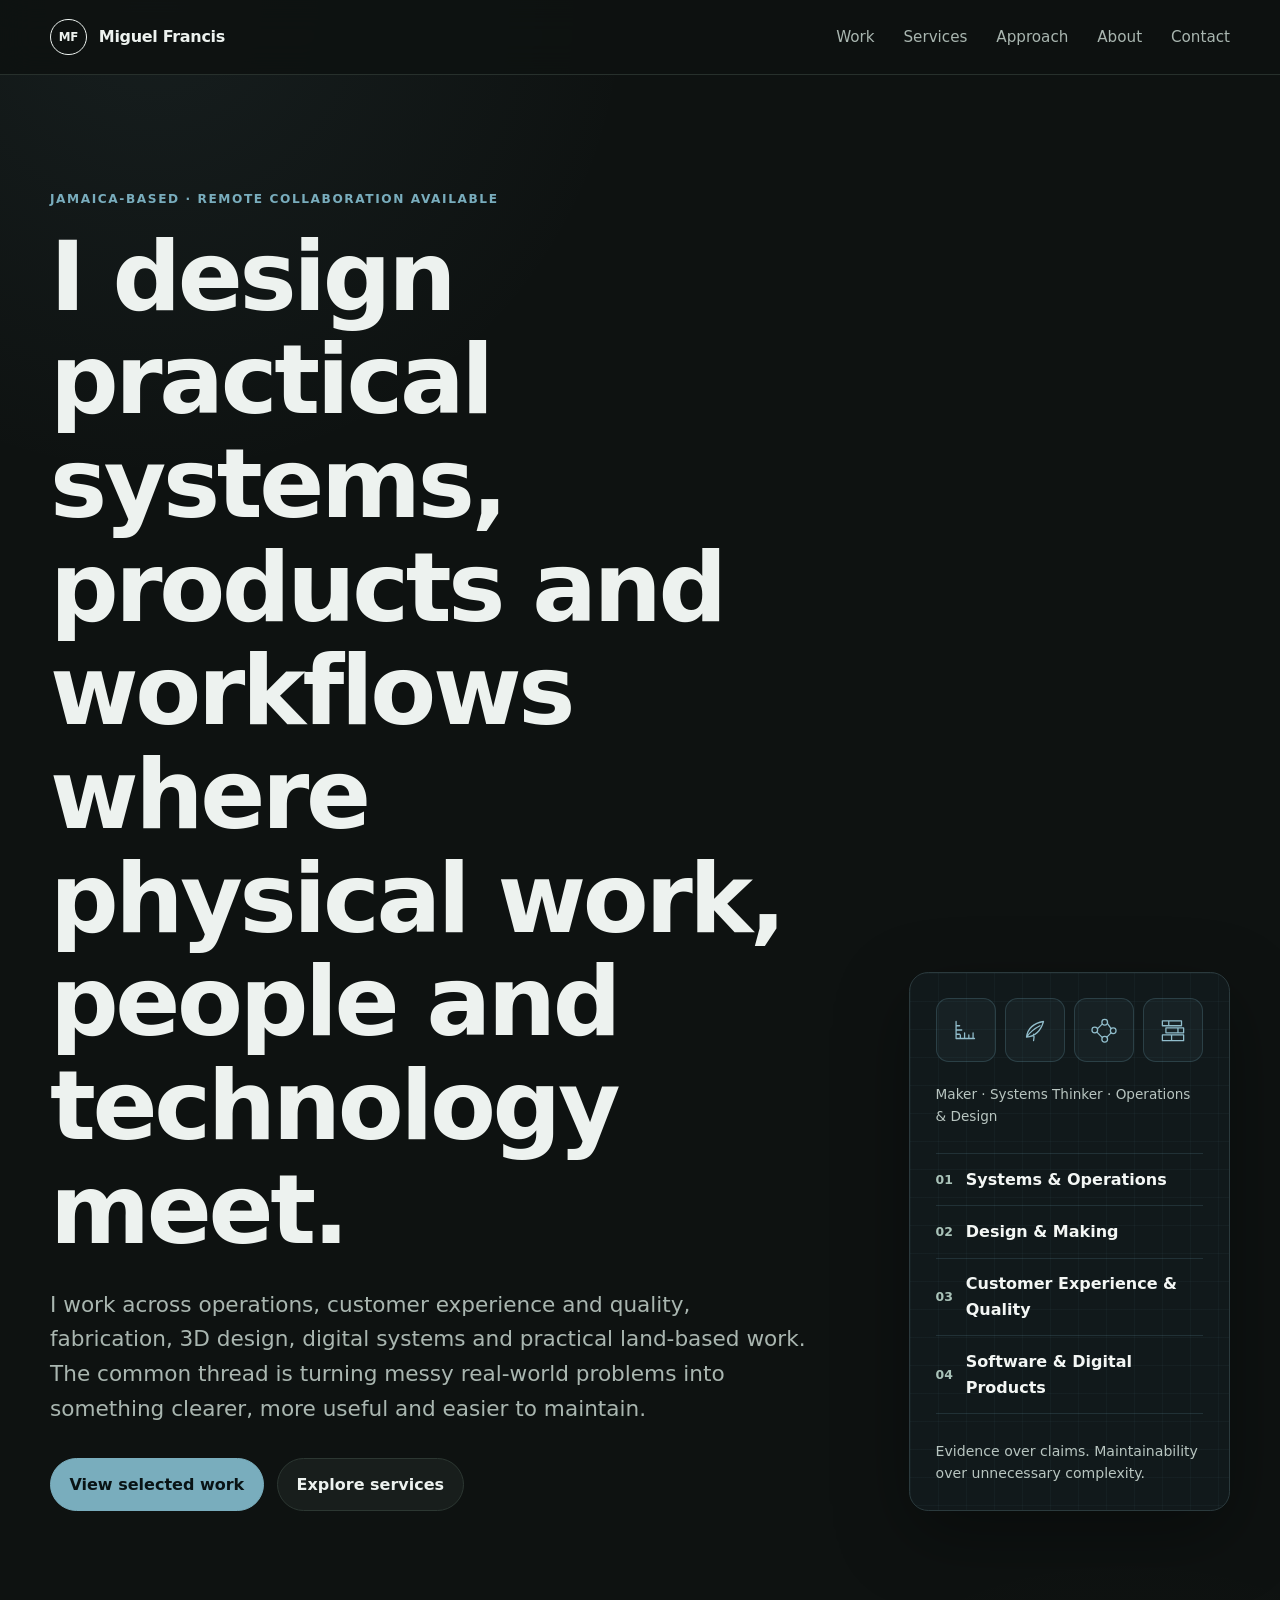
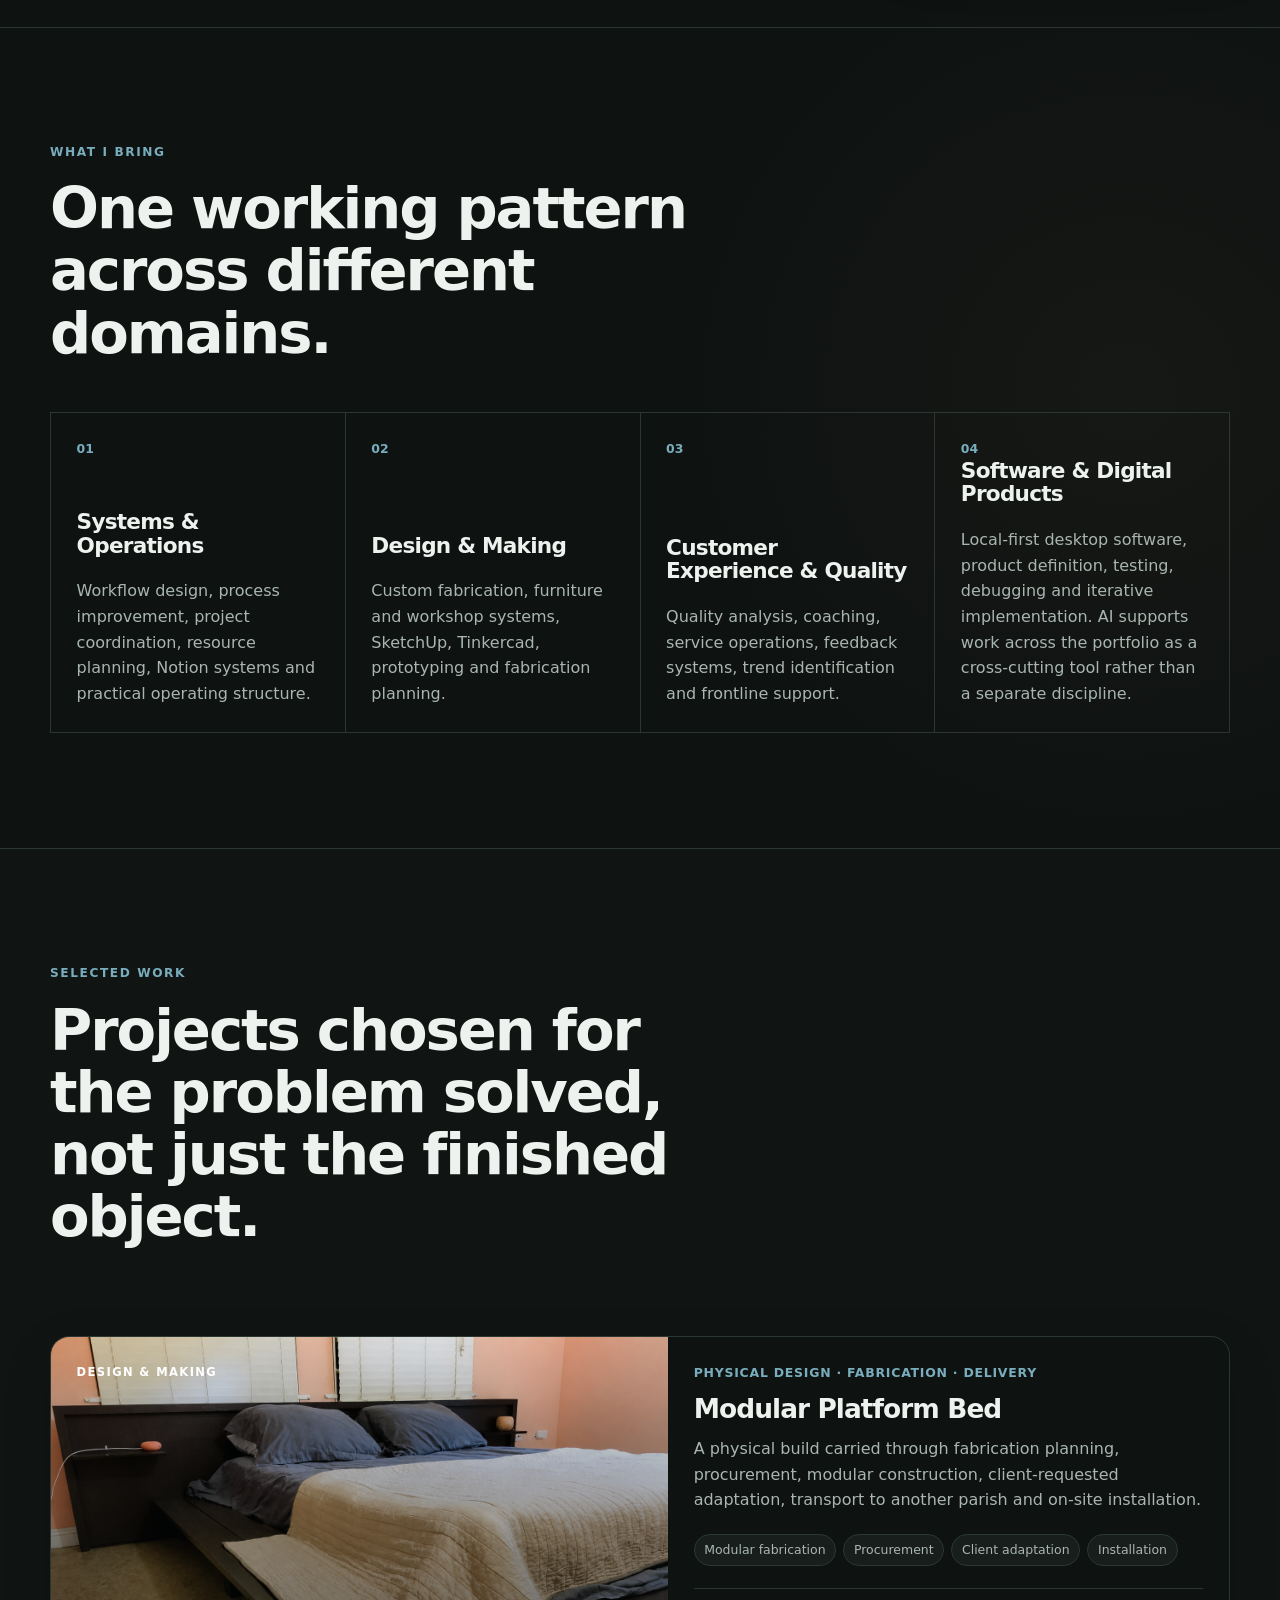
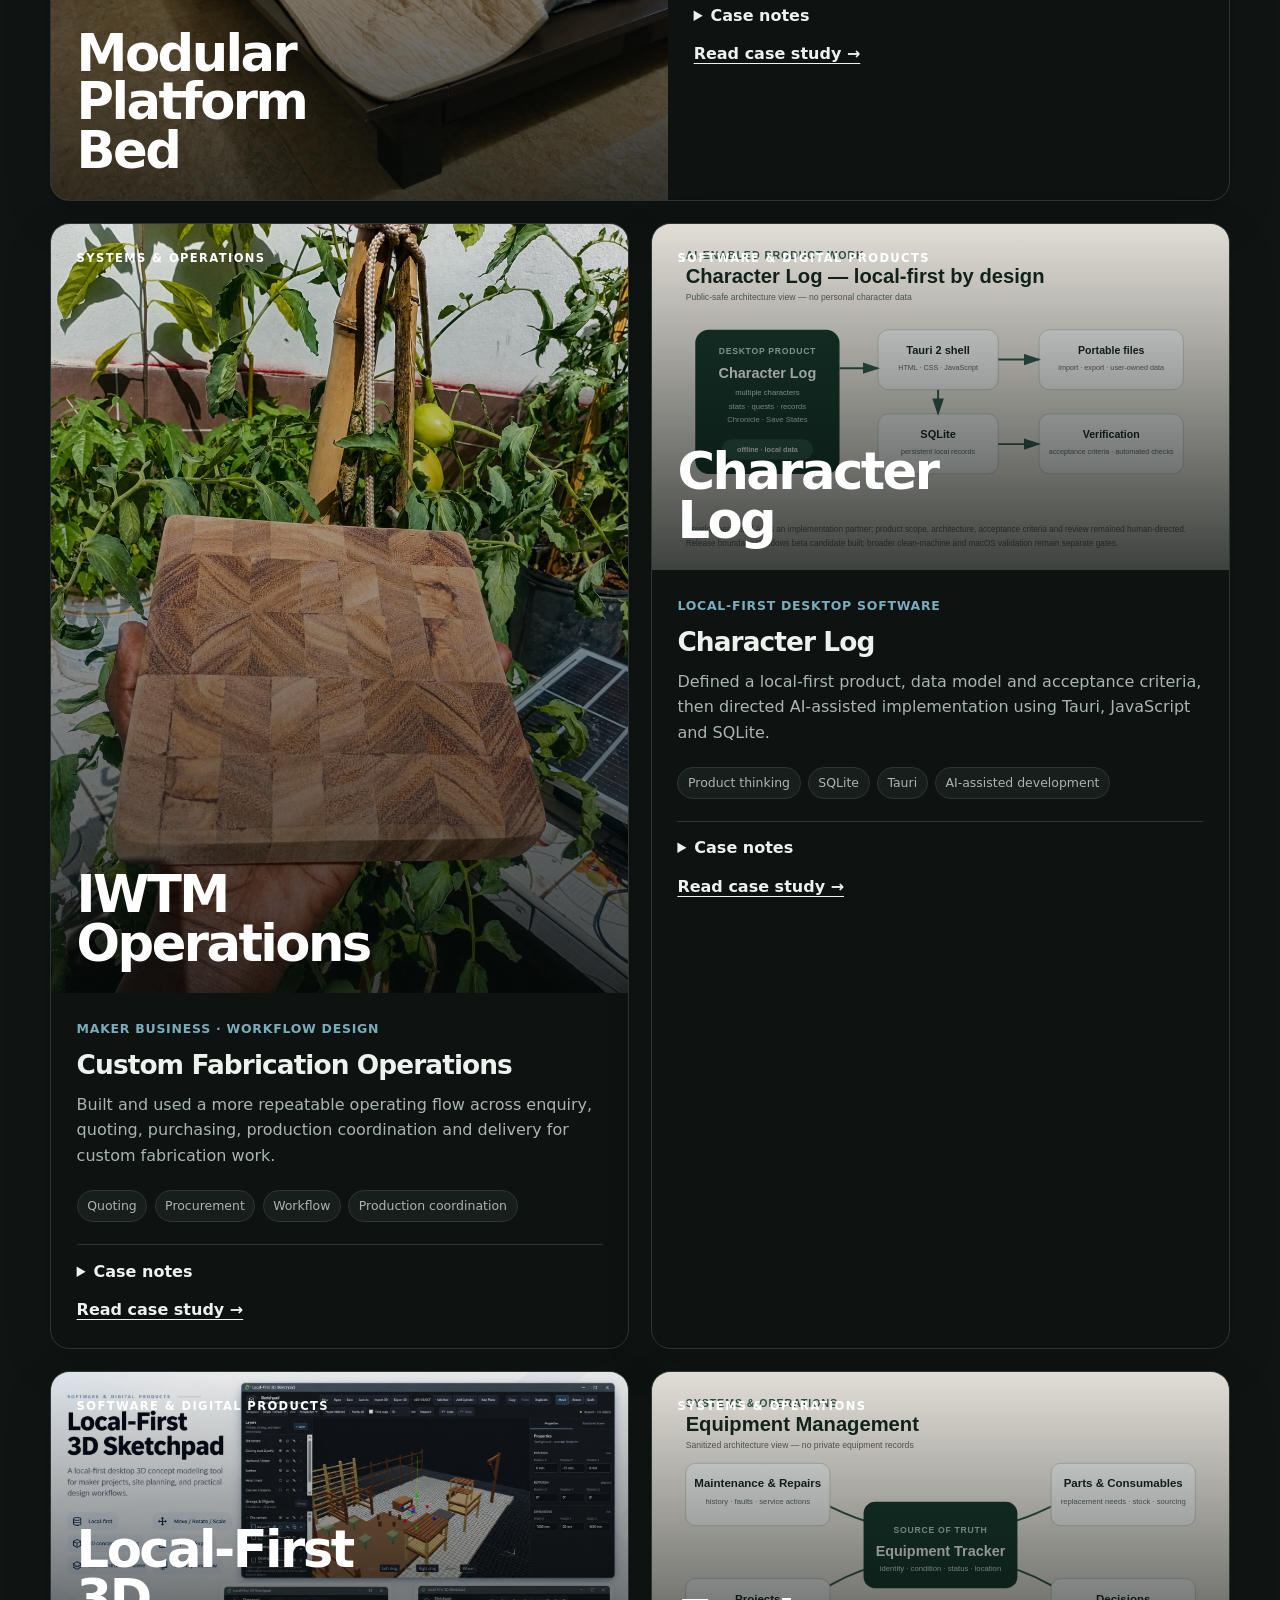
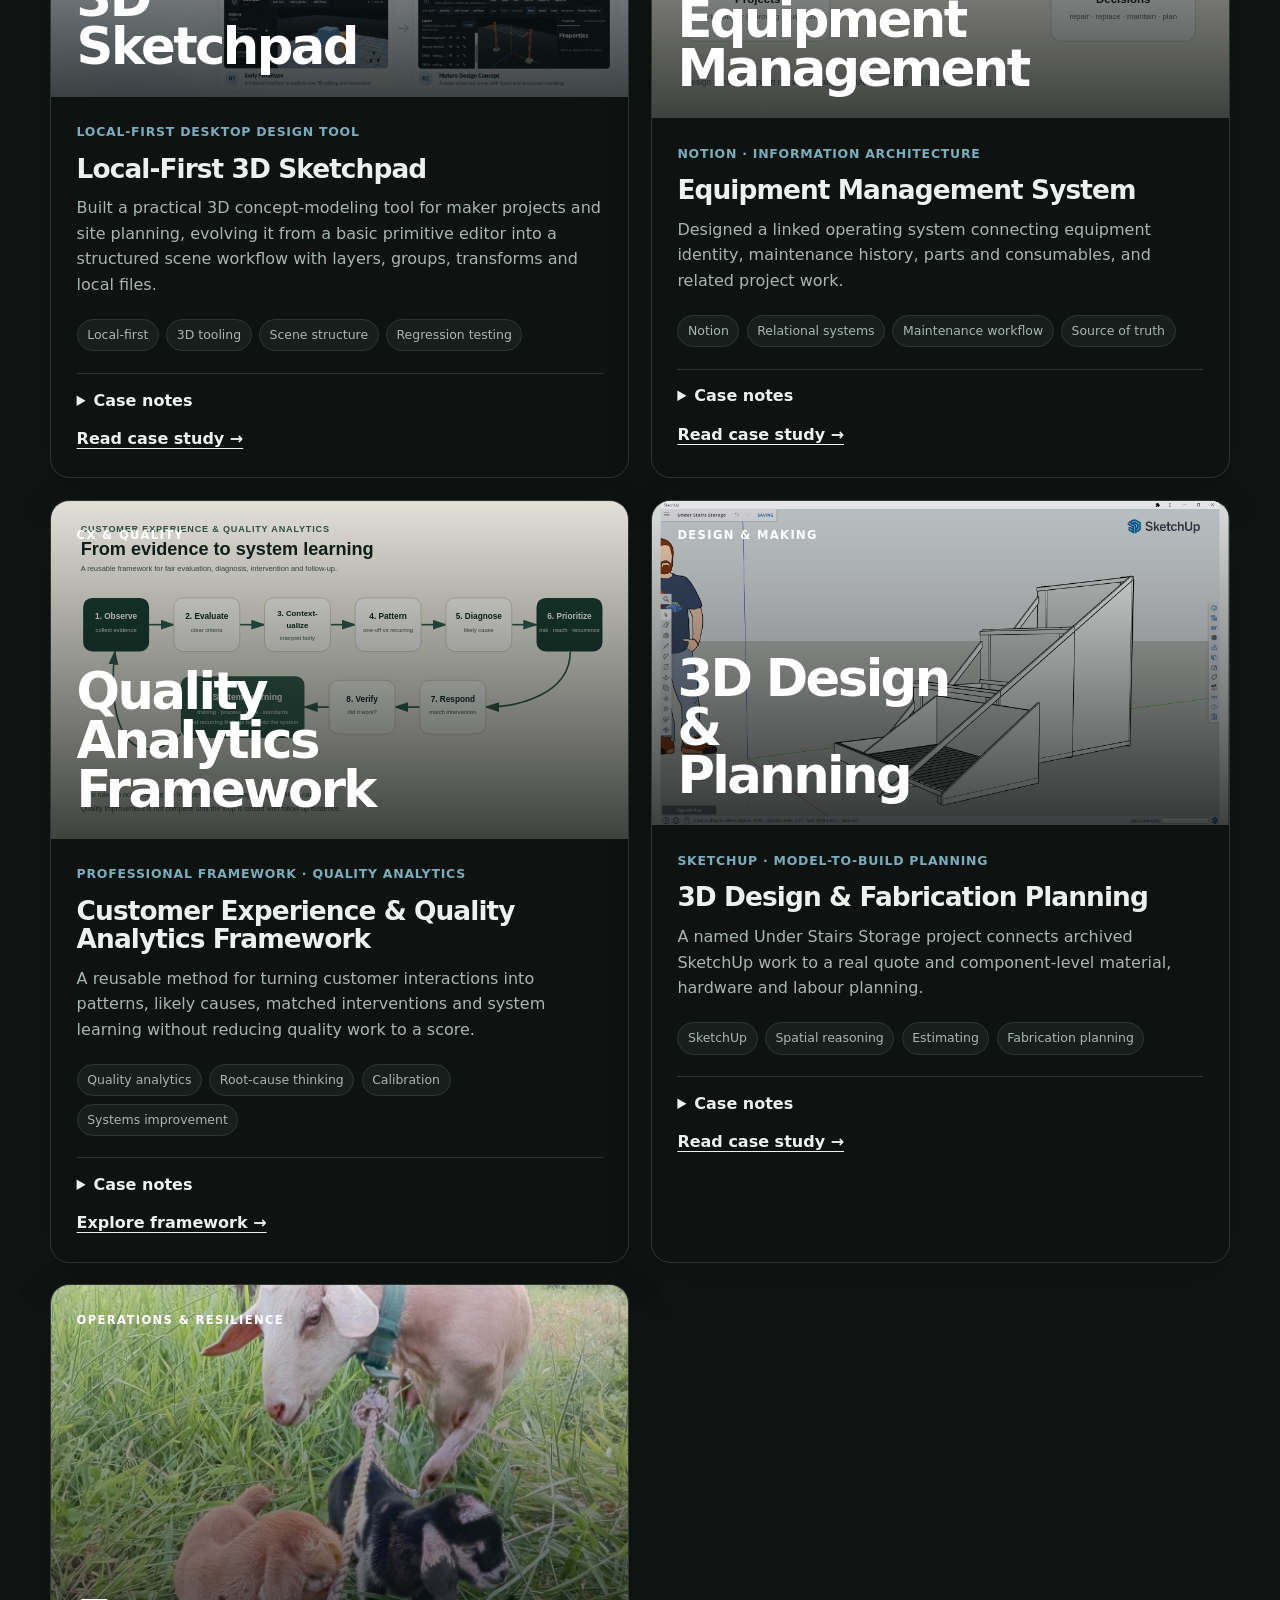
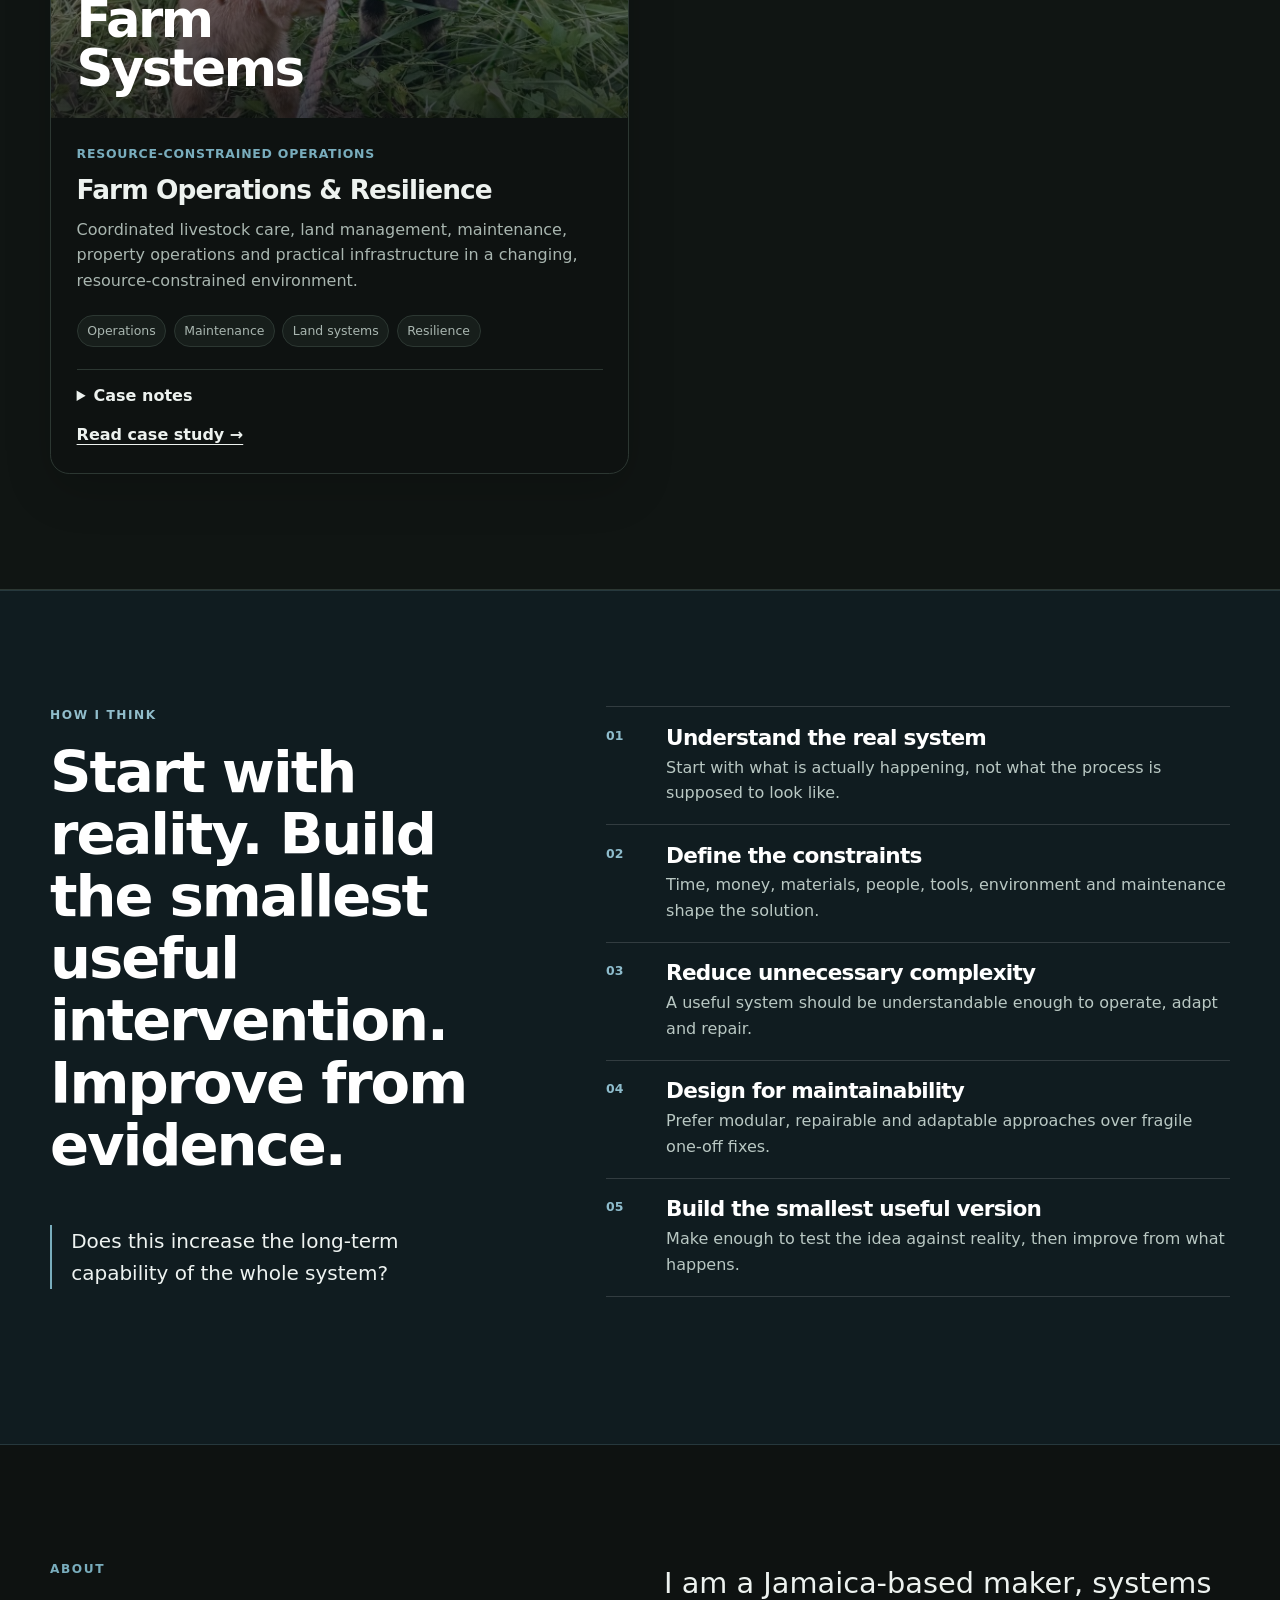
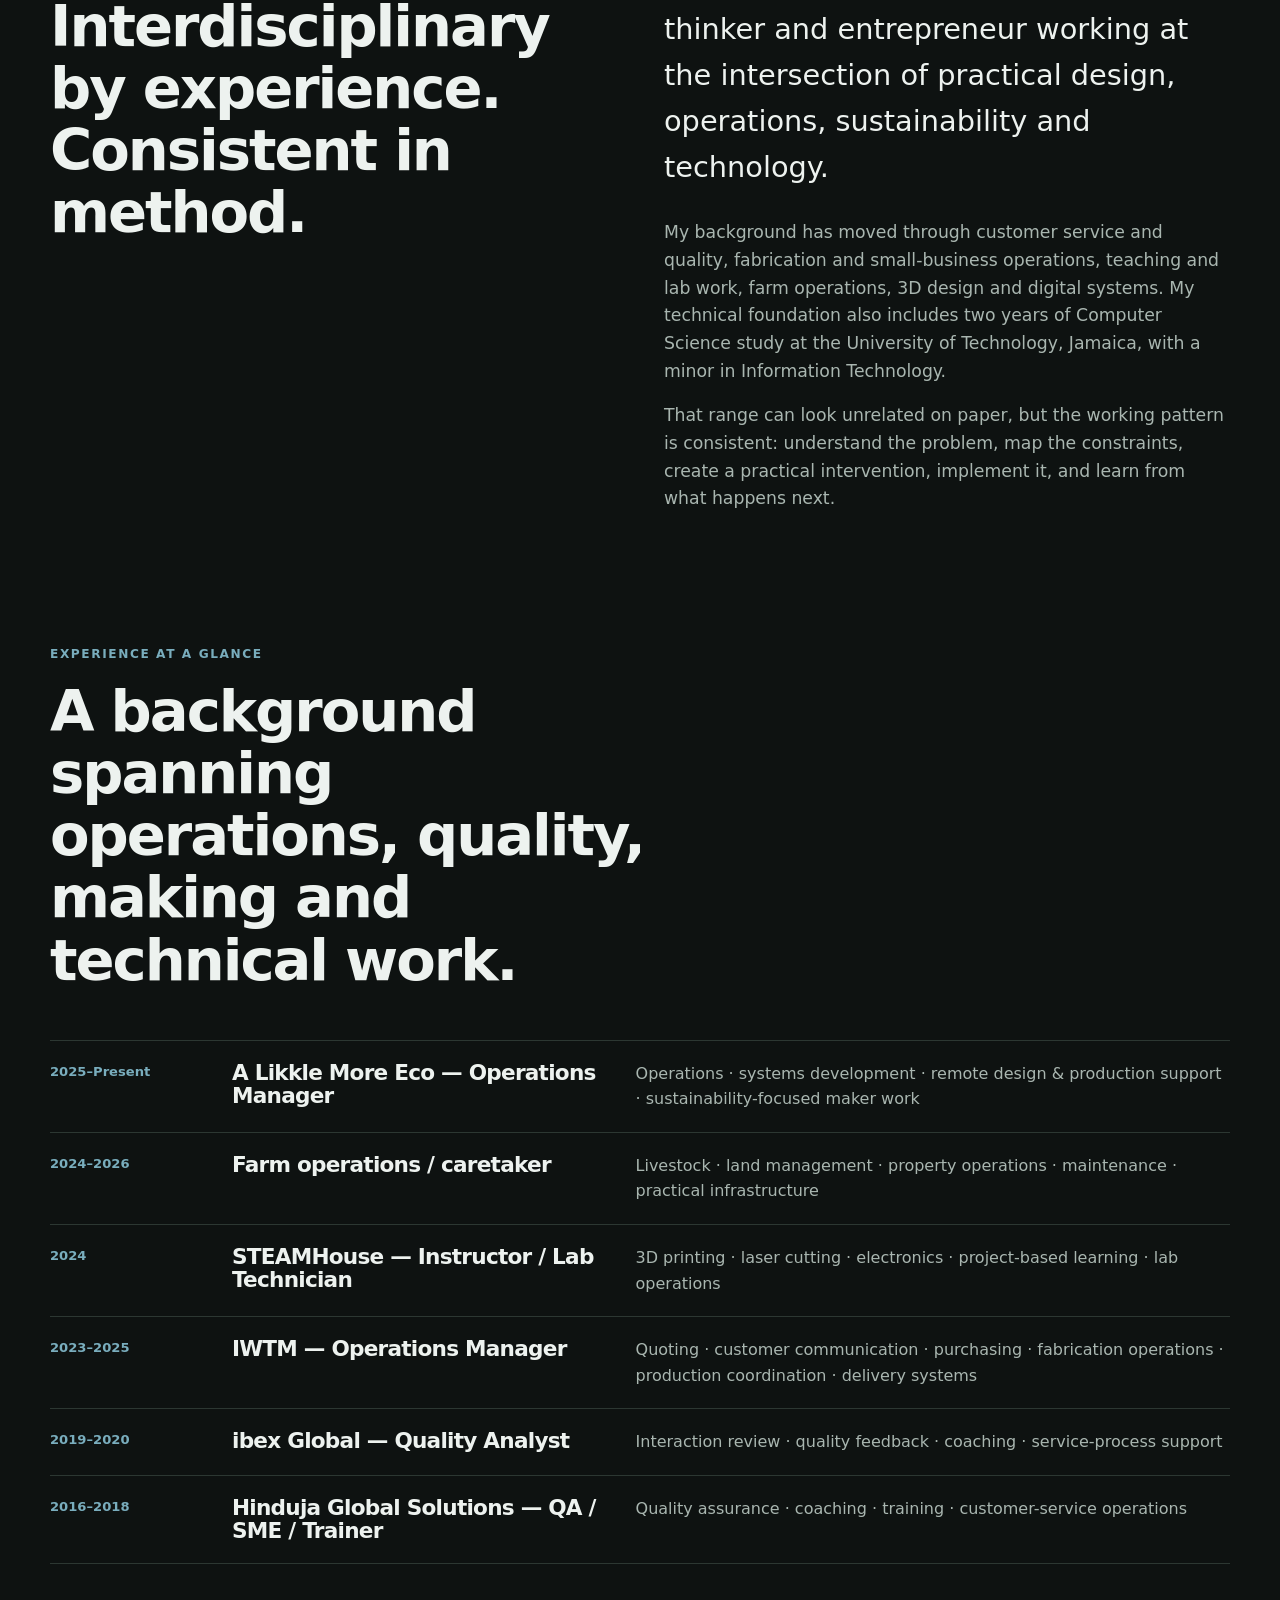
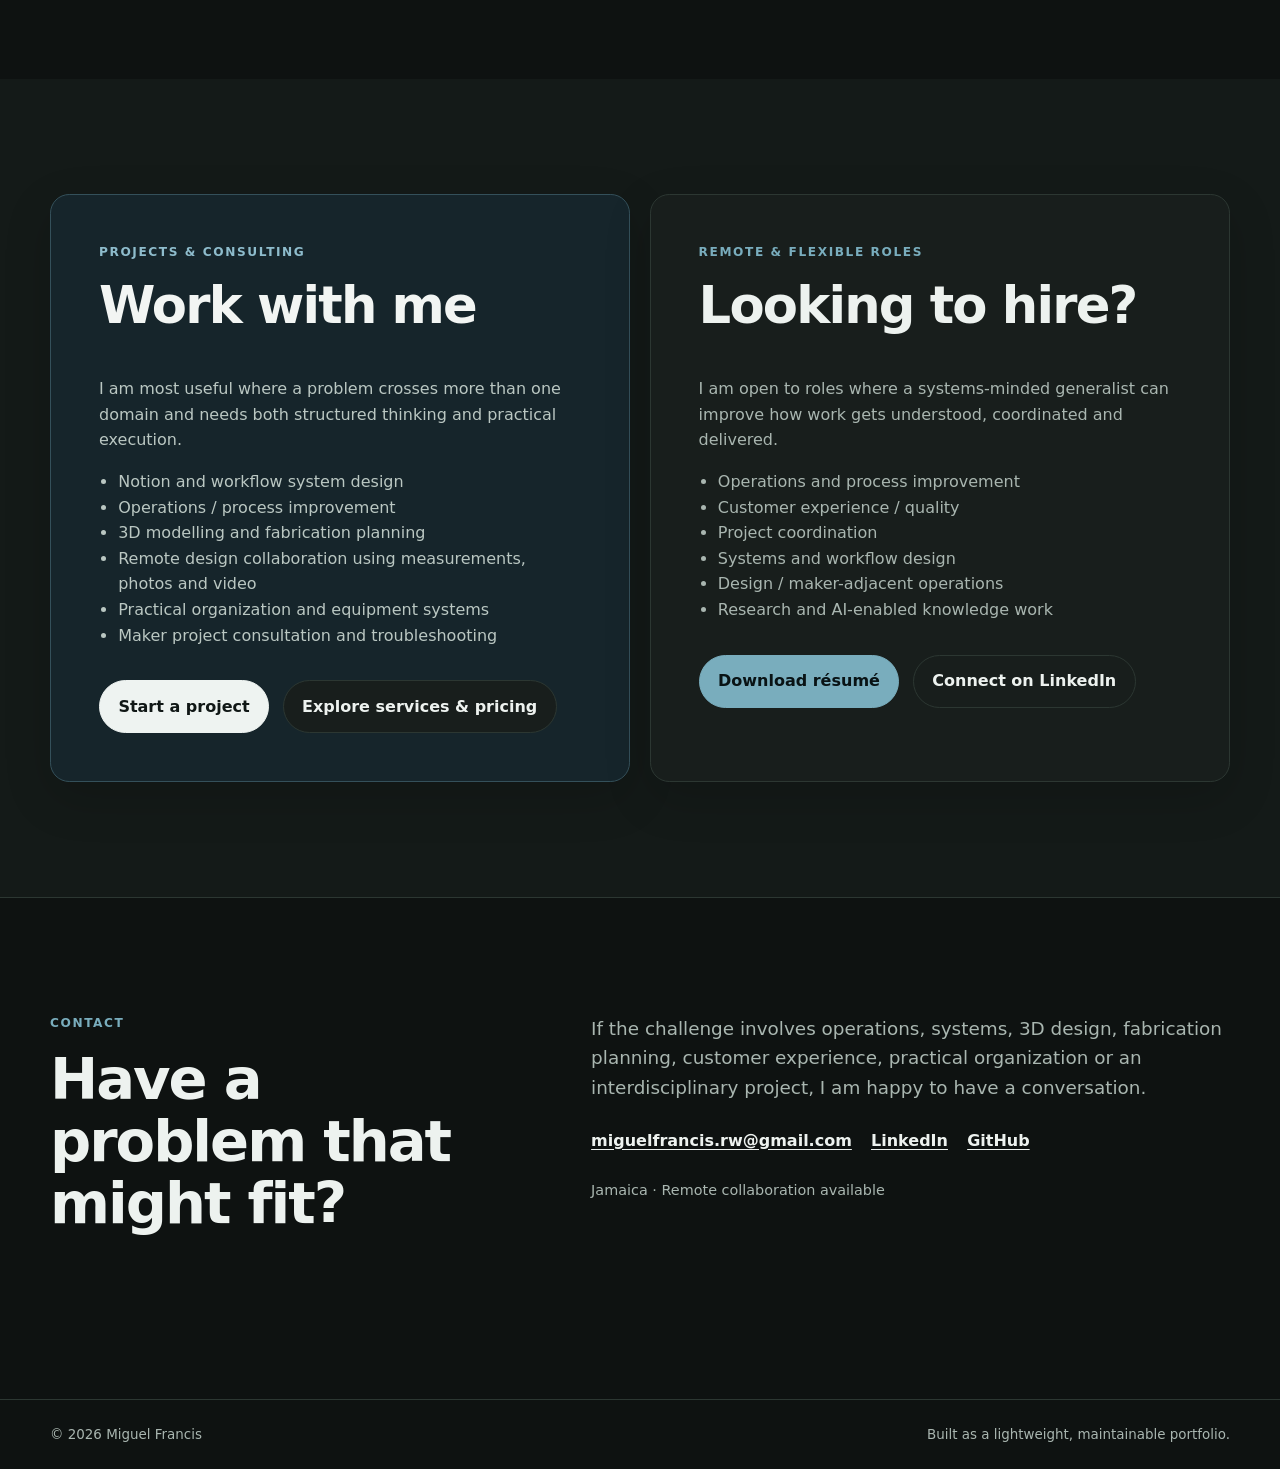
==== commit 29592bcd: "Link services catalogue from portfolio navigation and contact path" ====
--- a/index.html
+++ b/index.html
@@ -33,6 +33,7 @@
 
       <nav id="site-nav" class="site-nav" aria-label="Primary navigation">
         <a href="#work">Work</a>
+        <a href="services.html">Services</a>
         <a href="#approach">Approach</a>
         <a href="#about">About</a>
         <a href="#contact">Contact</a>
@@ -53,7 +54,7 @@
           </p>
           <div class="actions">
             <a class="button button-primary" href="#work">View selected work</a>
-            <a class="button button-secondary" href="work-with-me.html">Work with me</a>
+            <a class="button button-secondary" href="services.html">Explore services</a>
           </div>
         </div>
 
@@ -386,7 +387,7 @@
             <li>Practical organization and equipment systems</li>
             <li>Maker project consultation and troubleshooting</li>
           </ul>
-          <a class="button button-light" href="work-with-me.html">Start a project</a>
+          <div class="actions"><a class="button button-light" href="work-with-me.html">Start a project</a><a class="button button-secondary" href="services.html">Explore services &amp; pricing</a></div>
         </article>
 
         <article class="path-card">
--- a/styles.css
+++ b/styles.css
@@ -514,3 +514,106 @@
   background: #315b68;
   color: #f5f8f7;
 }
+
+/* Personal services catalogue. Shares the portfolio's theme, typography and layout. */
+.svc-hero { padding-block: clamp(4.5rem, 8vw, 7rem) clamp(3.5rem, 7vw, 6rem); }
+.svc-hero-grid { display: grid; grid-template-columns: minmax(0, 1.5fr) minmax(275px, .8fr); gap: clamp(2rem, 6vw, 6rem); align-items: center; }
+.svc-hero h1 { max-width: 16ch; font-size: clamp(2.9rem, 6.3vw, 5.8rem); margin-bottom: 1.3rem; }
+.svc-hero .hero-copy { max-width: 57ch; }
+.svc-location { margin: 1.2rem 0 0; font-size: .9rem; max-width: 60ch; }
+.svc-hero-panel { background: var(--white); border: 1px solid var(--line); border-radius: var(--radius); padding: clamp(1.3rem, 3vw, 2.1rem); box-shadow: var(--shadow); }
+.svc-mini-kicker { color: var(--green); font-size: .75rem; font-weight: 800; letter-spacing: .12em; text-transform: uppercase; margin-bottom: 1.2rem; }
+.svc-mode-row { display: grid; grid-template-columns: 34px 1fr; gap: .8rem; padding: 1.15rem 0; border-top: 1px solid var(--line); }
+.svc-mode-row > span { color: var(--green); font-size: .8rem; font-weight: 800; }
+.svc-mode-row strong { display: block; line-height: 1.3; margin-bottom: .4rem; }
+.svc-mode-row p { margin: 0; font-size: .92rem; }
+.svc-mode-row b { color: var(--ink); }
+.svc-small-print { border-top: 1px solid var(--line); padding-top: 1.1rem; margin: .1rem 0 0; font-size: .8rem; }
+.svc-jump-wrap { border-top: 1px solid var(--line); border-bottom: 1px solid var(--line); background: var(--paper-deep); scroll-margin-top: 80px; }
+.svc-jump { display: flex; align-items: center; gap: .65rem 1.1rem; flex-wrap: wrap; padding-block: 1rem; }
+.svc-jump-label { color: var(--ink-soft); font-size: .78rem; font-weight: 800; letter-spacing: .05em; text-transform: uppercase; margin-right: .25rem; }
+.svc-jump a { display: inline-flex; align-items: center; gap: .3rem; text-decoration: none; background: var(--white); border: 1px solid var(--line); padding: .48rem .85rem; border-radius: 999px; font-size: .86rem; font-weight: 700; }
+.svc-jump a:hover { border-color: var(--green); }
+.svc-group { padding-block: clamp(3.5rem, 7vw, 6rem); scroll-margin-top: 84px; }
+.svc-group:nth-of-type(odd) { background: var(--white); }
+.svc-section-head { display: grid; grid-template-columns: 1fr minmax(200px, .55fr); gap: 1.25rem 3rem; align-items: end; margin-bottom: 2.2rem; }
+.svc-section-head .eyebrow { margin-bottom: .7rem; }
+.svc-section-head h2 { margin-bottom: 0; max-width: none; }
+.svc-section-head > p { max-width: 46ch; margin-bottom: .1rem; }
+.svc-grid { display: grid; grid-template-columns: repeat(3, minmax(0, 1fr)); gap: 1.1rem; align-items: stretch; }
+.svc-card { display: flex; flex-direction: column; min-width: 0; background: var(--paper); border: 1px solid var(--line); border-radius: var(--radius); padding: clamp(1.25rem, 2.4vw, 1.8rem); }
+.svc-group:nth-of-type(even) .svc-card { background: var(--white); }
+.svc-card-top { display: flex; justify-content: space-between; align-items: center; gap: 1rem; margin-bottom: 2.2rem; }
+.svc-index { color: var(--green); font-size: .78rem; font-weight: 850; }
+.svc-mode { color: var(--ink-soft); border: 1px solid var(--line); border-radius: 999px; font-size: .7rem; font-weight: 750; padding: .3rem .65rem; text-align: center; }
+.svc-card h3 { font-size: clamp(1.4rem, 2.2vw, 1.8rem); letter-spacing: -.03em; margin-bottom: .85rem; max-width: 20ch; }
+.svc-description { font-size: .96rem; margin-bottom: 1.4rem; }
+.svc-price { margin-top: auto; padding-top: 1.3rem; padding-bottom: 1.1rem; border-top: 1px solid var(--line); }
+.svc-price-label { margin-bottom: .3rem; color: var(--ink-soft); font-size: .8rem; font-weight: 700; }
+.svc-price-value { color: var(--ink); font-size: clamp(1.65rem, 2.6vw, 2.25rem); line-height: 1.2; font-weight: 800; letter-spacing: -.045em; margin: 0; }
+.svc-price-value span { color: var(--ink-soft); font-size: .82rem; letter-spacing: 0; font-weight: 600; }
+.svc-details { border-block: 1px solid var(--line); padding: .85rem 0; }
+.svc-details summary { display: flex; align-items: center; justify-content: space-between; gap: .8rem; list-style: none; font-size: .88rem; }
+.svc-details summary::-webkit-details-marker { display: none; }
+.svc-details summary span { font-size: 1.25rem; font-weight: 400; transition: transform .15s ease; }
+.svc-details[open] summary span { transform: rotate(45deg); }
+.svc-detail-body { padding-top: .75rem; }
+.svc-detail-body ul { margin: 0; padding-left: 1.15rem; color: var(--ink-soft); font-size: .88rem; }
+.svc-detail-body li { padding-bottom: .45rem; }
+.svc-detail-body p { font-size: .83rem; margin: .65rem 0 .25rem; }
+.svc-proof { display: inline-flex; gap: .4rem; margin-top: .5rem; font-weight: 750; font-size: .84rem; text-underline-offset: .18em; }
+.svc-card-link { display: inline-flex; align-items: center; justify-content: space-between; margin-top: 1rem; font-weight: 800; font-size: .9rem; text-decoration-thickness: 1px; text-underline-offset: .3em; gap: .5rem; }
+.svc-proof-section { background: var(--paper-deep); border-block: 1px solid var(--line); }
+.svc-proof-grid { display: grid; grid-template-columns: repeat(3, minmax(0,1fr)); gap: 1.1rem; }
+.svc-proof-tile { background: var(--white); border: 1px solid var(--line); border-radius: var(--radius); overflow: hidden; text-decoration: none; display: flex; flex-direction: column; }
+.svc-proof-tile img { width: 100%; aspect-ratio: 16 / 11; object-fit: cover; background: var(--paper-deep); }
+.svc-proof-tile > div { padding: 1.3rem; flex: 1; display: flex; flex-direction: column; }
+.svc-proof-tile > div > span:first-child { color: var(--green); font-size: .76rem; font-weight: 800; letter-spacing: .06em; text-transform: uppercase; }
+.svc-proof-tile h3 { margin: .6rem 0; }
+.svc-proof-tile p { font-size: .9rem; }
+.svc-proof-more { color: var(--ink); text-decoration: underline; text-underline-offset: .2em; font-weight: 750; font-size: .88rem; margin-top: auto; }
+.svc-proof-tile:hover .svc-proof-more { color: var(--green); }
+.svc-process { background: var(--green-dark); color: #fff; }
+.svc-process .eyebrow { color: #a6c8b8; }
+.svc-process h2 { color: #fff; }
+.svc-steps { margin: 0; padding: 0; display: grid; grid-template-columns: repeat(3, minmax(0, 1fr)); gap: 1.5rem; list-style: none; }
+.svc-steps li { border-top: 1px solid rgba(255,255,255,.35); padding-top: 1rem; }
+.svc-steps li > span { display: block; color: #a9c7bd; font-weight: 800; font-size: .8rem; margin-bottom: 1.35rem; }
+.svc-steps li strong { display: block; margin-bottom: .65rem; font-size: 1.25rem; }
+.svc-steps li p { margin: 0; color: #d9e3dd; }
+.svc-faq-grid { display: grid; grid-template-columns: minmax(200px, .7fr) minmax(0, 1.3fr); gap: clamp(2rem, 7vw, 6rem); }
+.svc-faq-grid h2 { max-width: 15ch; }
+.svc-faq-list { border-top: 1px solid var(--line); }
+.svc-faq-list details { padding: 1.15rem 0; }
+.svc-faq-list summary { font-size: 1.02rem; }
+.svc-faq-list details p { max-width: 68ch; font-size: .94rem; line-height: 1.7; }
+.svc-contact { padding-top: 0; }
+.svc-contact-panel { padding: clamp(2rem, 5vw, 4rem); background: var(--ink); border-radius: var(--radius); color: #fff; display: grid; grid-template-columns: 1.35fr .65fr; gap: 2rem; align-items: center; }
+.svc-contact-panel .eyebrow { color: #bad5cb; }
+.svc-contact-panel h2 { max-width: 20ch; }
+.svc-contact-panel p { color: #e2ebe6; margin-bottom: 0; max-width: 52ch; }
+.svc-contact-actions { display: flex; align-items: flex-start; flex-direction: column; gap: 1rem; }
+.svc-contact-actions > a:not(.button) { color: #fff; font-weight: 700; font-size: .9rem; text-underline-offset: .2em; }
+[data-theme="dark"] .svc-process { background: #101c20; }
+[data-theme="dark"] .svc-contact-panel { background: #16252b; border: 1px solid #34505a; }
+@media (max-width: 1000px) {
+ .svc-grid { grid-template-columns: repeat(2, minmax(0, 1fr)); }
+ .svc-hero-grid { grid-template-columns: 1.15fr .85fr; }
+}
+@media (max-width: 760px) {
+ .svc-hero-grid, .svc-section-head, .svc-faq-grid, .svc-contact-panel { grid-template-columns: 1fr; }
+ .svc-hero-panel { box-shadow: none; }
+ .svc-proof-grid { grid-template-columns: 1fr 1fr; }
+ .svc-steps { grid-template-columns: 1fr; gap: 1.5rem; }
+ .svc-section-head > p { margin-top: 0; }
+}
+@media (max-width: 600px) {
+ .svc-hero h1 { font-size: clamp(2.7rem, 12vw, 4.5rem); }
+ .svc-grid, .svc-proof-grid { grid-template-columns: 1fr; }
+ .svc-jump { gap: .55rem; }
+ .svc-jump-label { flex-basis: 100%; }
+ .svc-jump a { font-size: .8rem; }
+ .svc-card-top { margin-bottom: 1.3rem; }
+ .svc-contact-panel { padding: 2rem 1.45rem; }
+ .svc-proof-tile img { aspect-ratio: 16 / 9; }
+}
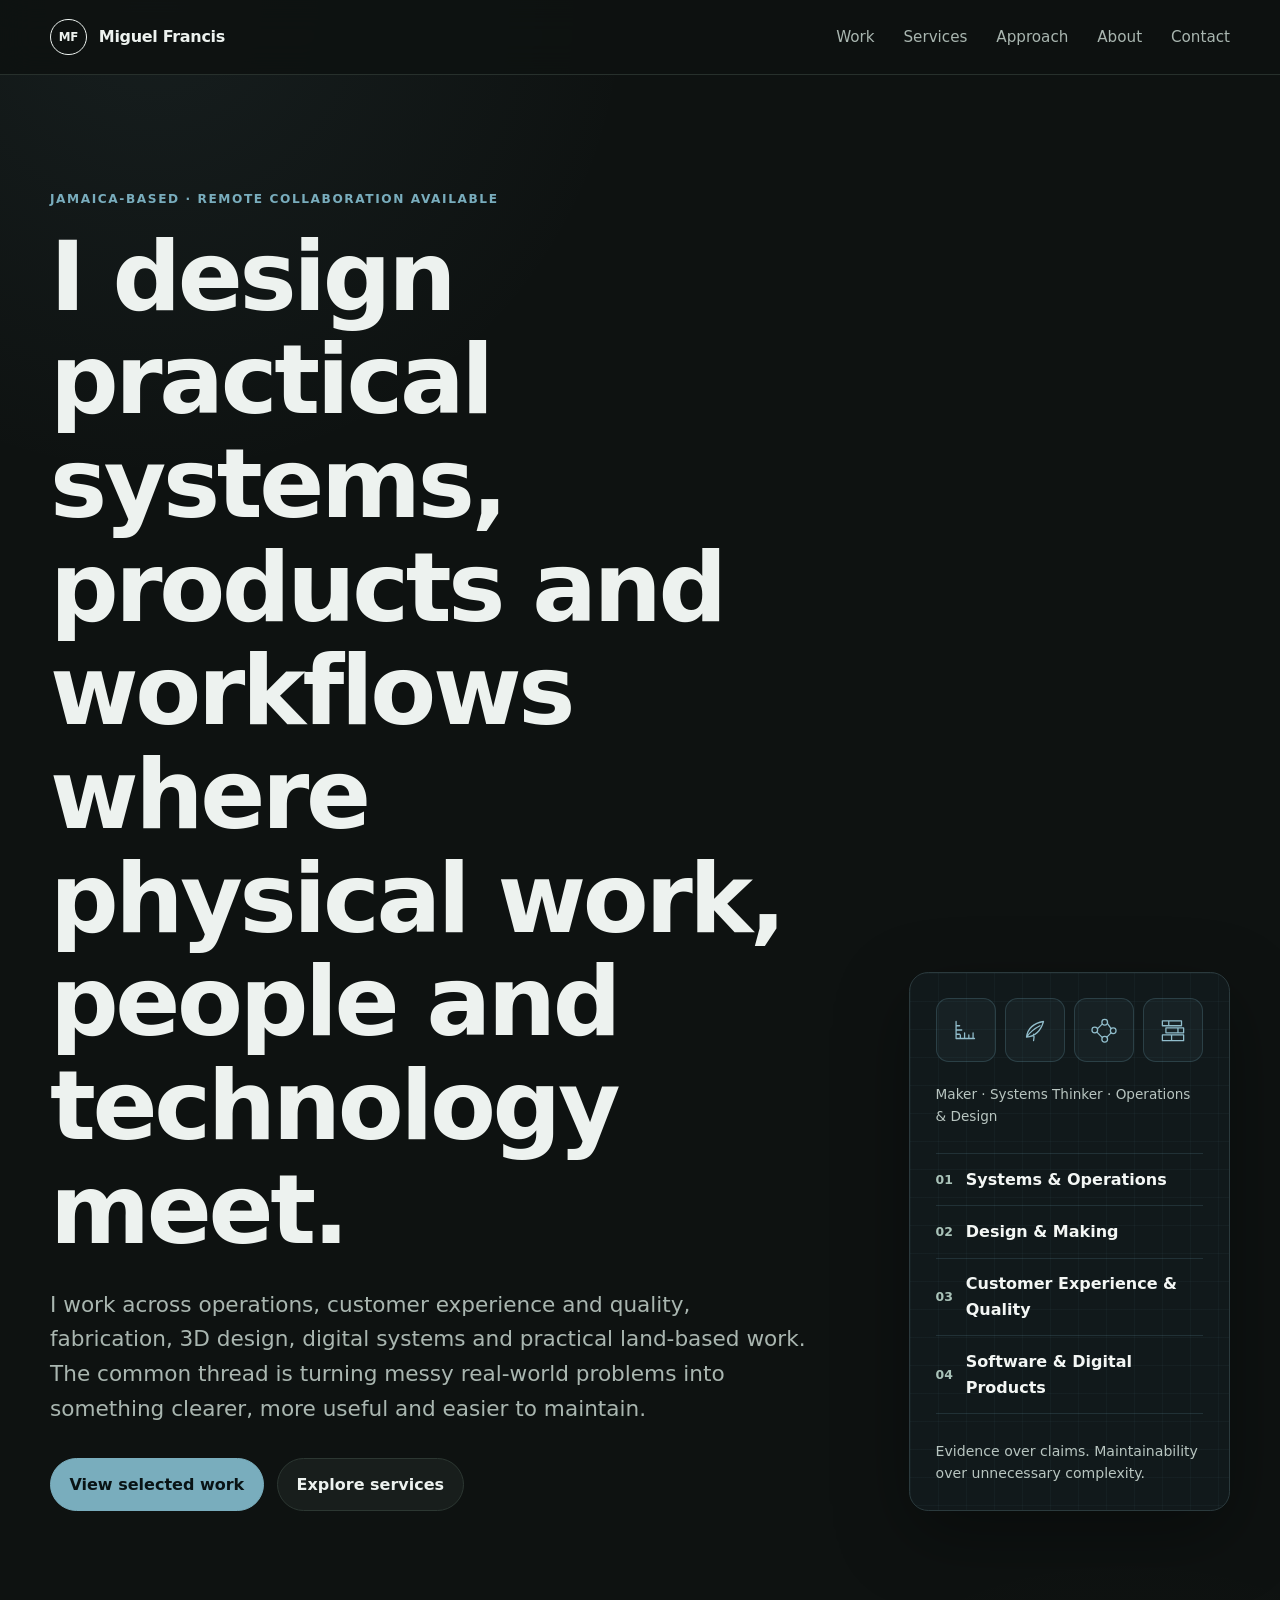
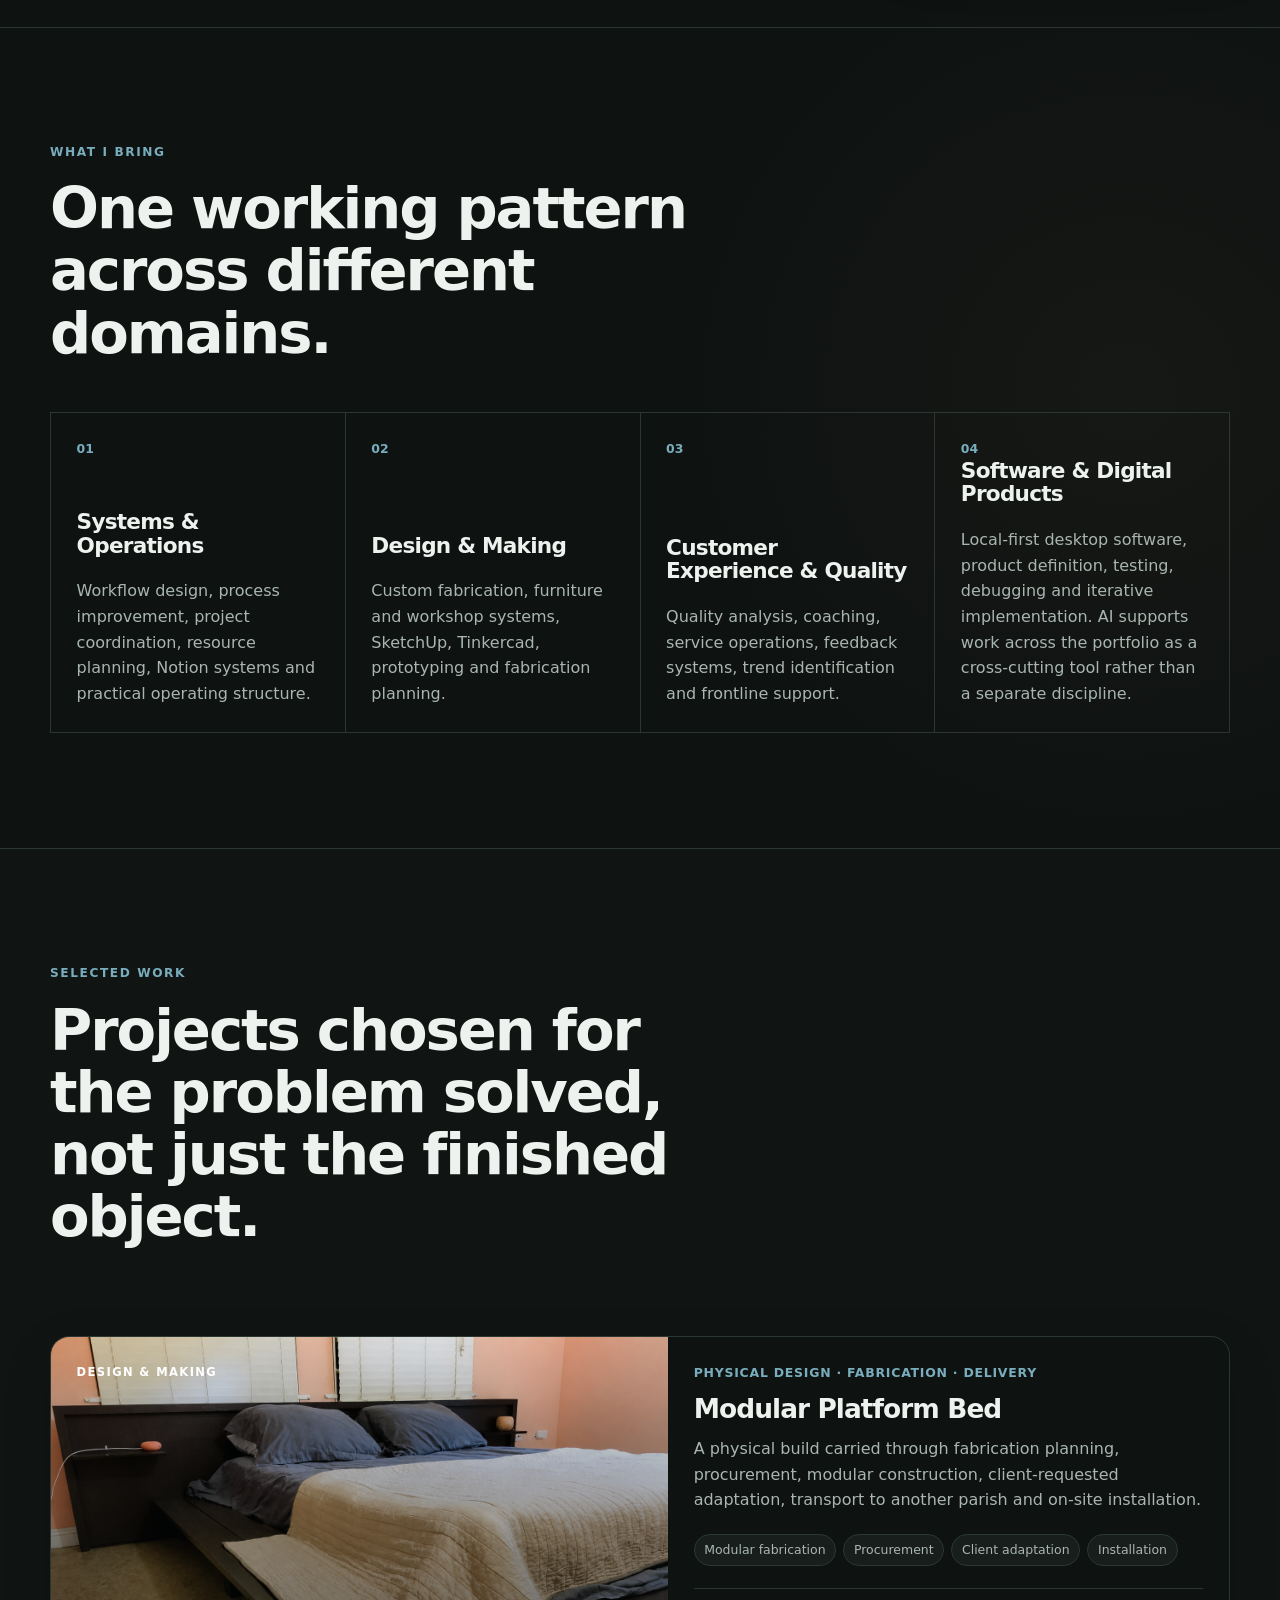
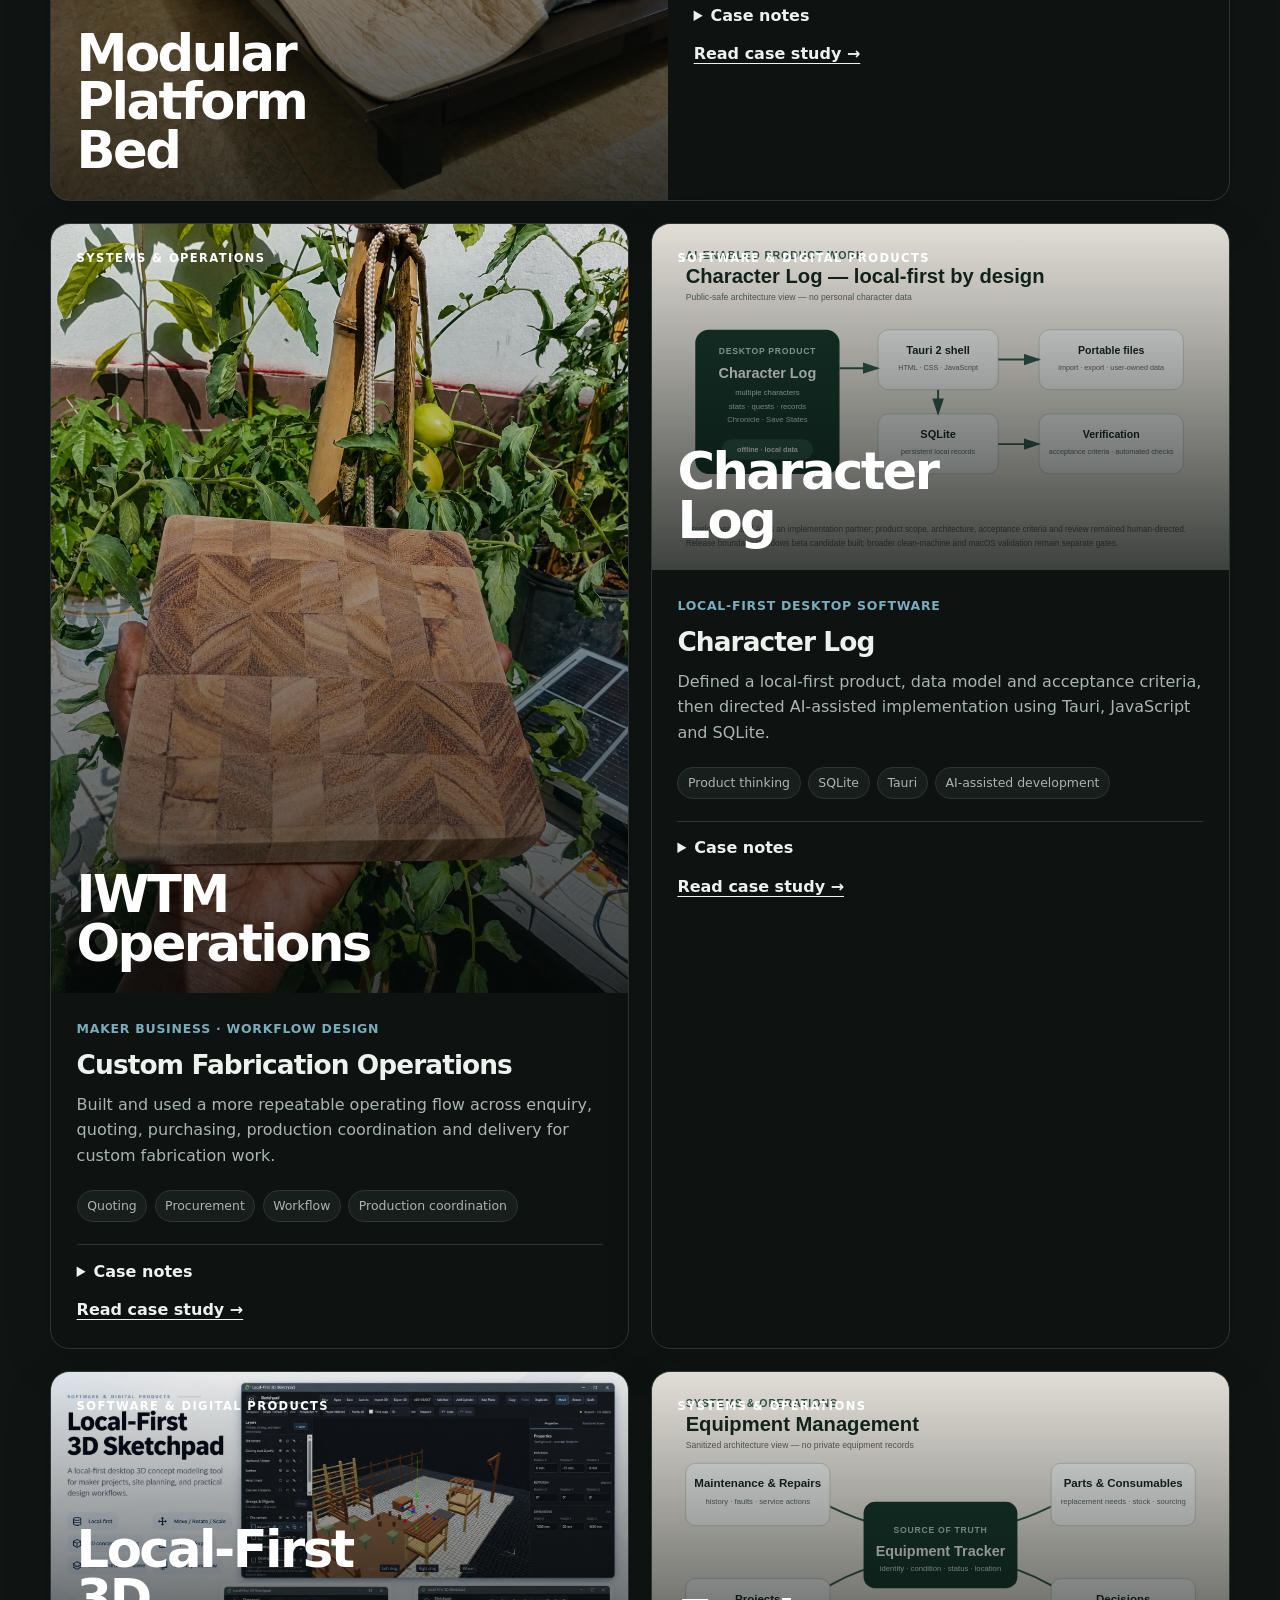
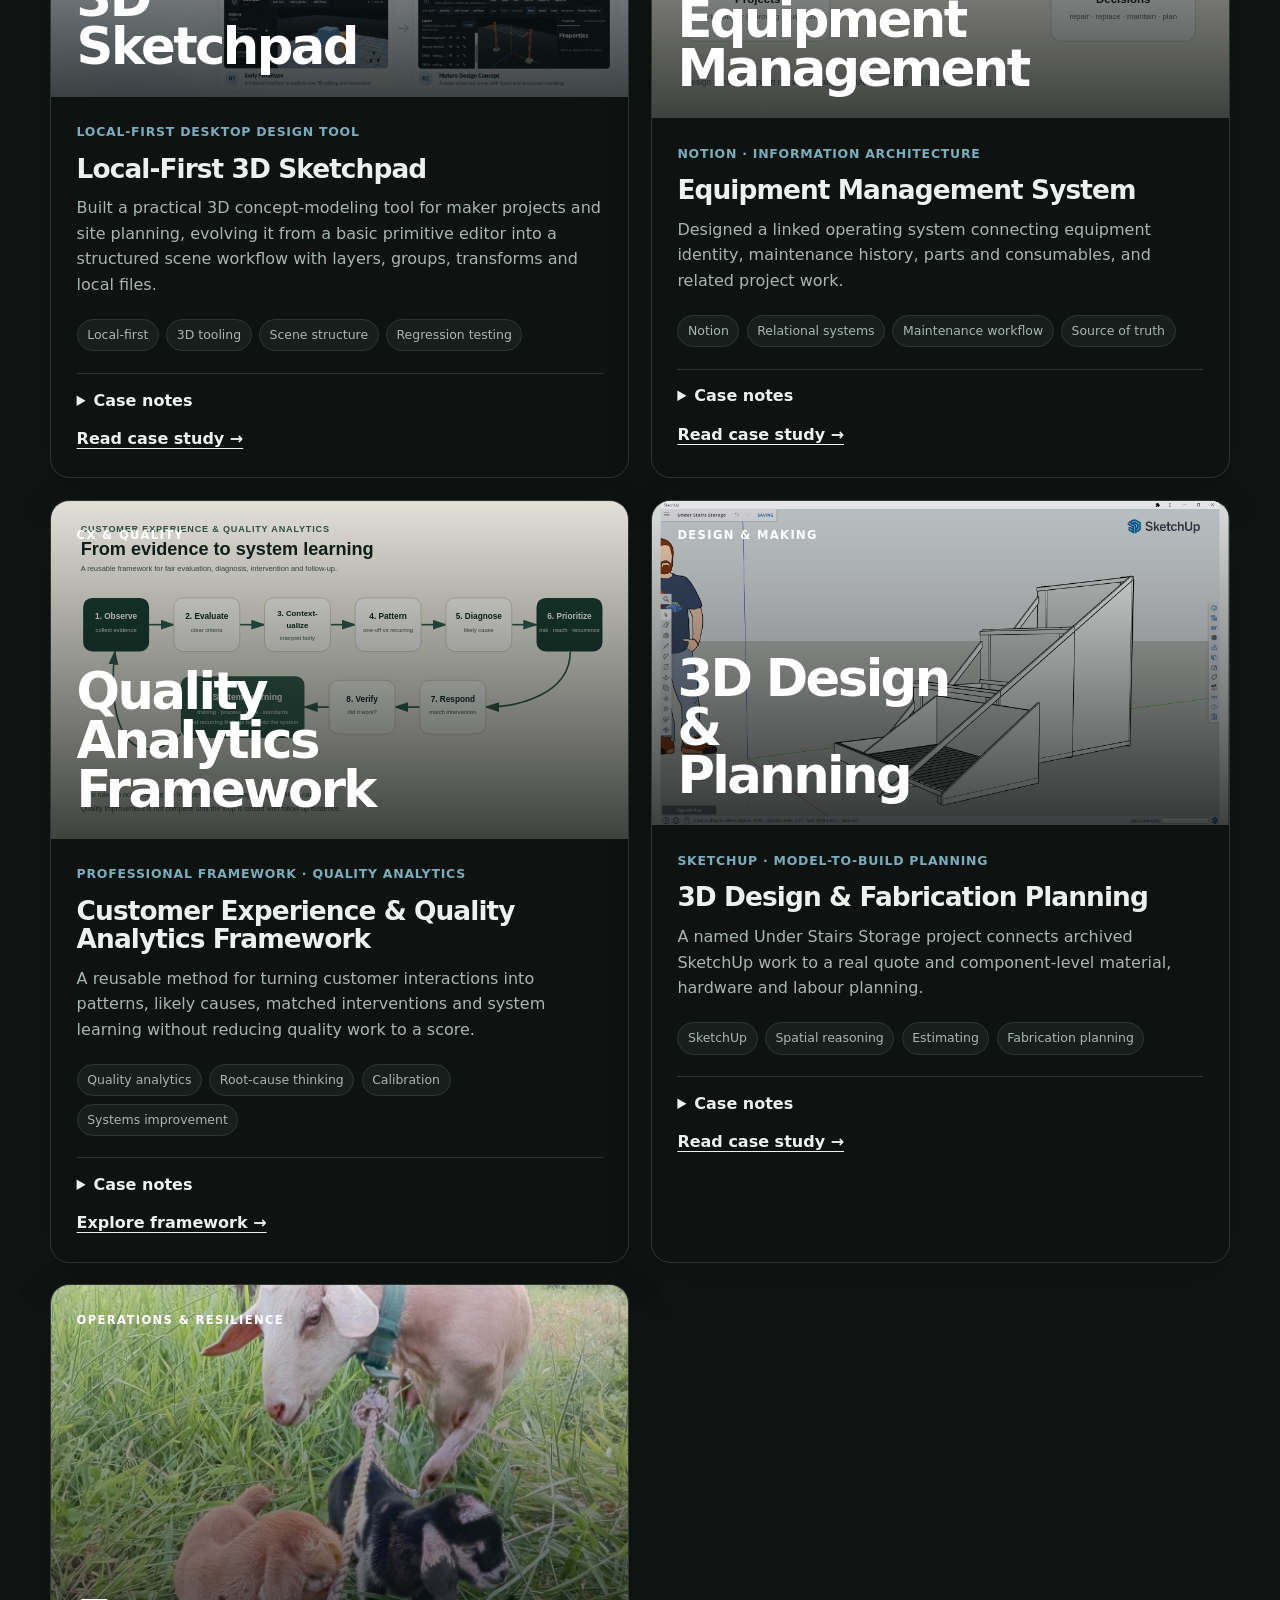
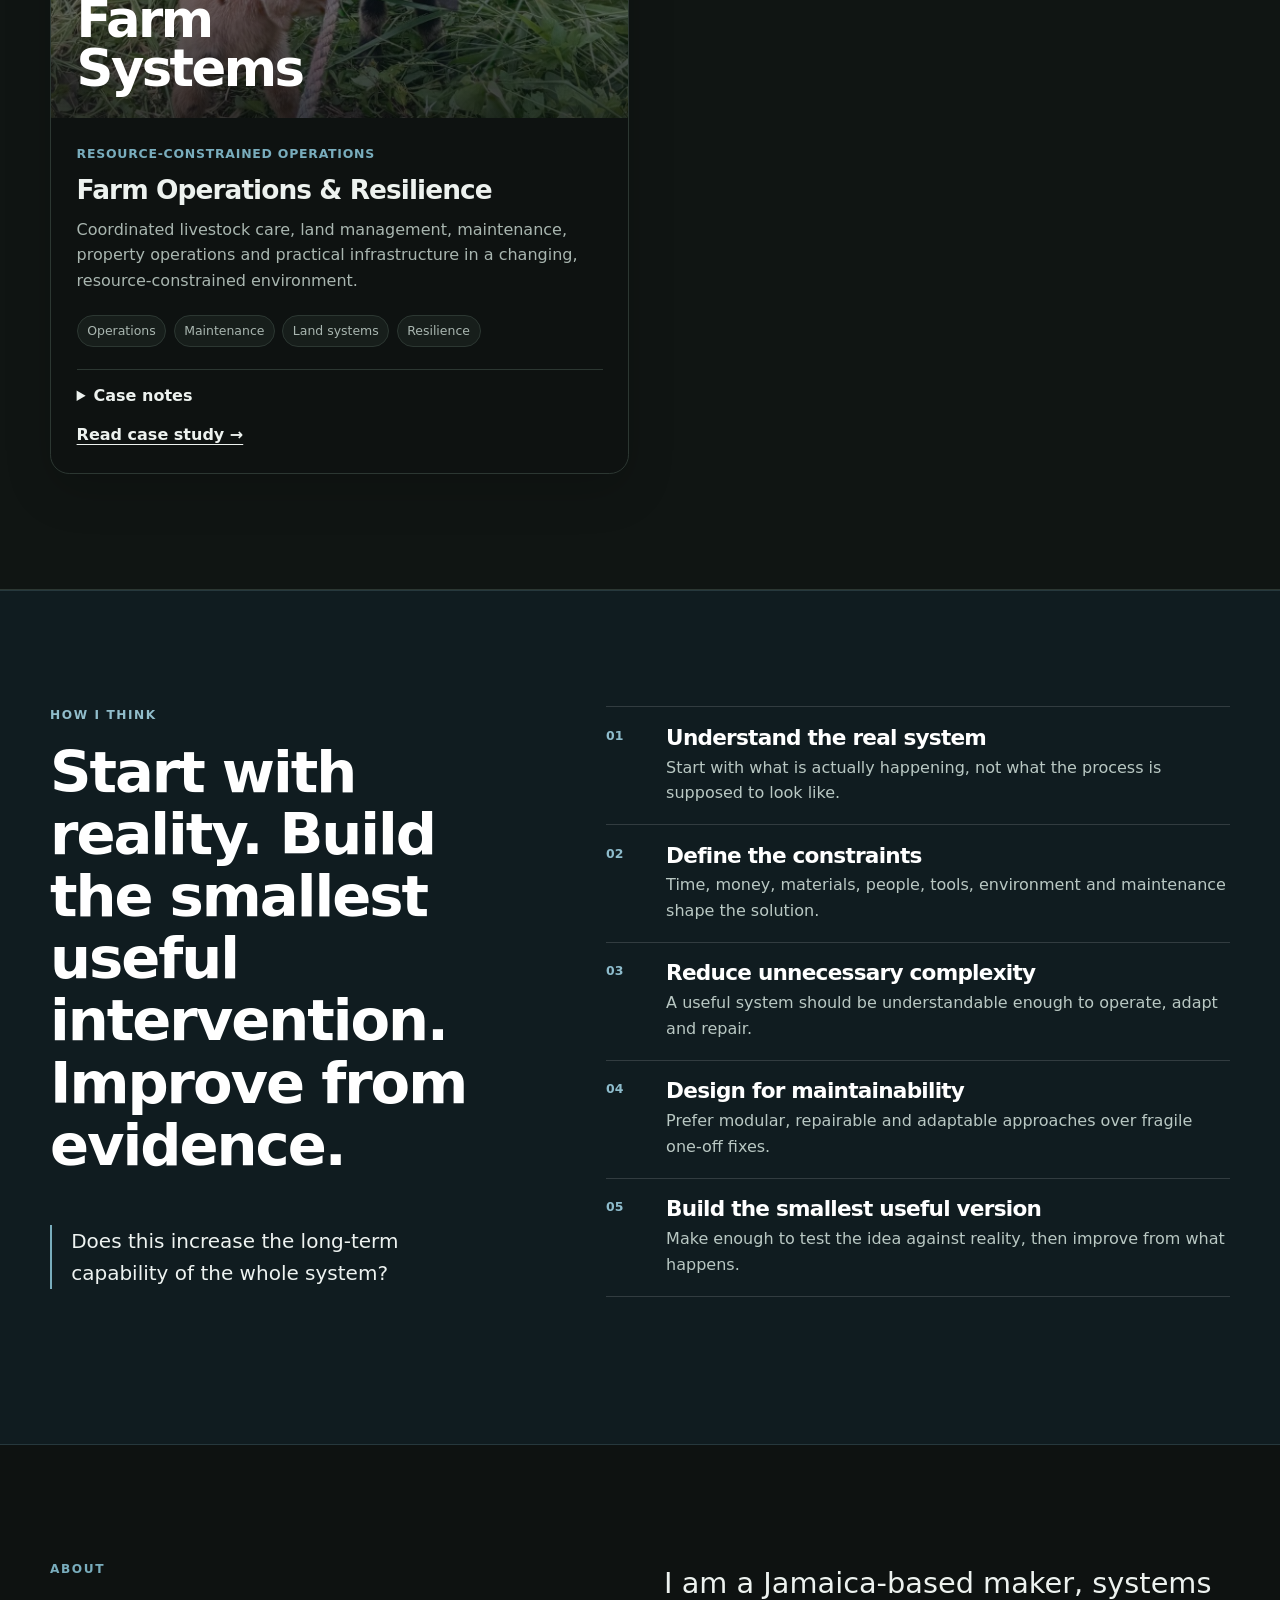
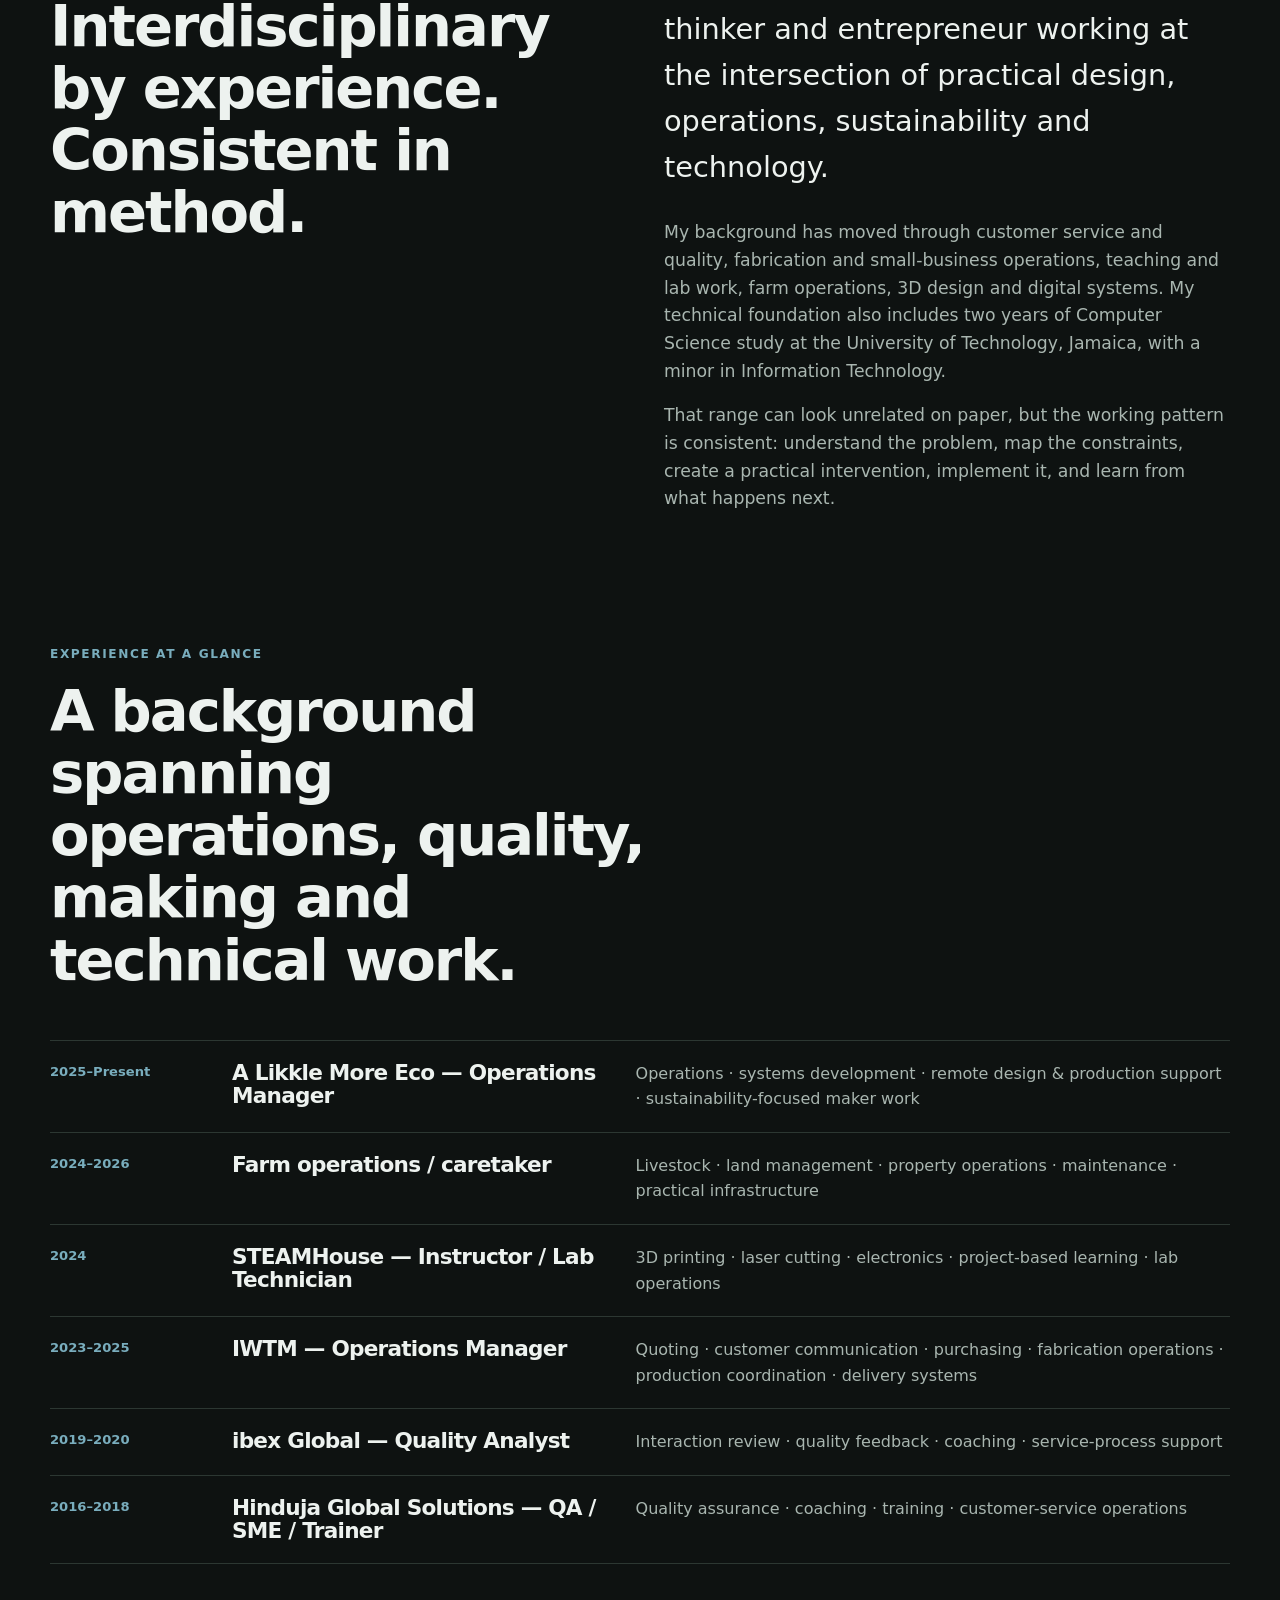
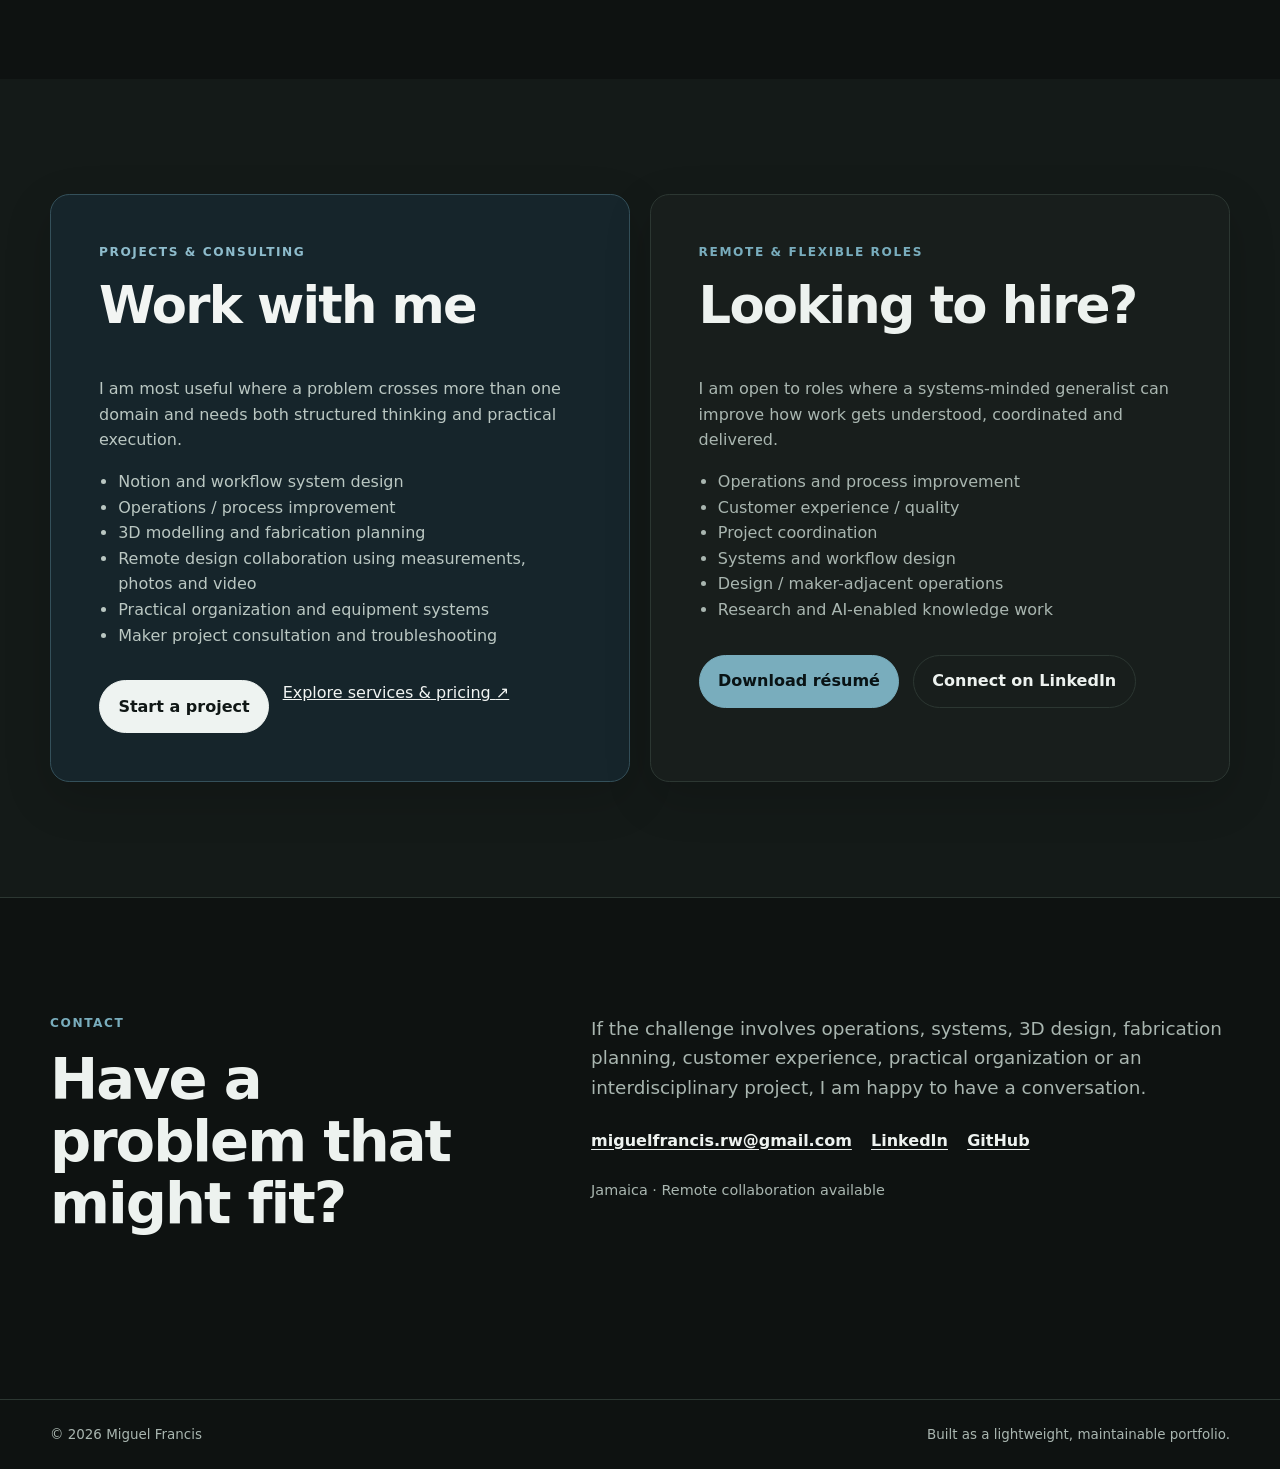
==== commit f6038583: "Improve services link contrast on portfolio work card" ====
--- a/index.html
+++ b/index.html
@@ -387,7 +387,7 @@
             <li>Practical organization and equipment systems</li>
             <li>Maker project consultation and troubleshooting</li>
           </ul>
-          <div class="actions"><a class="button button-light" href="work-with-me.html">Start a project</a><a class="button button-secondary" href="services.html">Explore services &amp; pricing</a></div>
+          <div class="actions"><a class="button button-light" href="work-with-me.html">Start a project</a><a class="svc-path-link" href="services.html">Explore services &amp; pricing <span aria-hidden="true">↗</span></a></div>
         </article>
 
         <article class="path-card">
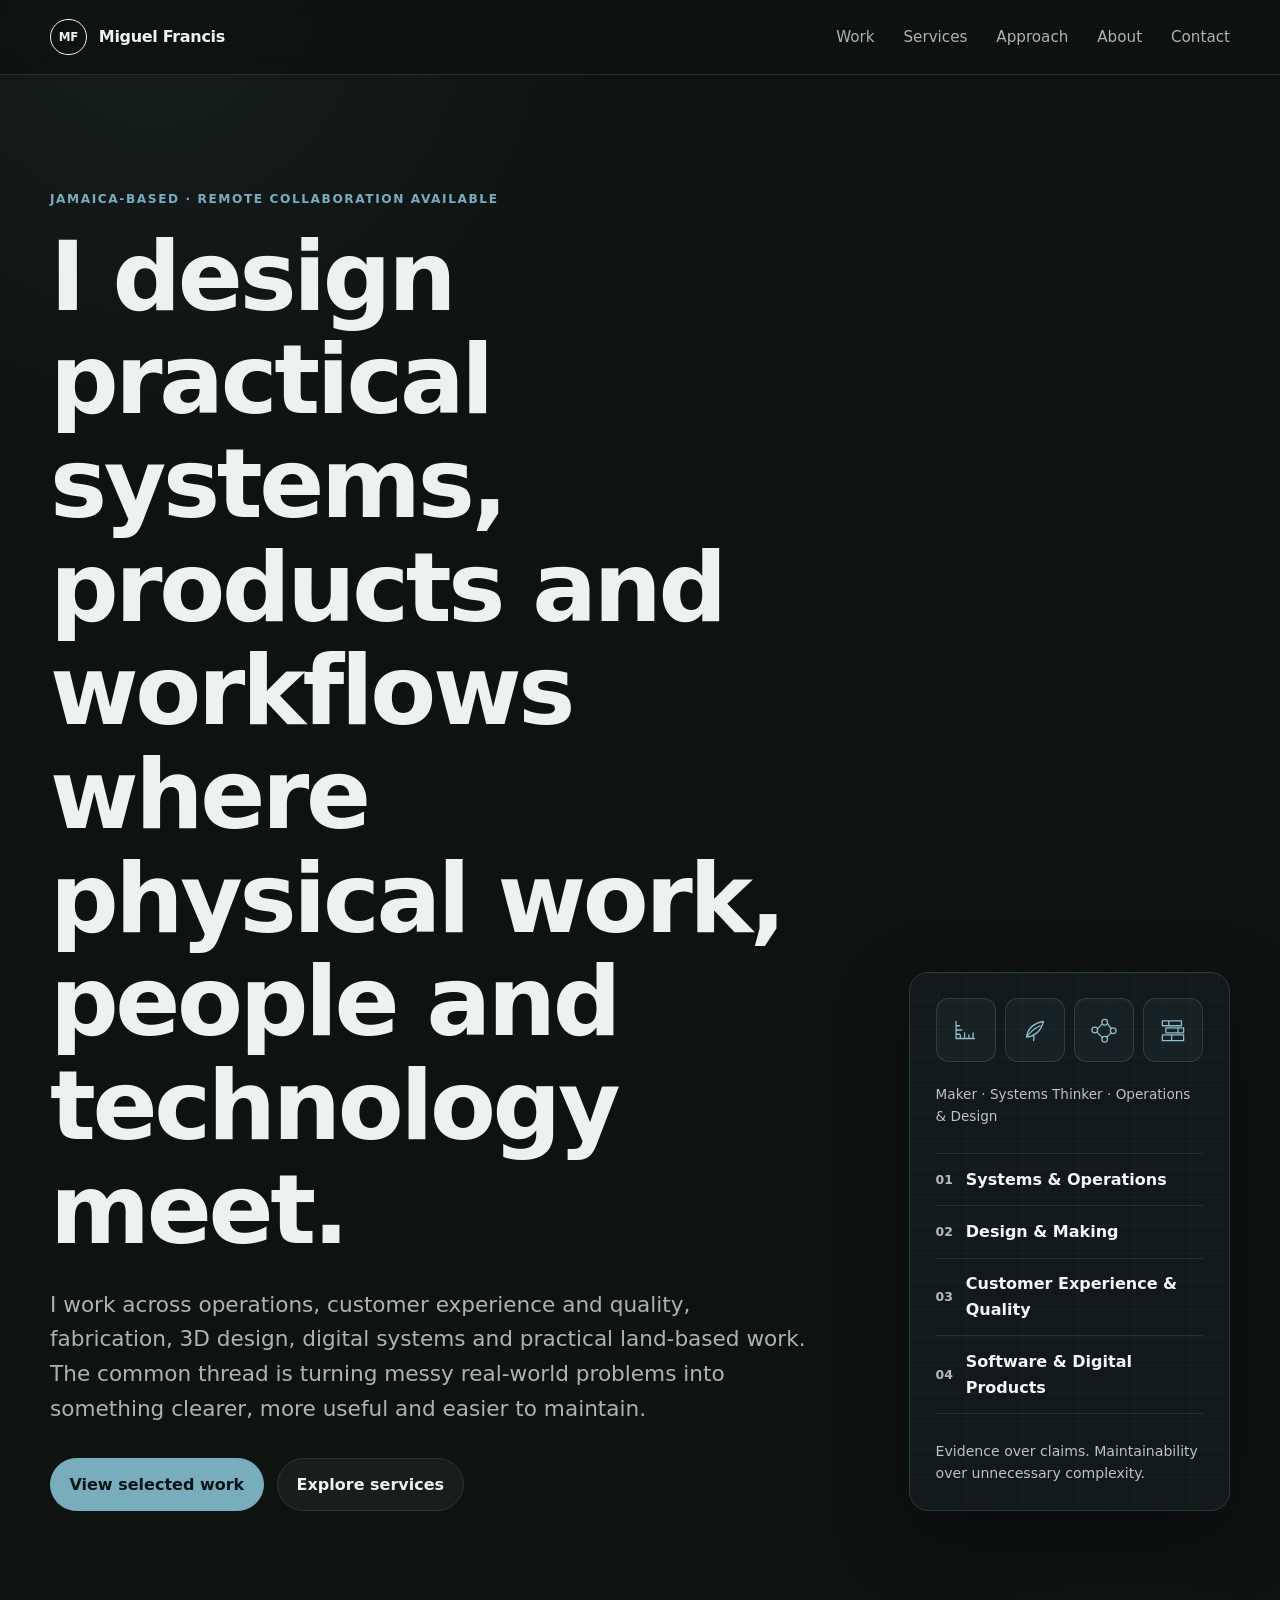
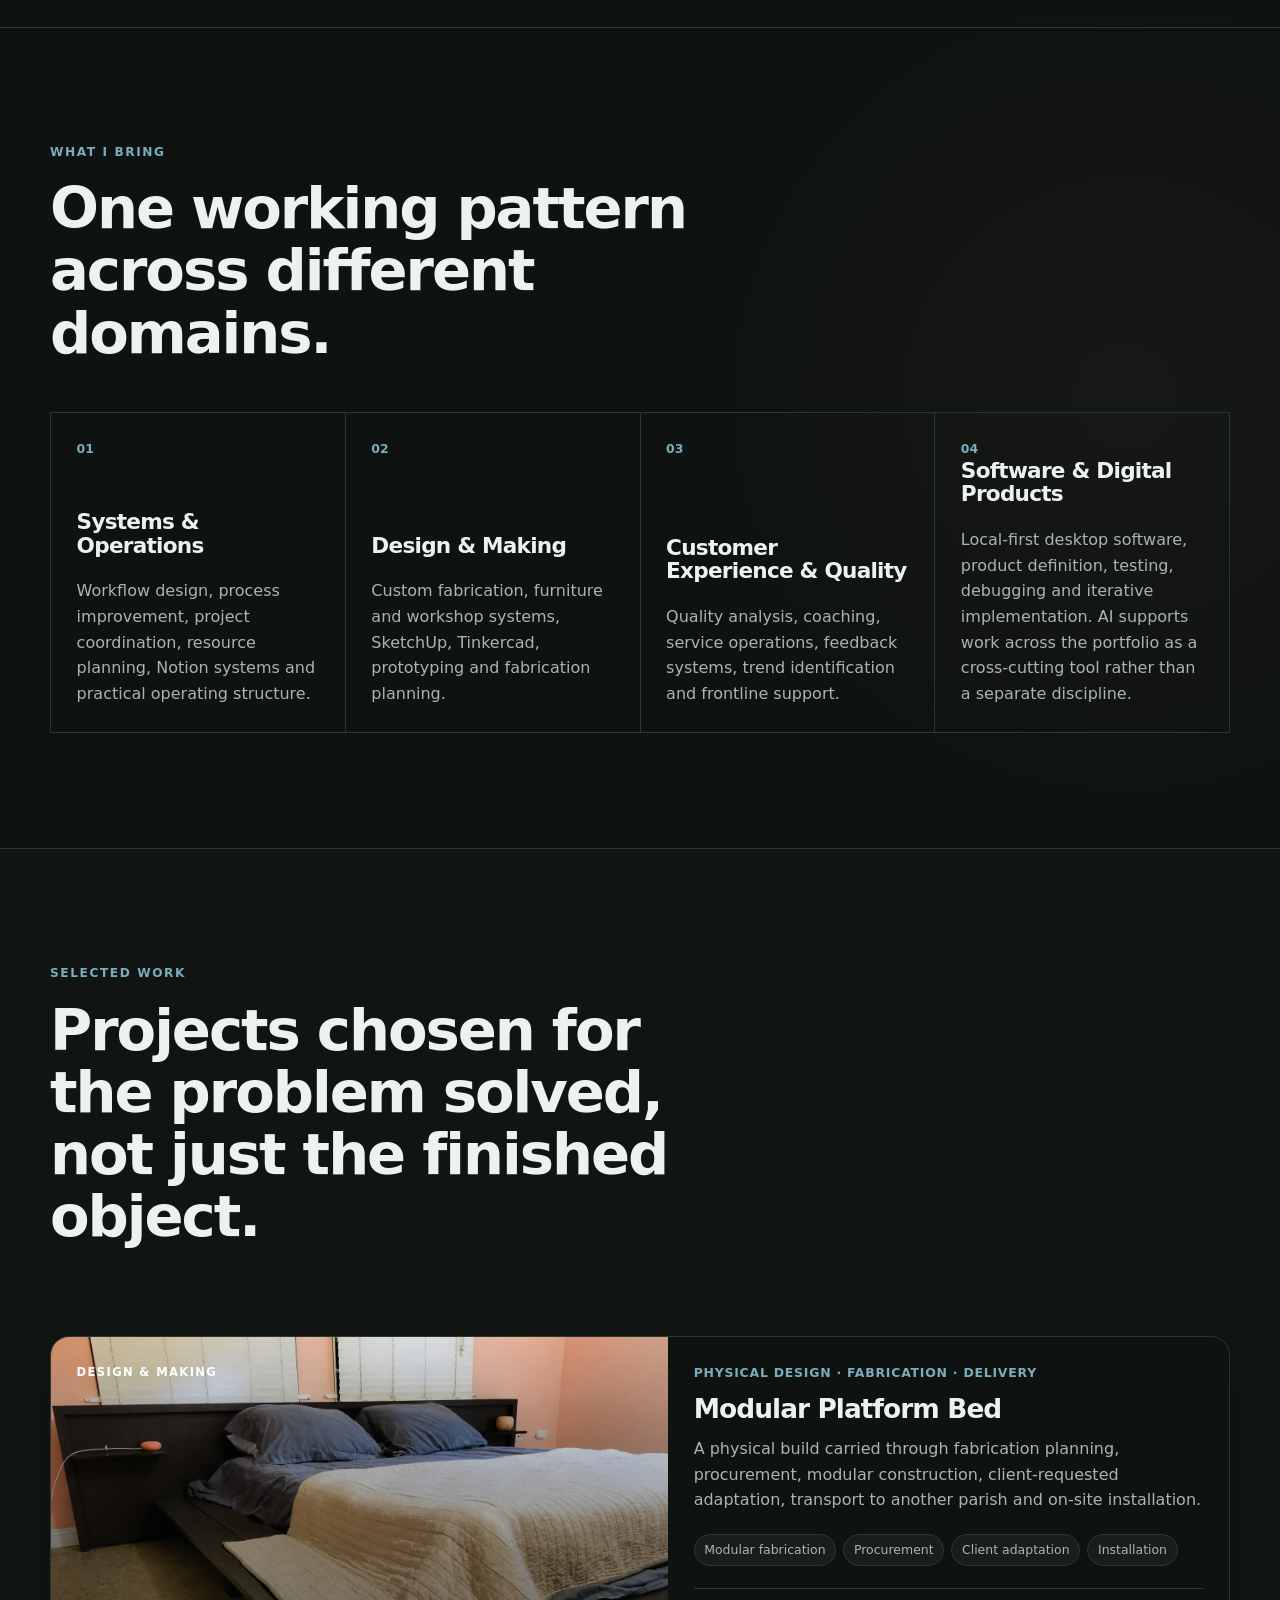
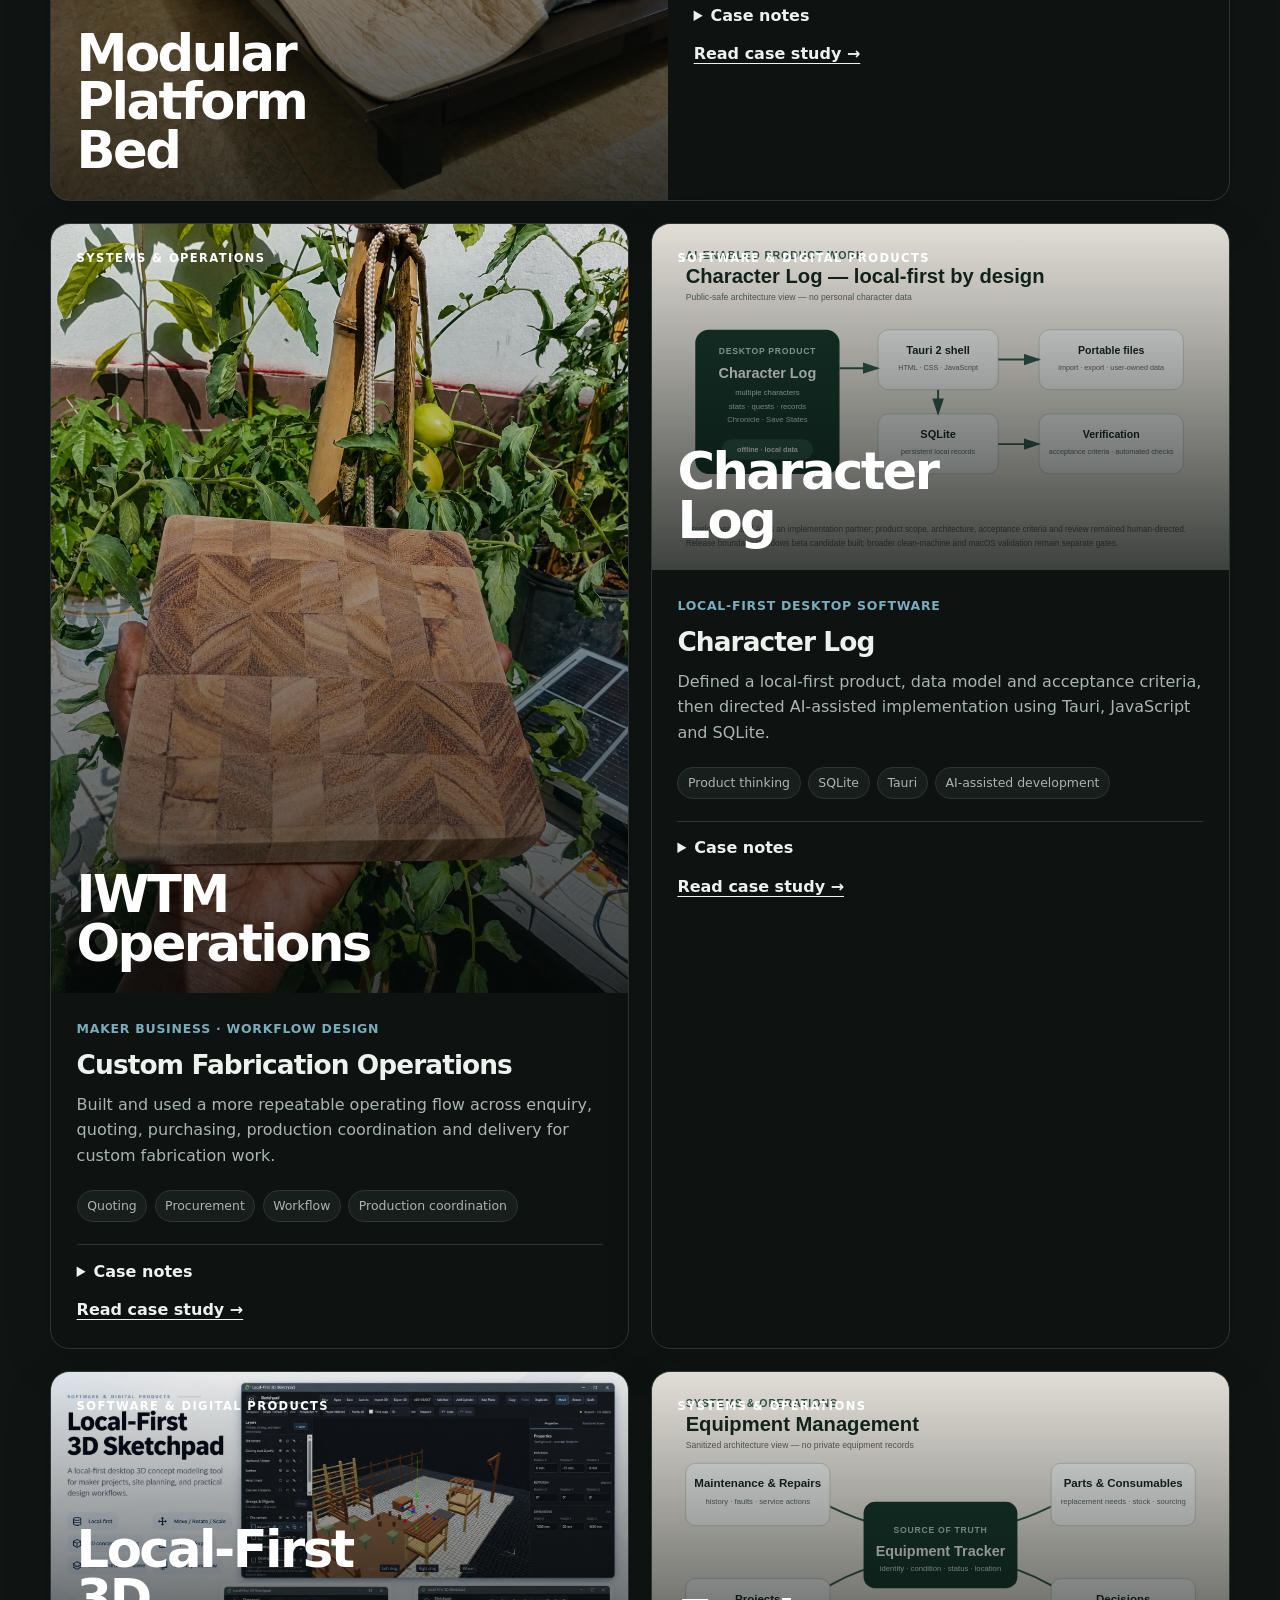
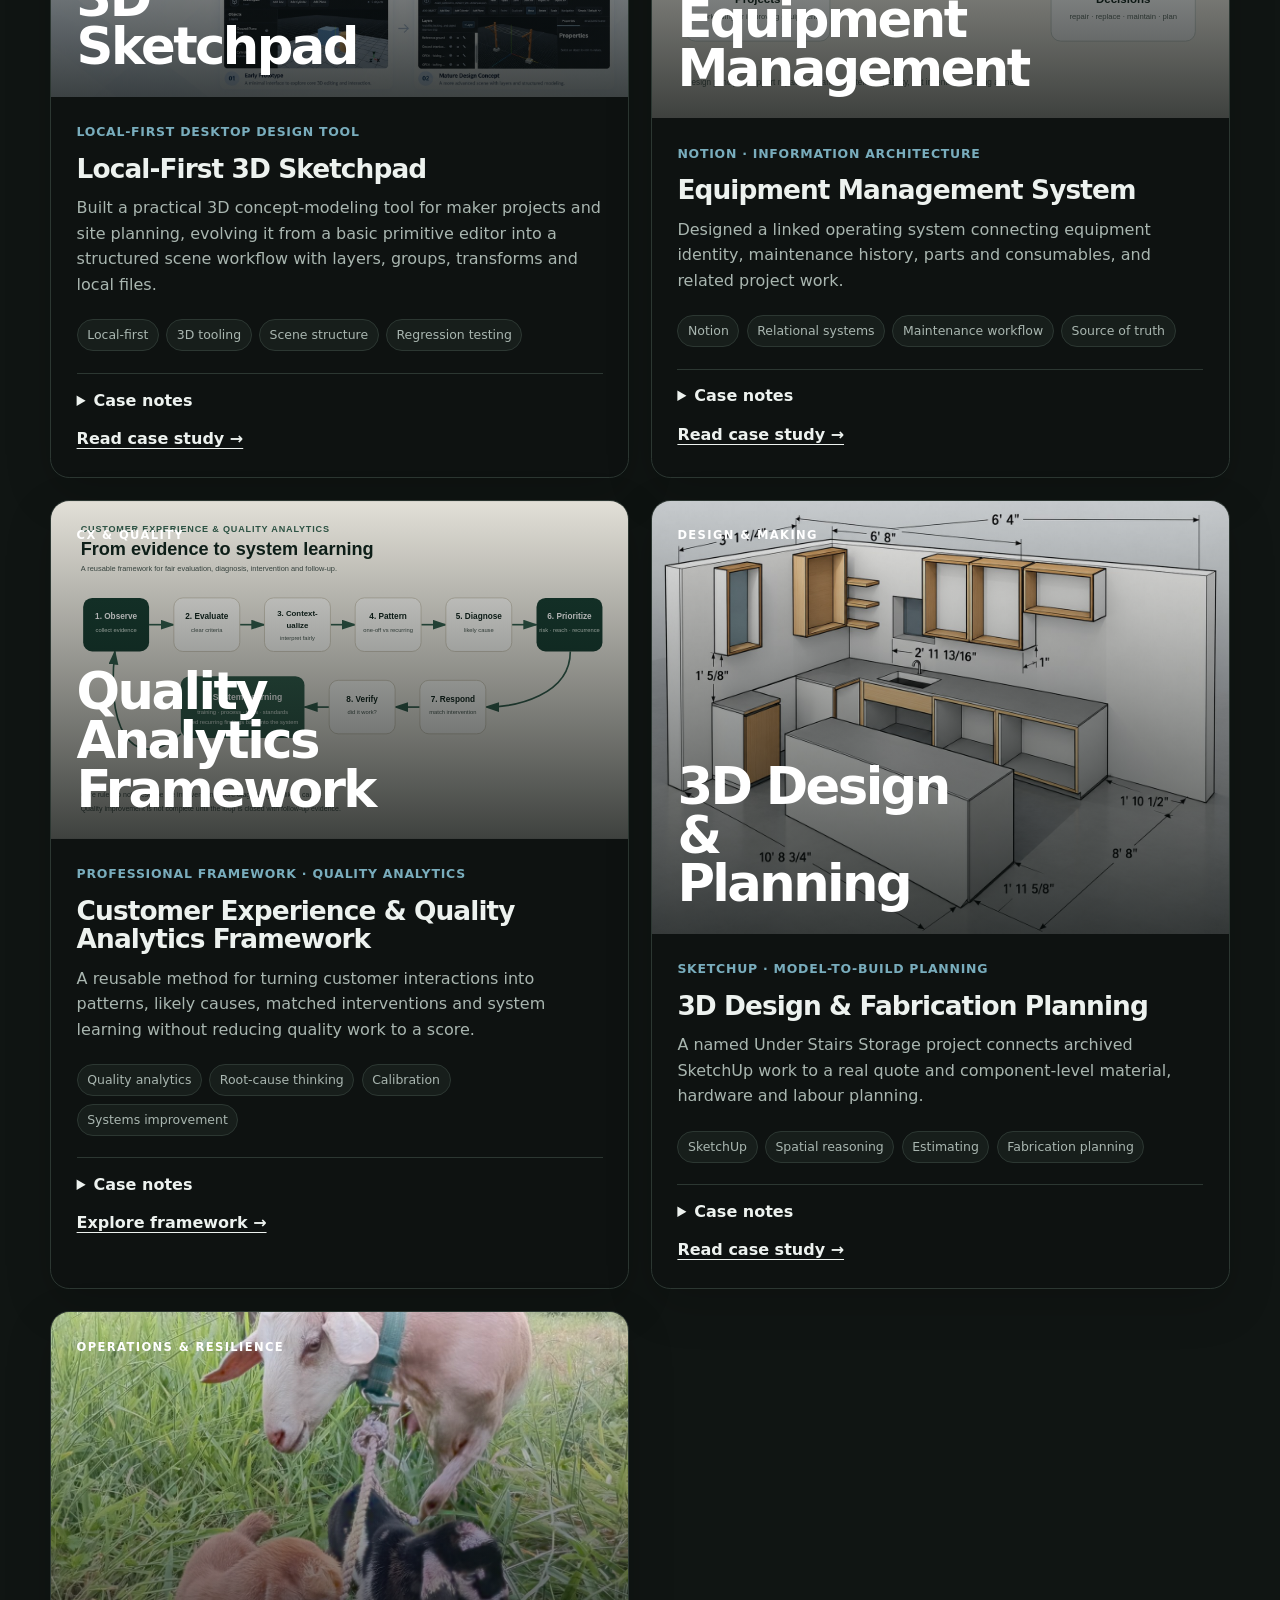
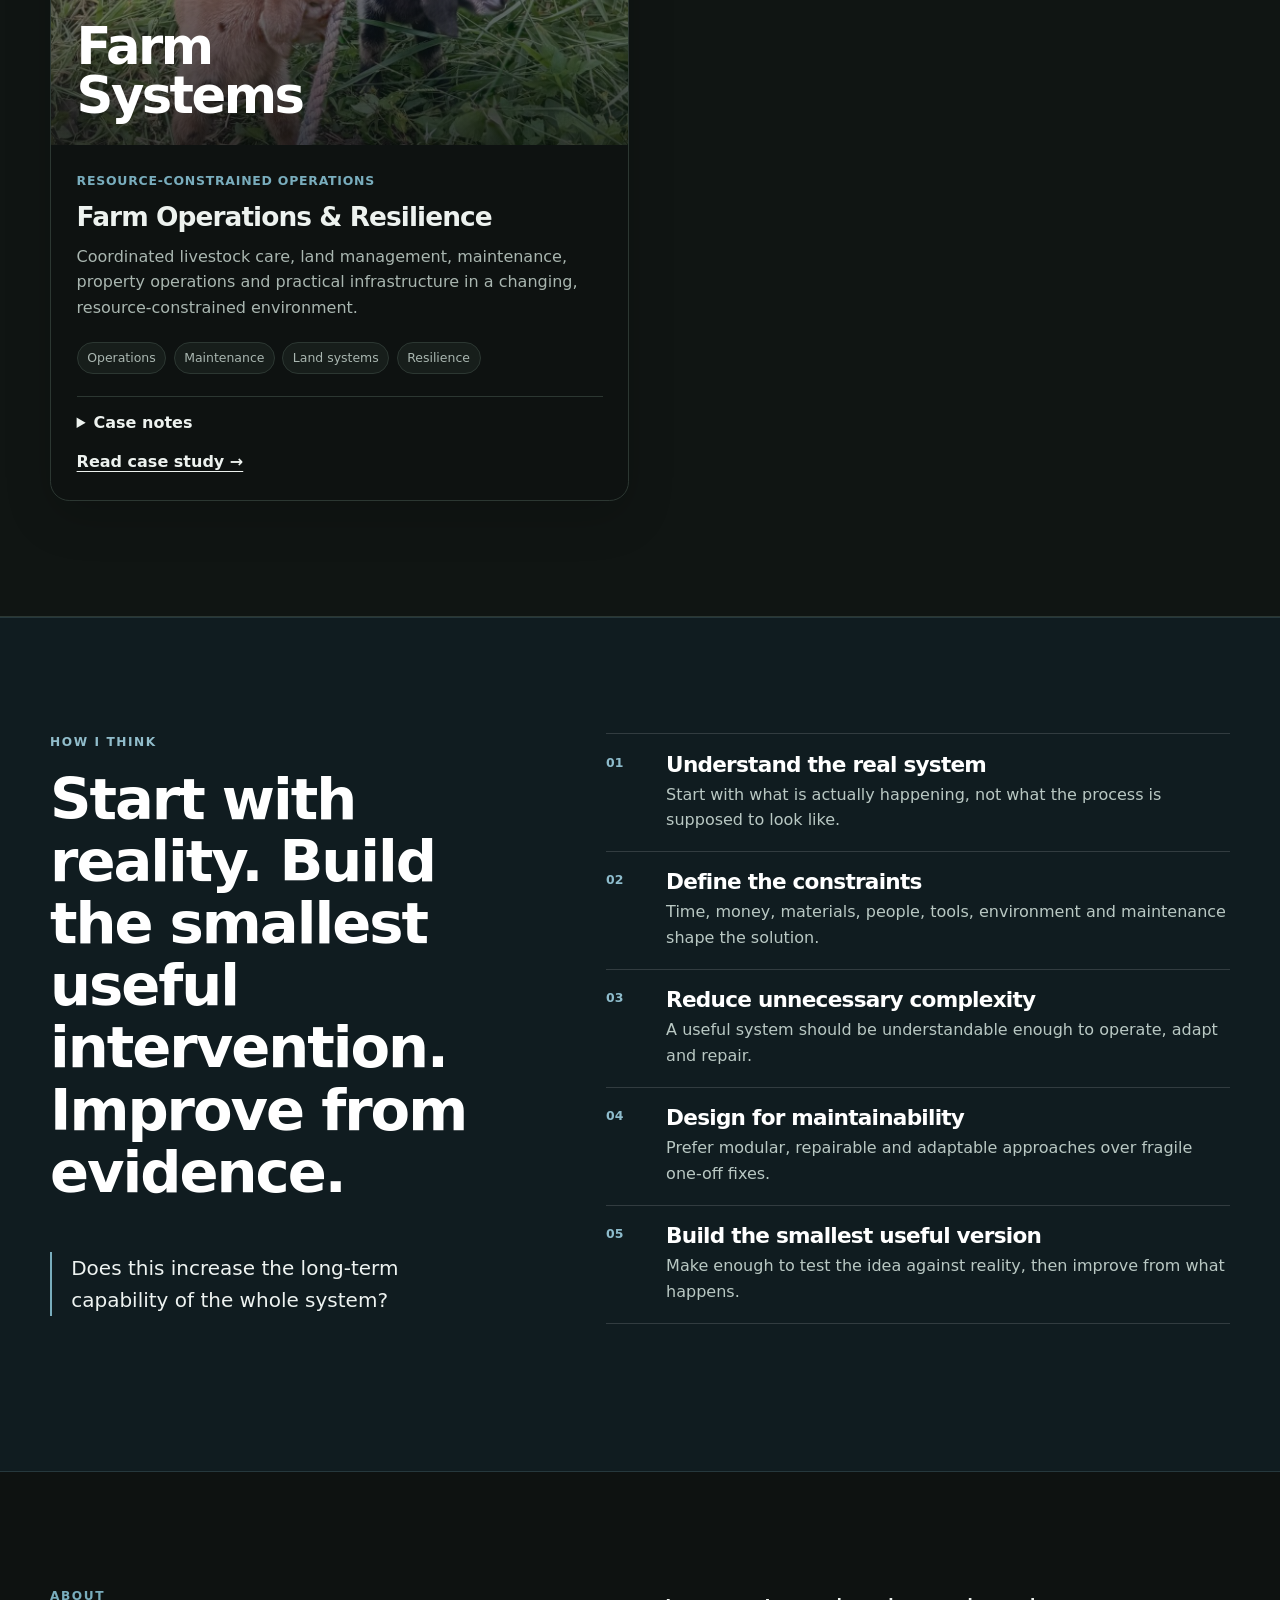
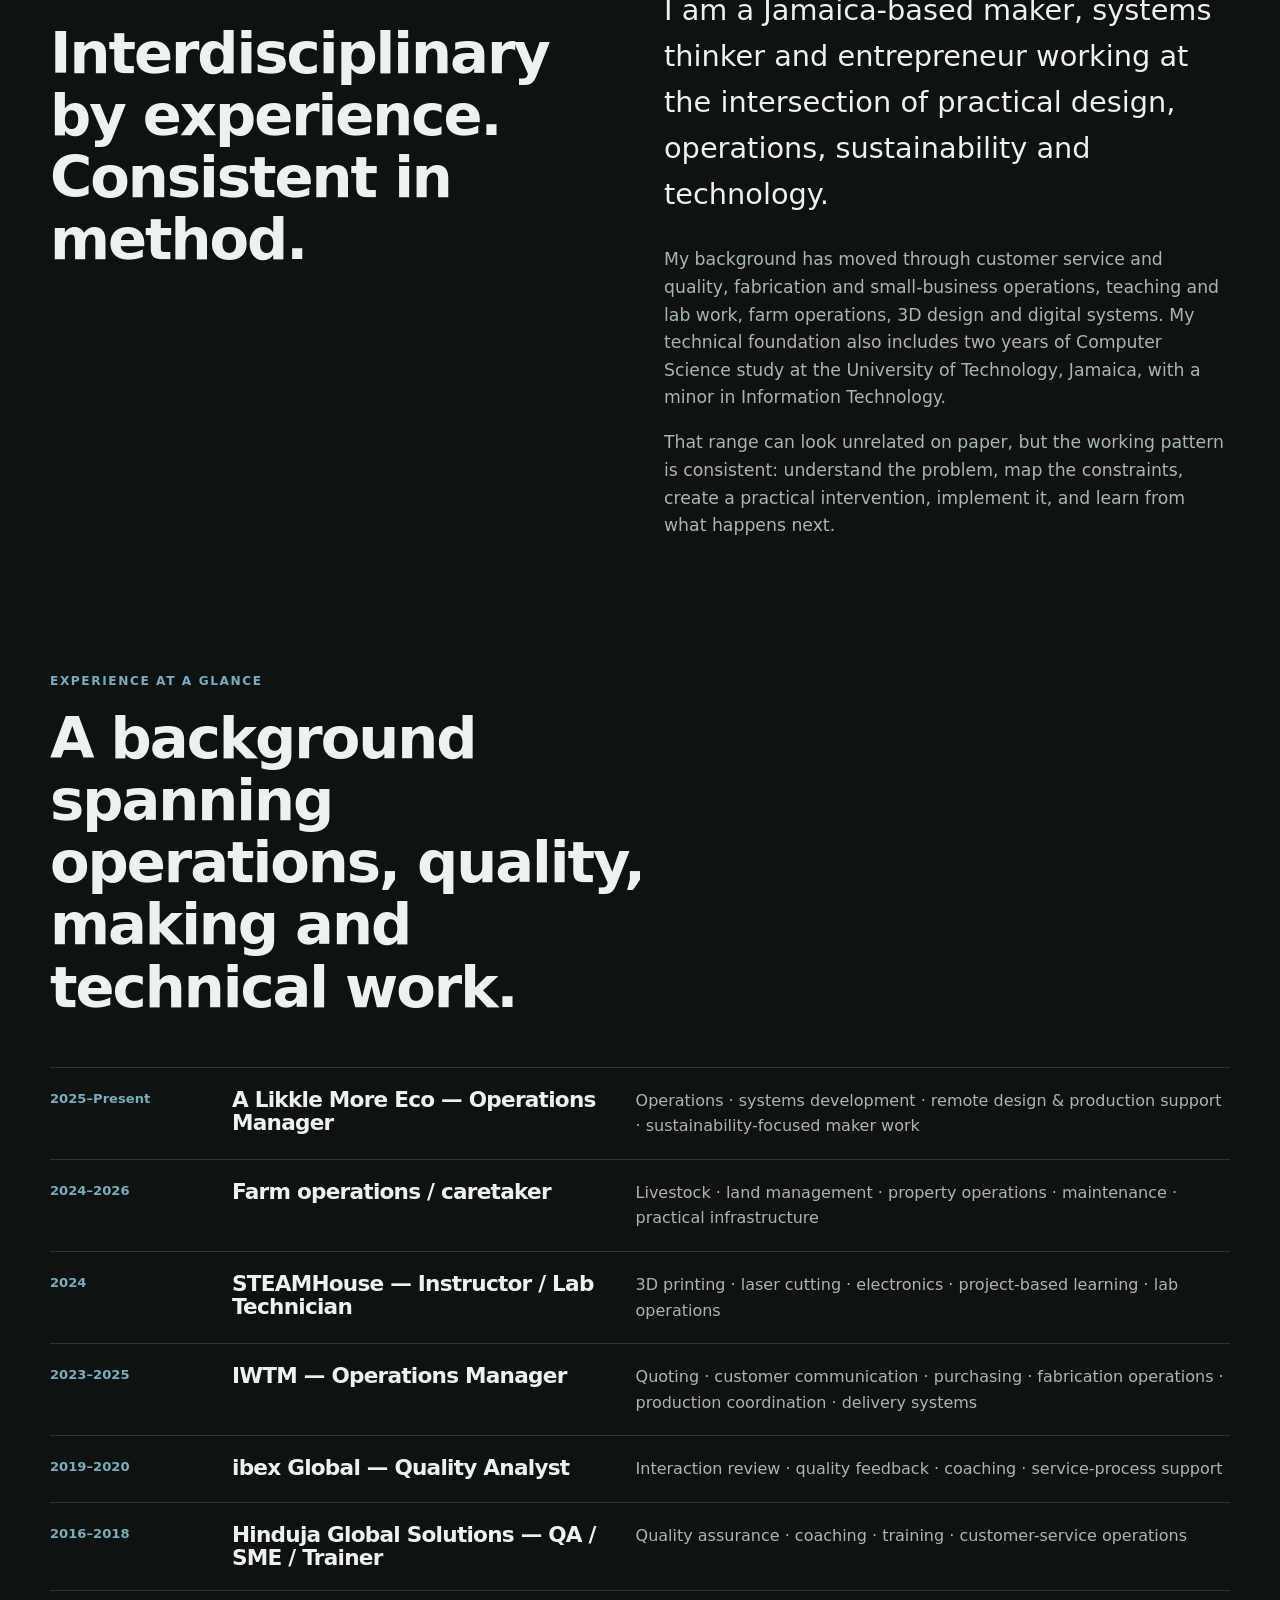
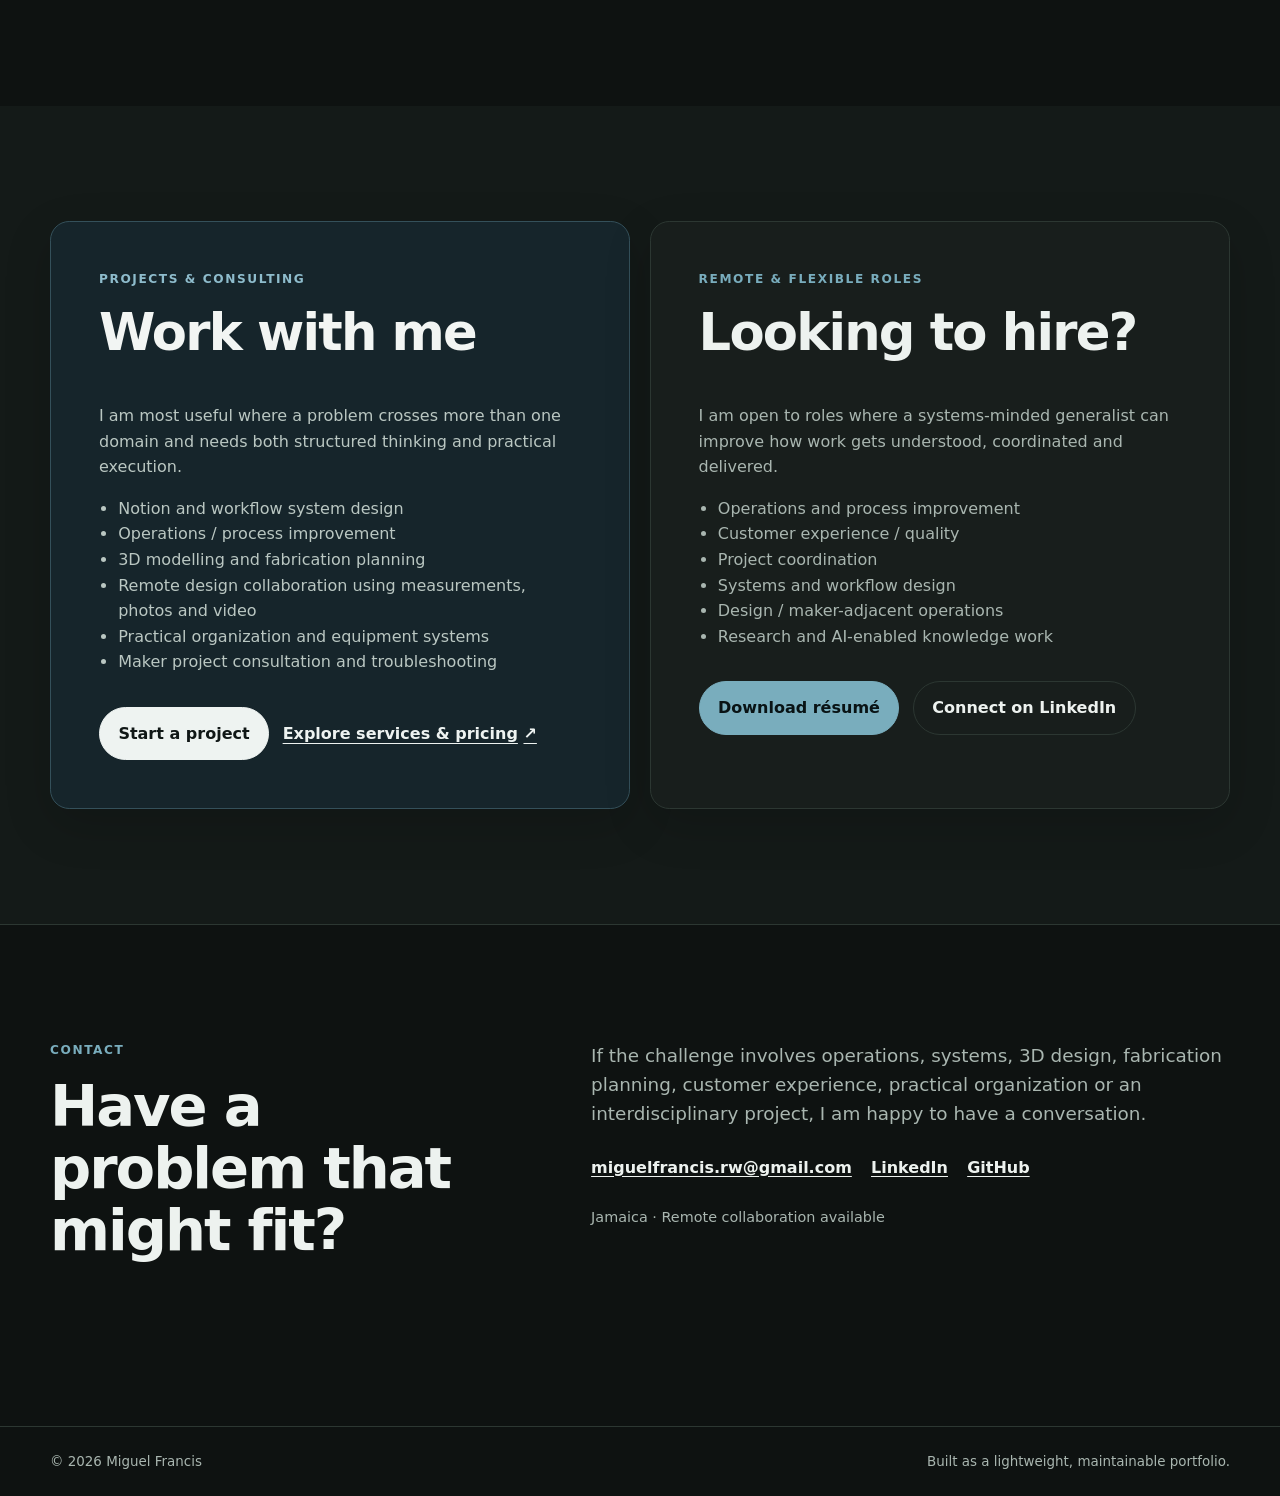
==== commit 743b85aa: "Use dimensioned kitchen model image for 3D planning preview" ====
--- a/index.html
+++ b/index.html
@@ -276,7 +276,7 @@
 
           <article class="project-card">
             <a class="project-visual project-photo visual-3d" href="case-studies/3d-design-fabrication-planning.html" aria-label="View 3D Design & Fabrication Planning case study">
-              <img src="assets/projects/3d-design/under-stairs-storage-sketchup.svg" alt="Archived SketchUp model for a real Under Stairs Storage fabrication-planning project" loading="lazy">
+              <img src="assets/projects/3d-design/kitchen-layout-public-render.jpg" alt="Dimensioned 3D kitchen cabinetry layout with island and measured cabinet positions for fabrication planning" loading="lazy">
               <div class="project-photo-overlay" aria-hidden="true">
                 <span>Design &amp; Making</span>
                 <strong>3D Design<br>&amp; Planning</strong>
--- a/styles.css
+++ b/styles.css
@@ -617,3 +617,6 @@
  .svc-contact-panel { padding: 2rem 1.45rem; }
  .svc-proof-tile img { aspect-ratio: 16 / 9; }
 }
+
+.path-primary .svc-path-link { display: inline-flex; align-items: center; gap: .35rem; color: #fff; font-weight: 750; text-underline-offset: .22em; }
+[data-theme="dark"] .path-primary .svc-path-link { color: #eef3f1; }
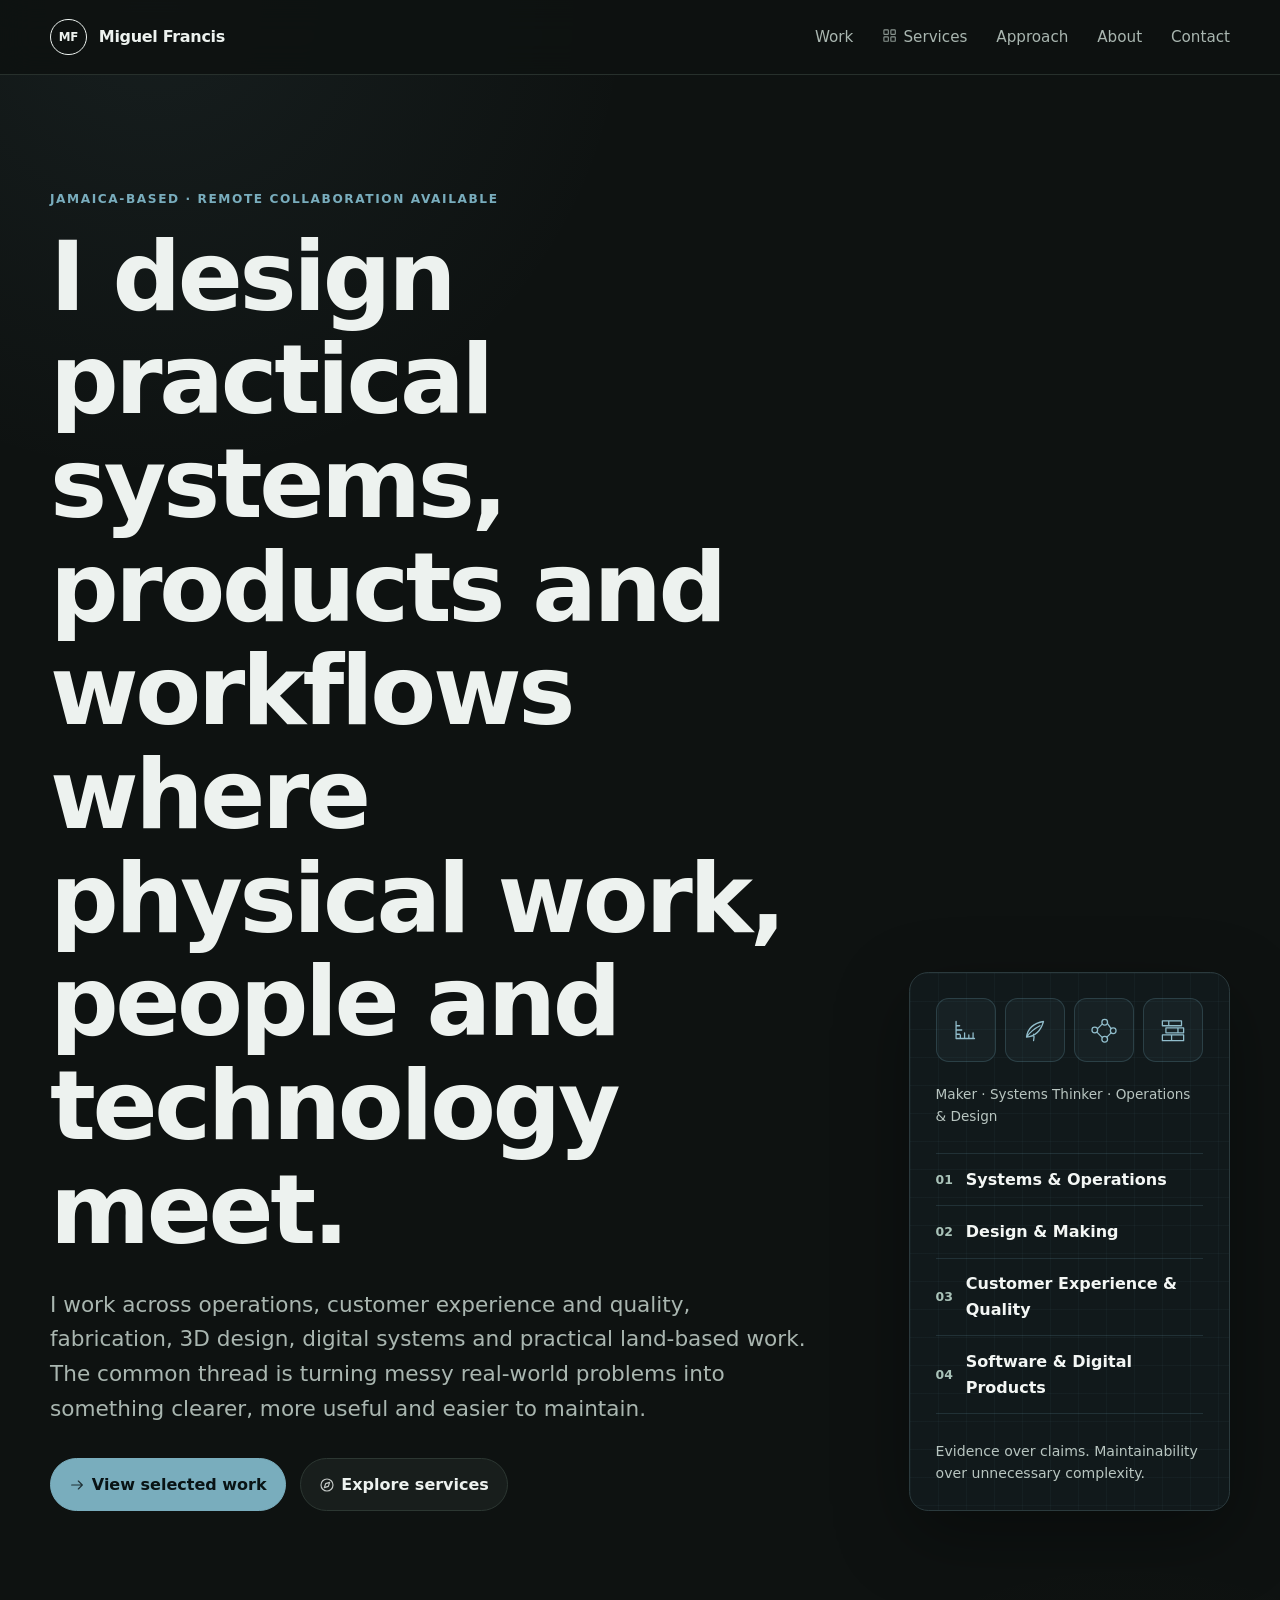
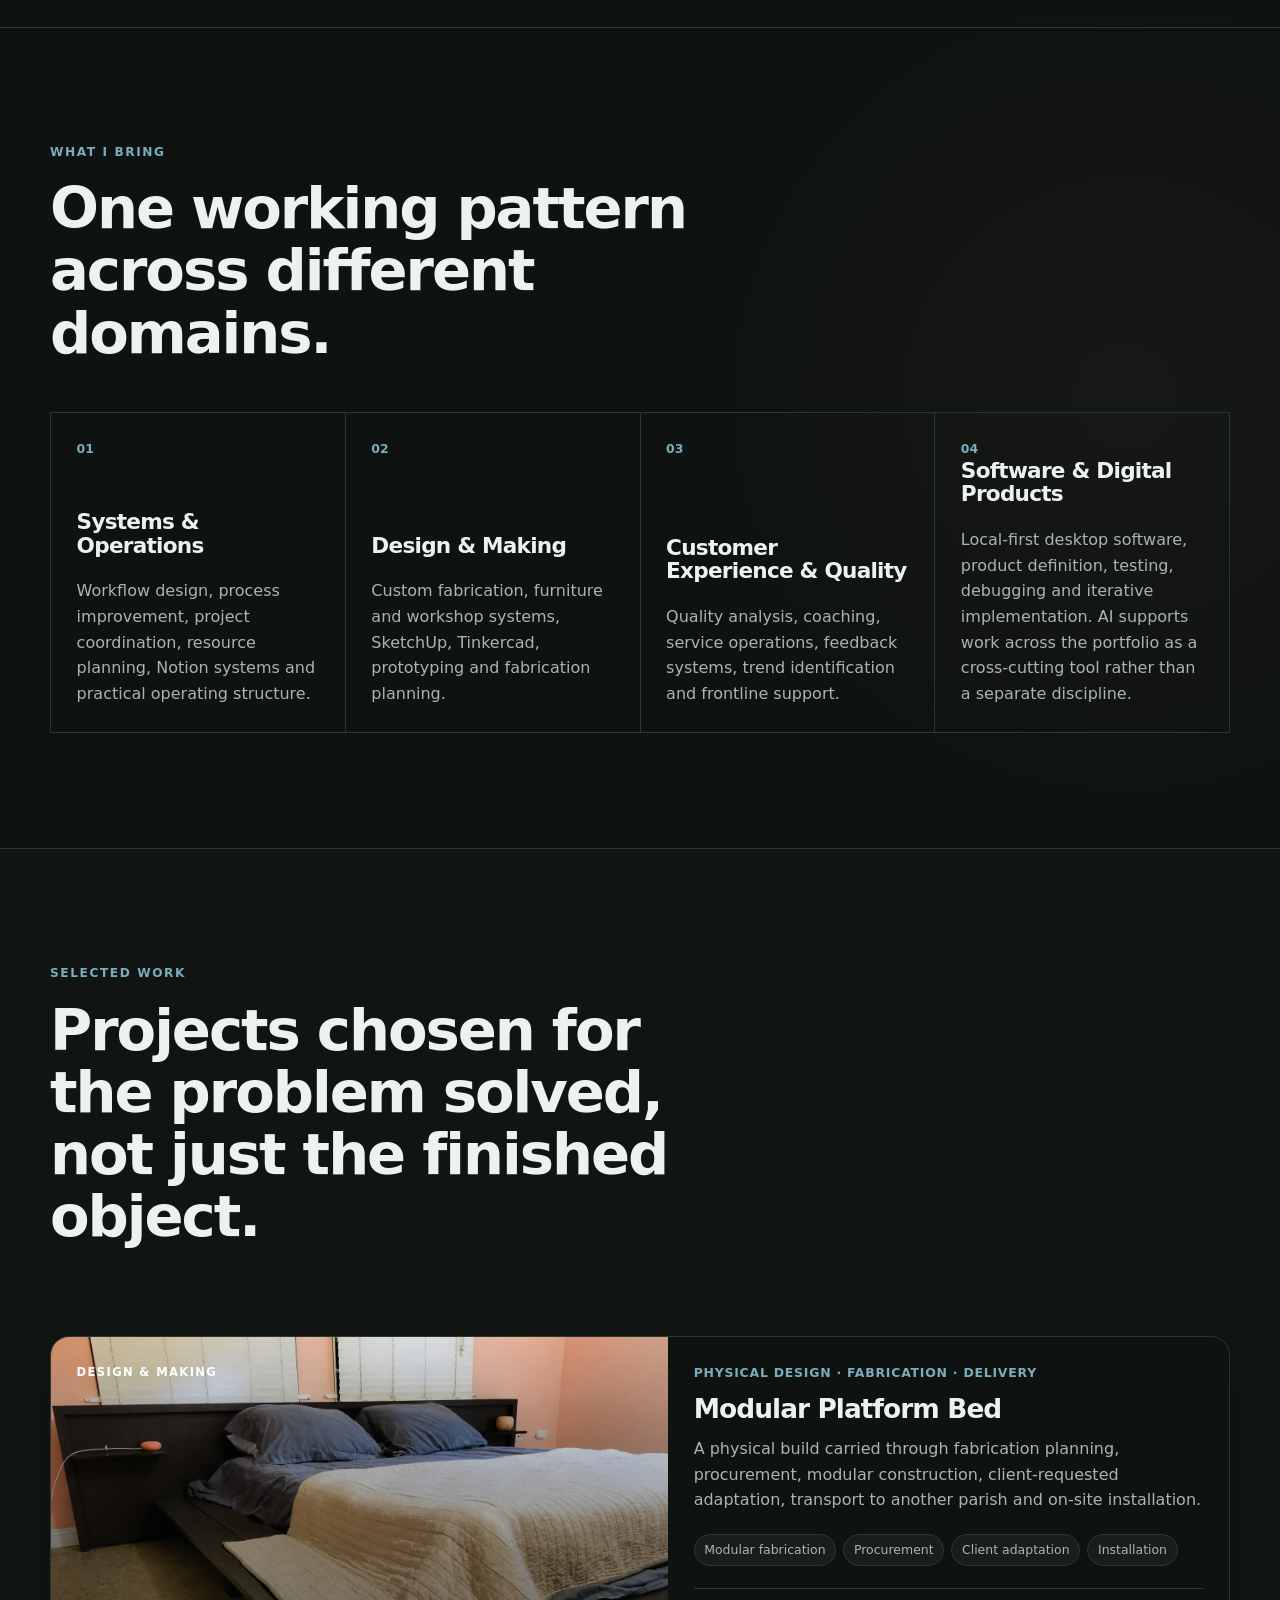
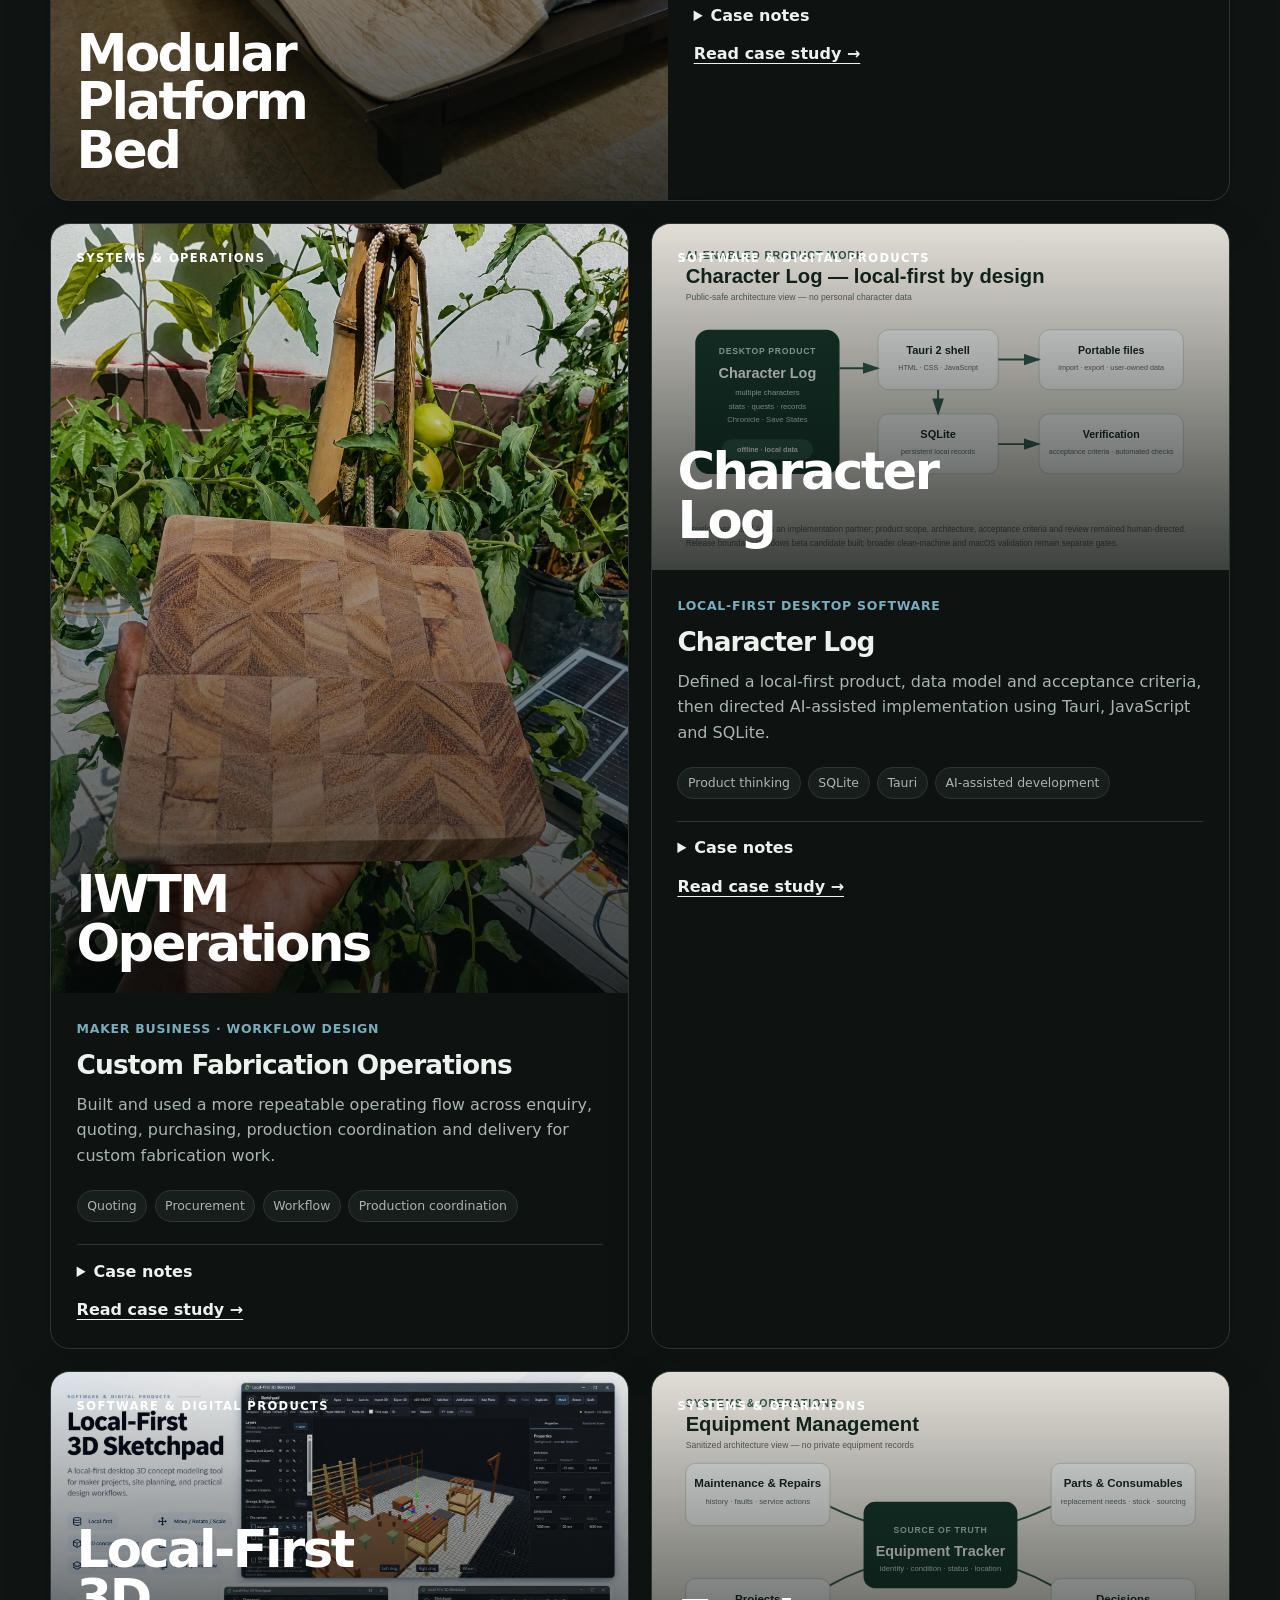
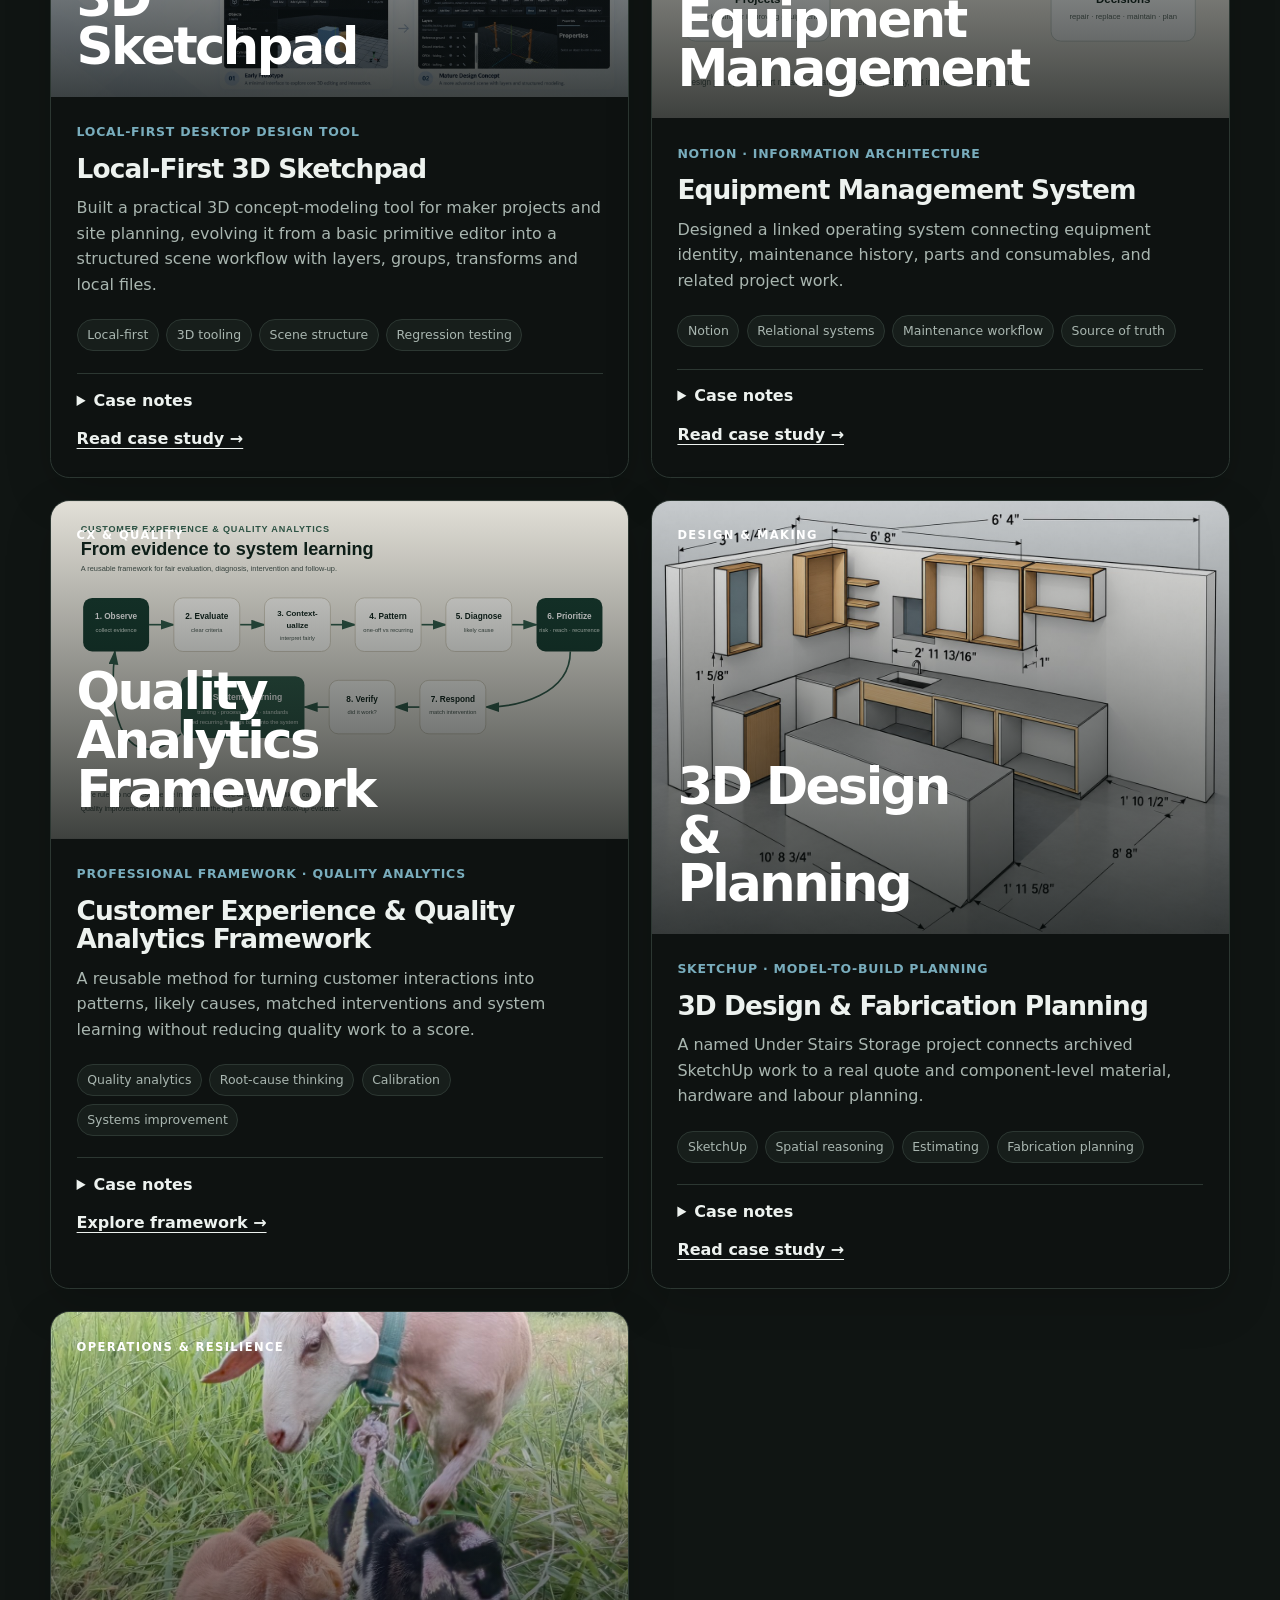
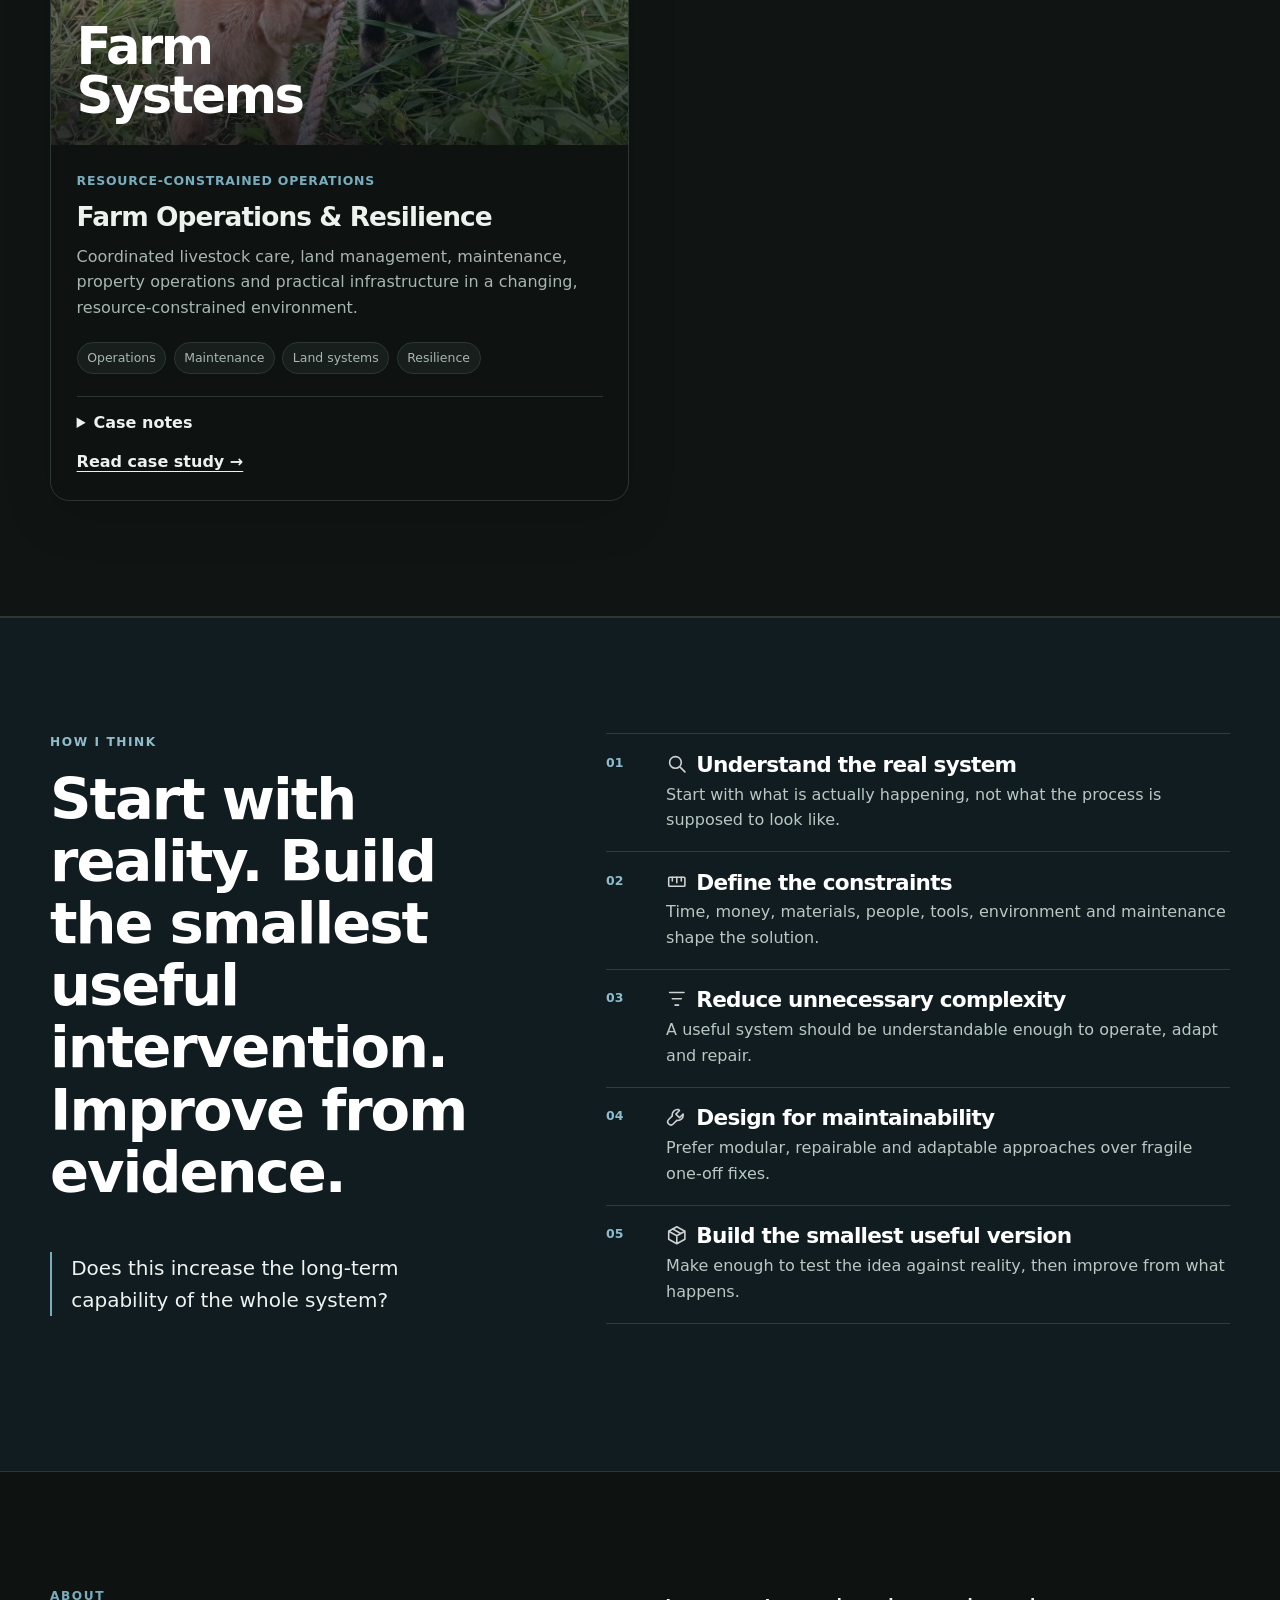
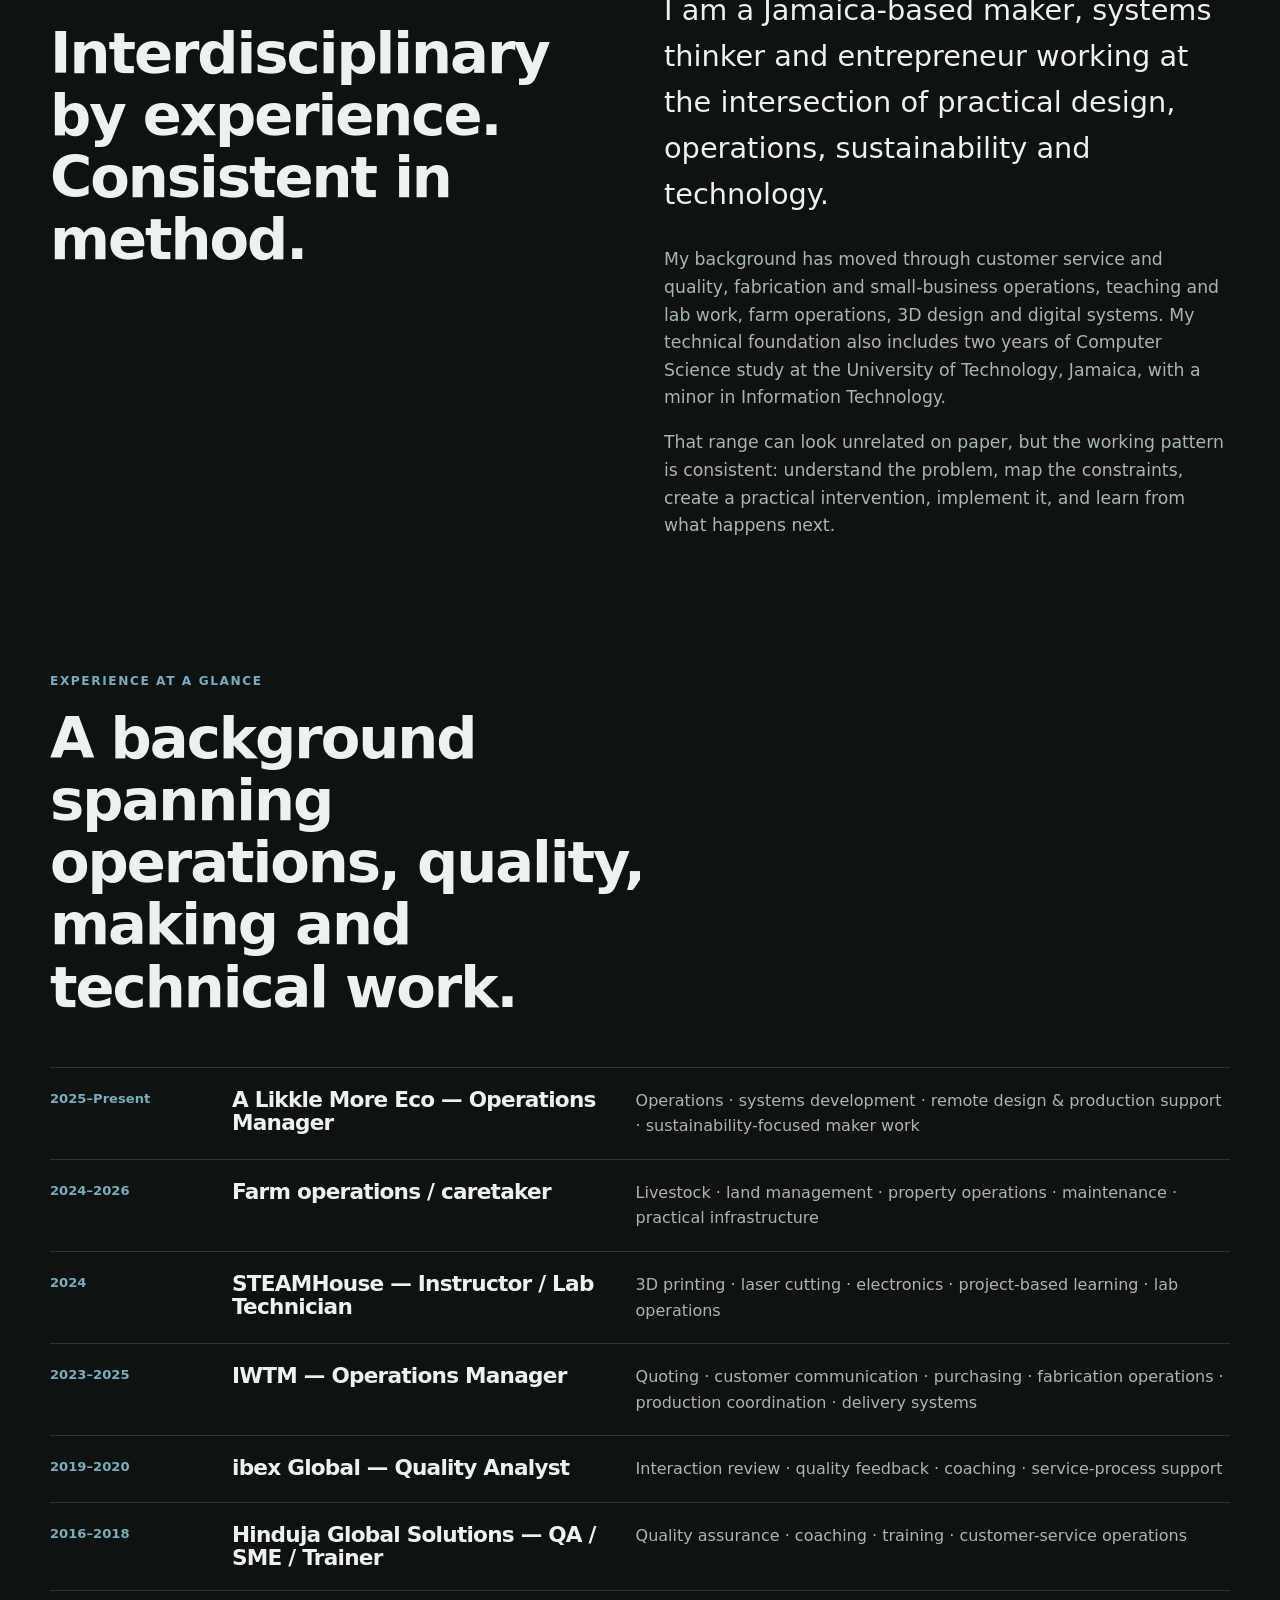
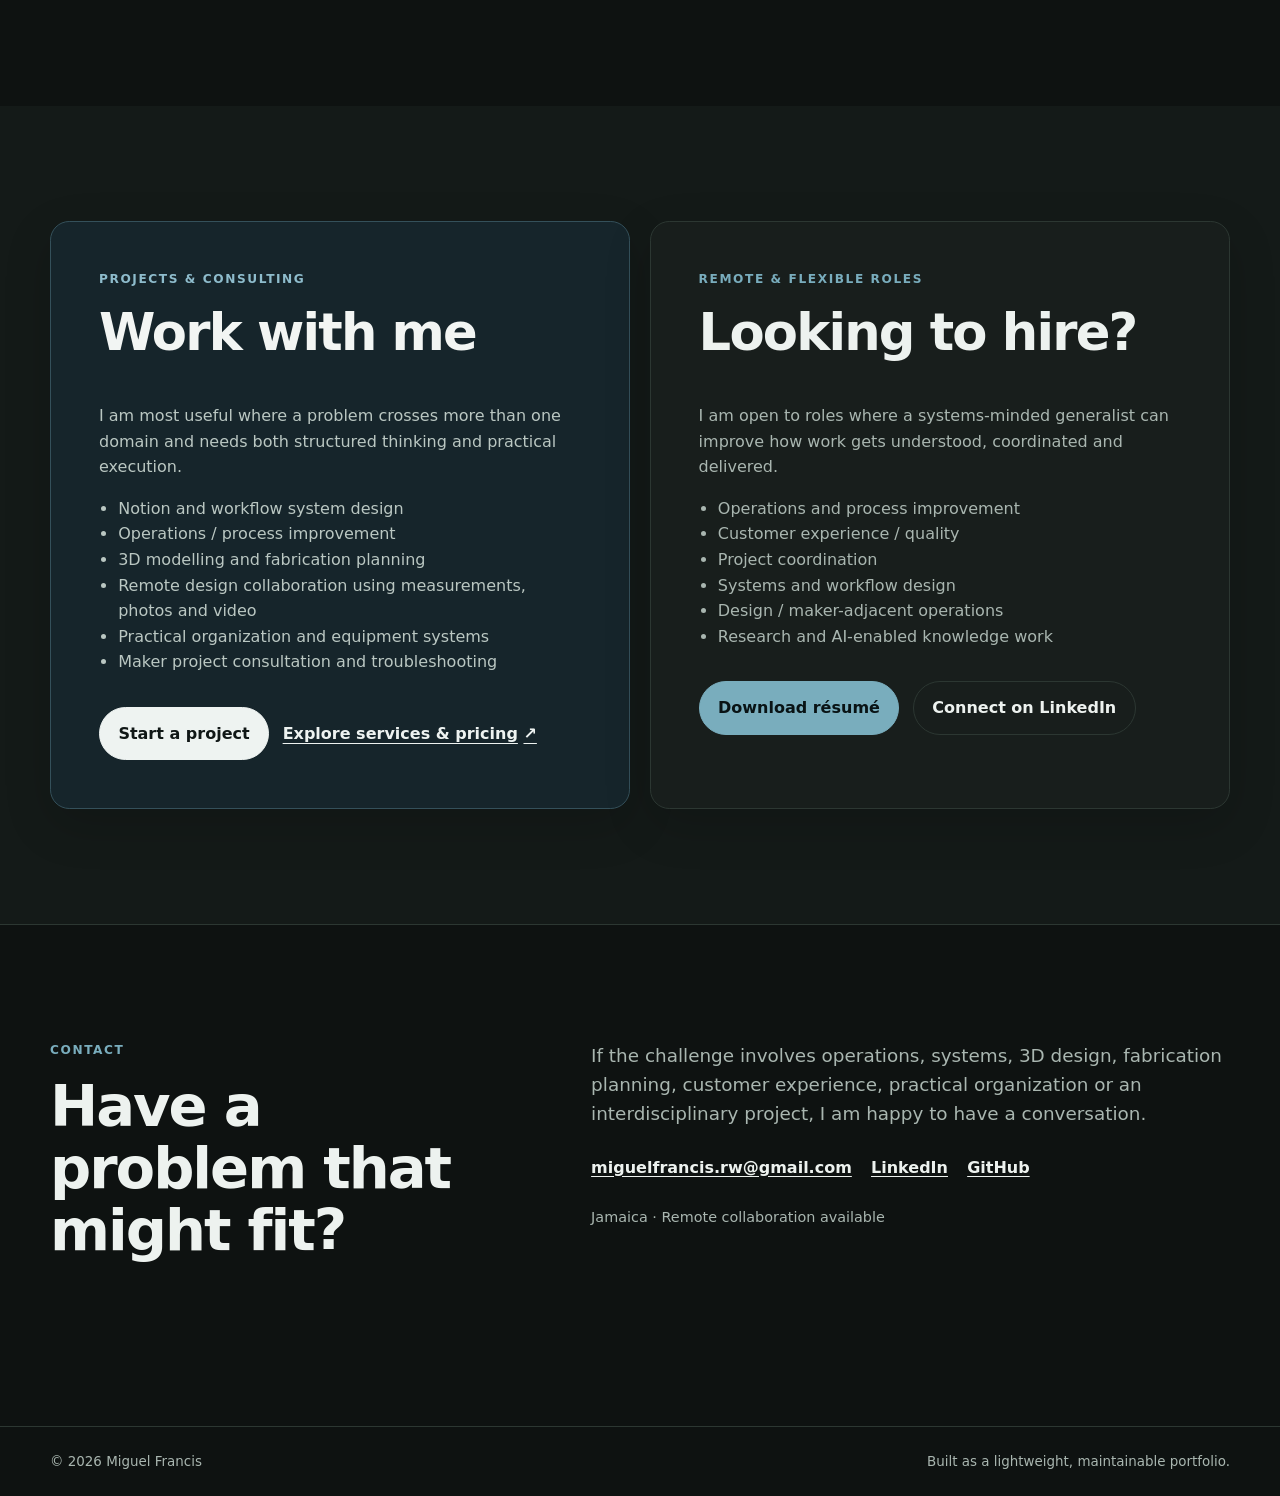
==== commit 9266e5c9: "Add understated local line icons to portfolio navigation and process" ====
--- a/index.html
+++ b/index.html
@@ -33,7 +33,7 @@
 
       <nav id="site-nav" class="site-nav" aria-label="Primary navigation">
         <a href="#work">Work</a>
-        <a href="services.html">Services</a>
+        <a href="services.html"><svg class="ui-icon" data-icon="grid" viewBox="0 0 24 24" width="18" height="18" fill="none" stroke="currentColor" stroke-width="1.75" stroke-linecap="round" stroke-linejoin="round" aria-hidden="true" focusable="false"><rect x="3" y="3" width="7" height="7" rx="1"/><rect x="14" y="3" width="7" height="7" rx="1"/><rect x="3" y="14" width="7" height="7" rx="1"/><rect x="14" y="14" width="7" height="7" rx="1"/></svg>Services</a>
         <a href="#approach">Approach</a>
         <a href="#about">About</a>
         <a href="#contact">Contact</a>
@@ -53,8 +53,8 @@
             real-world problems into something clearer, more useful and easier to maintain.
           </p>
           <div class="actions">
-            <a class="button button-primary" href="#work">View selected work</a>
-            <a class="button button-secondary" href="services.html">Explore services</a>
+            <a class="button button-primary" href="#work"><svg class="ui-icon" data-icon="arrow" viewBox="0 0 24 24" width="18" height="18" fill="none" stroke="currentColor" stroke-width="1.75" stroke-linecap="round" stroke-linejoin="round" aria-hidden="true" focusable="false"><path d="M4 12h16m-6-6 6 6-6 6"/></svg>View selected work</a>
+            <a class="button button-secondary" href="services.html"><svg class="ui-icon" data-icon="compass" viewBox="0 0 24 24" width="18" height="18" fill="none" stroke="currentColor" stroke-width="1.75" stroke-linecap="round" stroke-linejoin="round" aria-hidden="true" focusable="false"><circle cx="12" cy="12" r="9"/><path d="m16 8-2 6-6 2 2-6 6-2Z"/></svg>Explore services</a>
           </div>
         </div>
 
@@ -332,11 +332,11 @@
         </div>
 
         <ol class="process-list">
-          <li><span>01</span><div><h3>Understand the real system</h3><p>Start with what is actually happening, not what the process is supposed to look like.</p></div></li>
-          <li><span>02</span><div><h3>Define the constraints</h3><p>Time, money, materials, people, tools, environment and maintenance shape the solution.</p></div></li>
-          <li><span>03</span><div><h3>Reduce unnecessary complexity</h3><p>A useful system should be understandable enough to operate, adapt and repair.</p></div></li>
-          <li><span>04</span><div><h3>Design for maintainability</h3><p>Prefer modular, repairable and adaptable approaches over fragile one-off fixes.</p></div></li>
-          <li><span>05</span><div><h3>Build the smallest useful version</h3><p>Make enough to test the idea against reality, then improve from what happens.</p></div></li>
+          <li><span>01</span><div><h3><svg class="ui-icon" data-icon="search" viewBox="0 0 24 24" width="18" height="18" fill="none" stroke="currentColor" stroke-width="1.75" stroke-linecap="round" stroke-linejoin="round" aria-hidden="true" focusable="false"><circle cx="10.5" cy="10.5" r="6.5"/><path d="m16 16 5 5"/></svg>Understand the real system</h3><p>Start with what is actually happening, not what the process is supposed to look like.</p></div></li>
+          <li><span>02</span><div><h3><svg class="ui-icon" data-icon="ruler" viewBox="0 0 24 24" width="18" height="18" fill="none" stroke="currentColor" stroke-width="1.75" stroke-linecap="round" stroke-linejoin="round" aria-hidden="true" focusable="false"><rect x="3" y="7" width="18" height="10" rx="1"/><path d="M7 7v4m5-4v6m5-6v4"/></svg>Define the constraints</h3><p>Time, money, materials, people, tools, environment and maintenance shape the solution.</p></div></li>
+          <li><span>03</span><div><h3><svg class="ui-icon" data-icon="filter" viewBox="0 0 24 24" width="18" height="18" fill="none" stroke="currentColor" stroke-width="1.75" stroke-linecap="round" stroke-linejoin="round" aria-hidden="true" focusable="false"><path d="M4 5h16M7 12h10m-7 7h4"/></svg>Reduce unnecessary complexity</h3><p>A useful system should be understandable enough to operate, adapt and repair.</p></div></li>
+          <li><span>04</span><div><h3><svg class="ui-icon" data-icon="wrench" viewBox="0 0 24 24" width="18" height="18" fill="none" stroke="currentColor" stroke-width="1.75" stroke-linecap="round" stroke-linejoin="round" aria-hidden="true" focusable="false"><path d="M14 4a6 6 0 0 0-7 7l-4 4a3.5 3.5 0 0 0 5 5l4-4a6 6 0 0 0 7-7l-4 4-4-4 4-4Z"/></svg>Design for maintainability</h3><p>Prefer modular, repairable and adaptable approaches over fragile one-off fixes.</p></div></li>
+          <li><span>05</span><div><h3><svg class="ui-icon" data-icon="box" viewBox="0 0 24 24" width="18" height="18" fill="none" stroke="currentColor" stroke-width="1.75" stroke-linecap="round" stroke-linejoin="round" aria-hidden="true" focusable="false"><path d="m12 3 9 5v9l-9 5-9-5V8l9-5Zm0 10 9-5M3 8l9 5v9M7.5 5.5l9 5"/></svg>Build the smallest useful version</h3><p>Make enough to test the idea against reality, then improve from what happens.</p></div></li>
         </ol>
       </div>
     </section>
--- a/styles.css
+++ b/styles.css
@@ -541,6 +541,7 @@
 .svc-section-head h2 { margin-bottom: 0; max-width: none; }
 .svc-section-head > p { max-width: 46ch; margin-bottom: .1rem; }
 .svc-grid { display: grid; grid-template-columns: repeat(3, minmax(0, 1fr)); gap: 1.1rem; align-items: stretch; }
+.svc-feature-card { grid-column: 1 / -1; }
 .svc-card { display: flex; flex-direction: column; min-width: 0; background: var(--paper); border: 1px solid var(--line); border-radius: var(--radius); padding: clamp(1.25rem, 2.4vw, 1.8rem); }
 .svc-group:nth-of-type(even) .svc-card { background: var(--white); }
 .svc-card-top { display: flex; justify-content: space-between; align-items: center; gap: 1rem; margin-bottom: 2.2rem; }
@@ -552,6 +553,8 @@
 .svc-price-label { margin-bottom: .3rem; color: var(--ink-soft); font-size: .8rem; font-weight: 700; }
 .svc-price-value { color: var(--ink); font-size: clamp(1.65rem, 2.6vw, 2.25rem); line-height: 1.2; font-weight: 800; letter-spacing: -.045em; margin: 0; }
 .svc-price-value span { color: var(--ink-soft); font-size: .82rem; letter-spacing: 0; font-weight: 600; }
+.svc-price-secondary { color: var(--ink-soft); border-top: 1px solid var(--line); margin: .85rem 0 0; padding-top: .65rem; font-size: .83rem; line-height: 1.5; }
+.svc-price-secondary strong { color: var(--ink); font-weight: 800; }
 .svc-details { border-block: 1px solid var(--line); padding: .85rem 0; }
 .svc-details summary { display: flex; align-items: center; justify-content: space-between; gap: .8rem; list-style: none; font-size: .88rem; }
 .svc-details summary::-webkit-details-marker { display: none; }
@@ -620,3 +623,48 @@
 
 .path-primary .svc-path-link { display: inline-flex; align-items: center; gap: .35rem; color: #fff; font-weight: 750; text-underline-offset: .22em; }
 [data-theme="dark"] .path-primary .svc-path-link { color: #eef3f1; }
+
+/* Kitchen-led 3D planning case-study introduction. */
+.design-feature-hero .case-hero-grid {
+  grid-template-columns: minmax(0, .9fr) minmax(0, 1.1fr);
+  align-items: center;
+  gap: clamp(2rem, 5vw, 5rem);
+}
+.design-feature-card { padding: clamp(1rem, 2vw, 1.6rem); min-width: 0; }
+.design-feature-title { margin-bottom: .8rem; }
+.design-feature-title strong,
+.design-feature-title span { display: block; }
+.design-feature-title strong { margin-bottom: .2rem; }
+.design-feature-figure { margin: 0; }
+.design-feature-figure a { display: block; }
+.design-feature-figure img {
+  display: block;
+  width: 100%;
+  height: auto;
+  max-height: none;
+  object-fit: contain;
+  border: 1px solid var(--line);
+  border-radius: calc(var(--radius) * .7);
+  background: var(--paper);
+}
+.design-feature-enlarge { text-align: right; font-size: .82rem; font-weight: 750; margin: .5rem 0 1rem; }
+.design-feature-enlarge a { text-underline-offset: .2em; }
+.design-feature-meta { border-top: 1px solid var(--line); padding-top: .8rem; }
+.design-feature-meta p { margin: 0; }
+.design-feature-meta p + p { margin-top: .8rem; }
+@media (max-width: 900px) {
+  .design-feature-hero .case-hero-grid { grid-template-columns: 1fr; }
+  .design-feature-hero .hero-copy { max-width: 68ch; }
+}
+
+/* Local decorative line icons; existing labels and responsive layouts stay authoritative. */
+.ui-icon {
+  display: inline-block;
+  width: 1em;
+  height: 1em;
+  flex: none;
+  margin-inline-end: .4em;
+  vertical-align: -.12em;
+  opacity: .8;
+  pointer-events: none;
+}
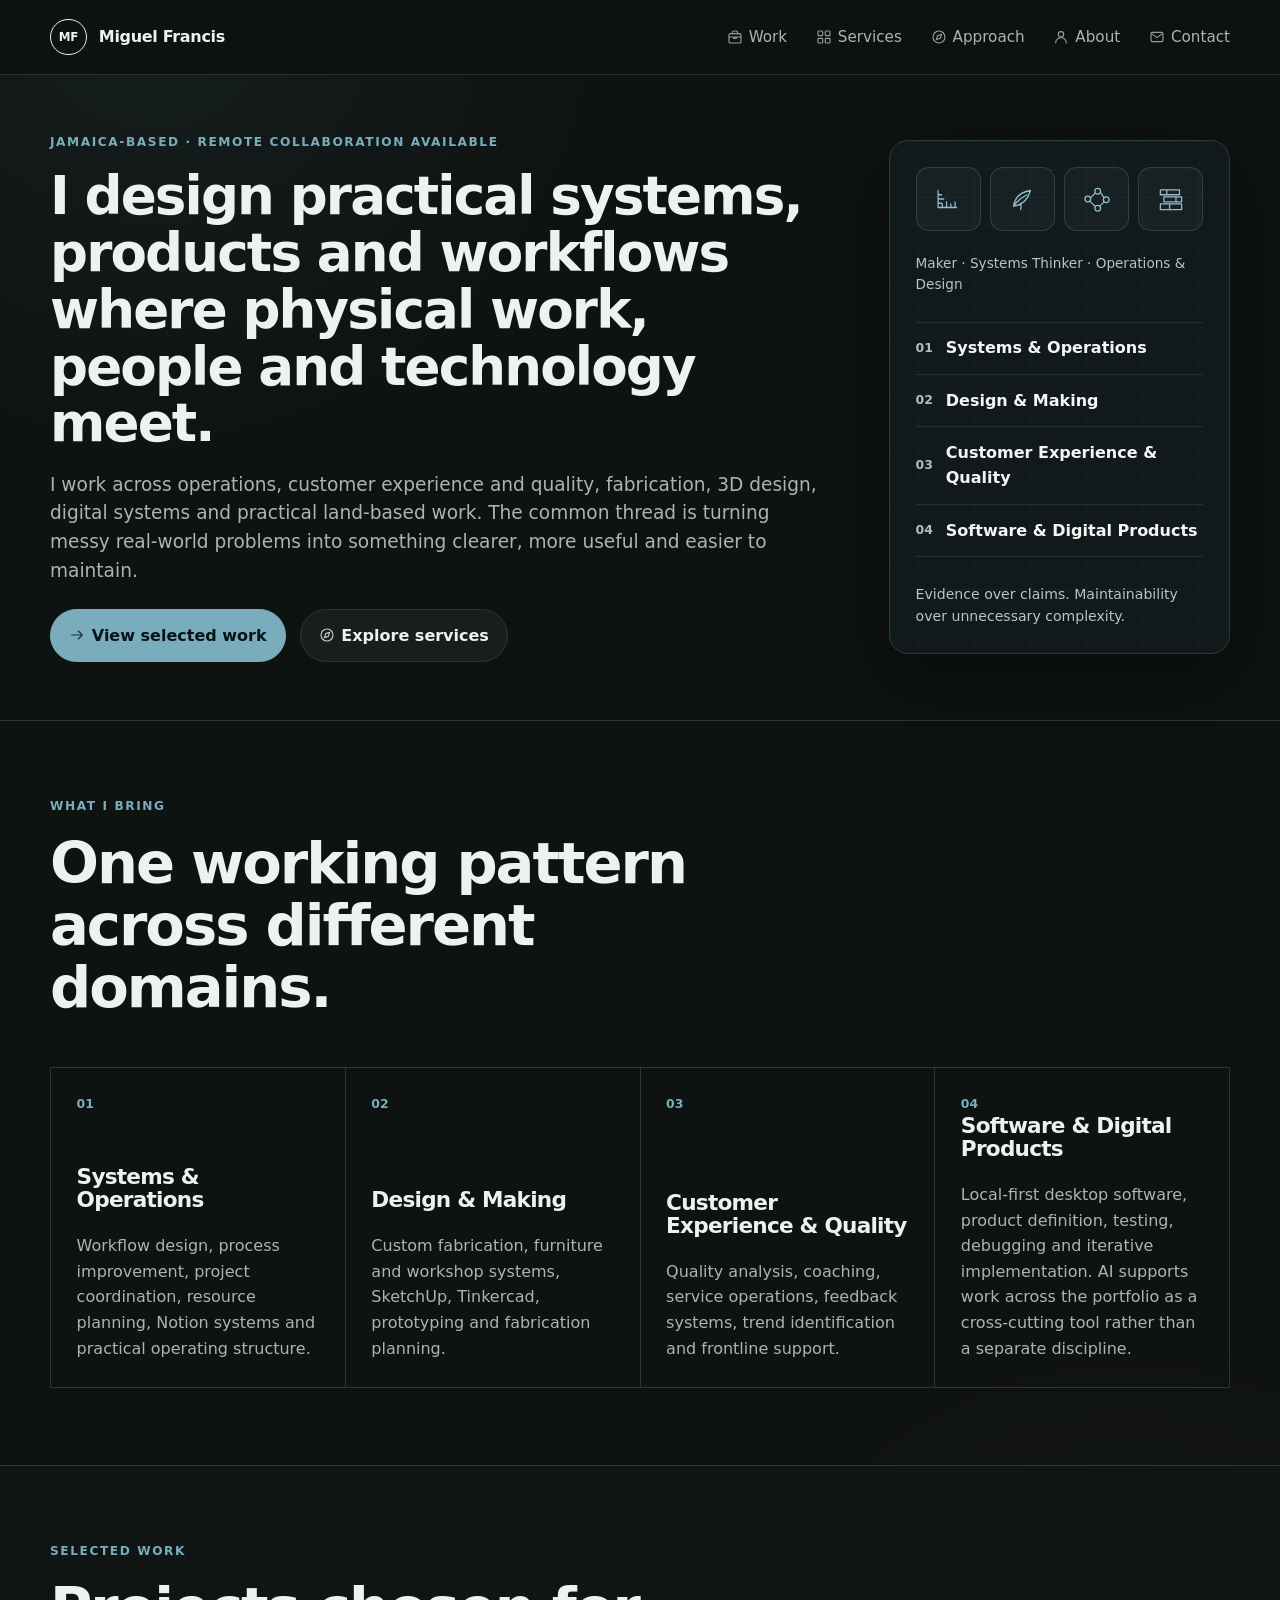
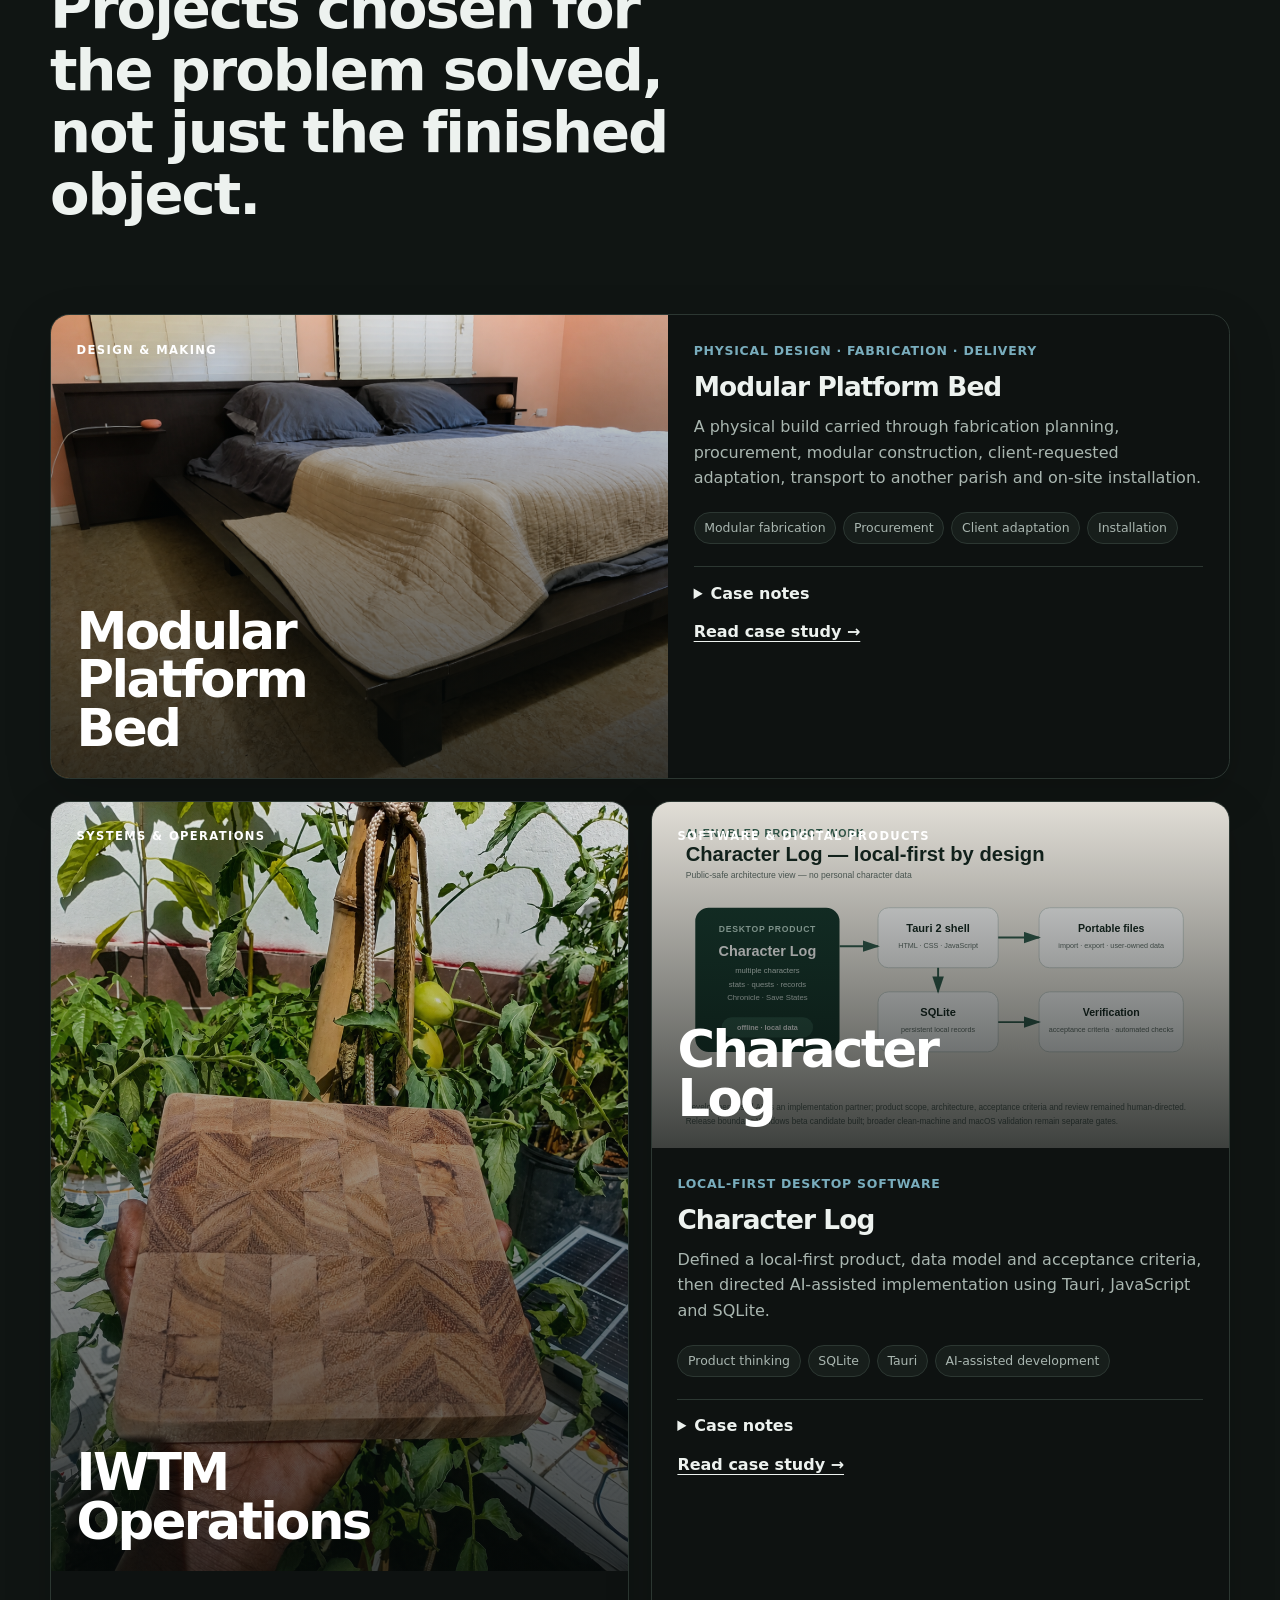
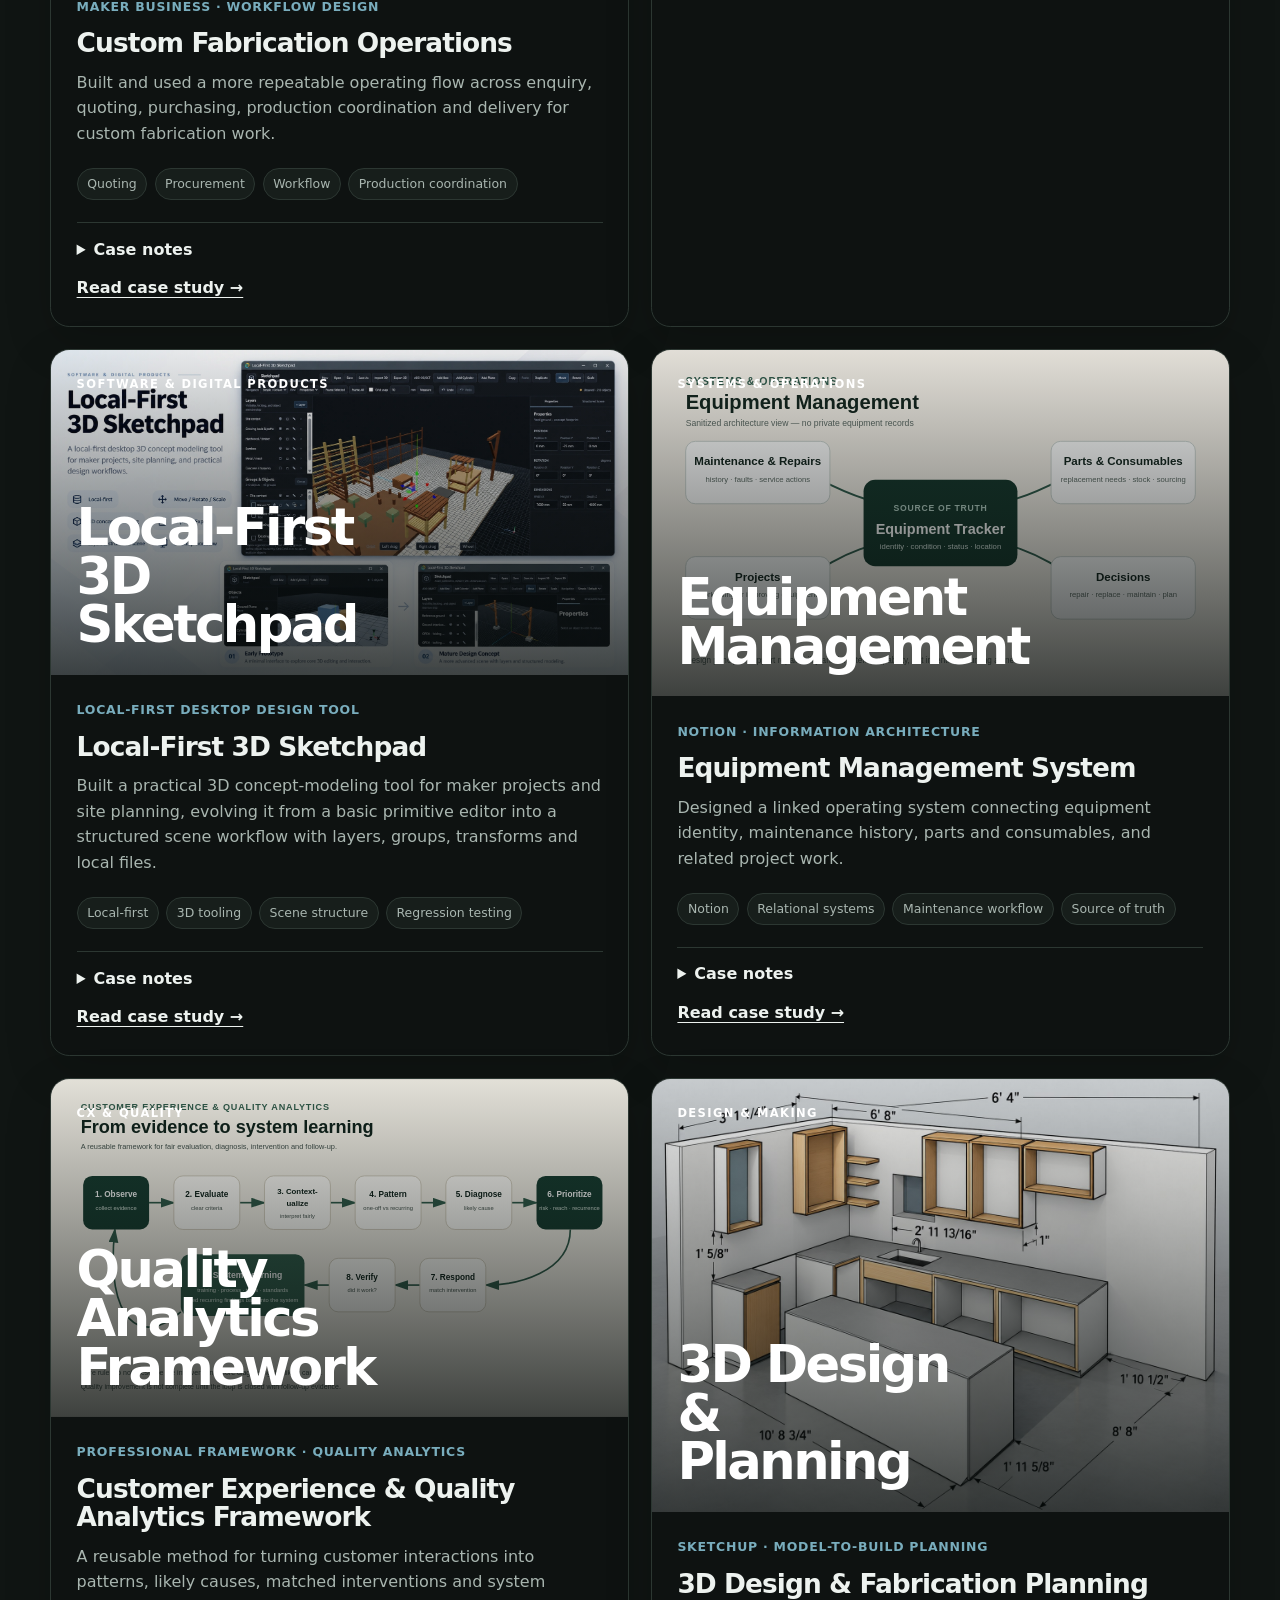
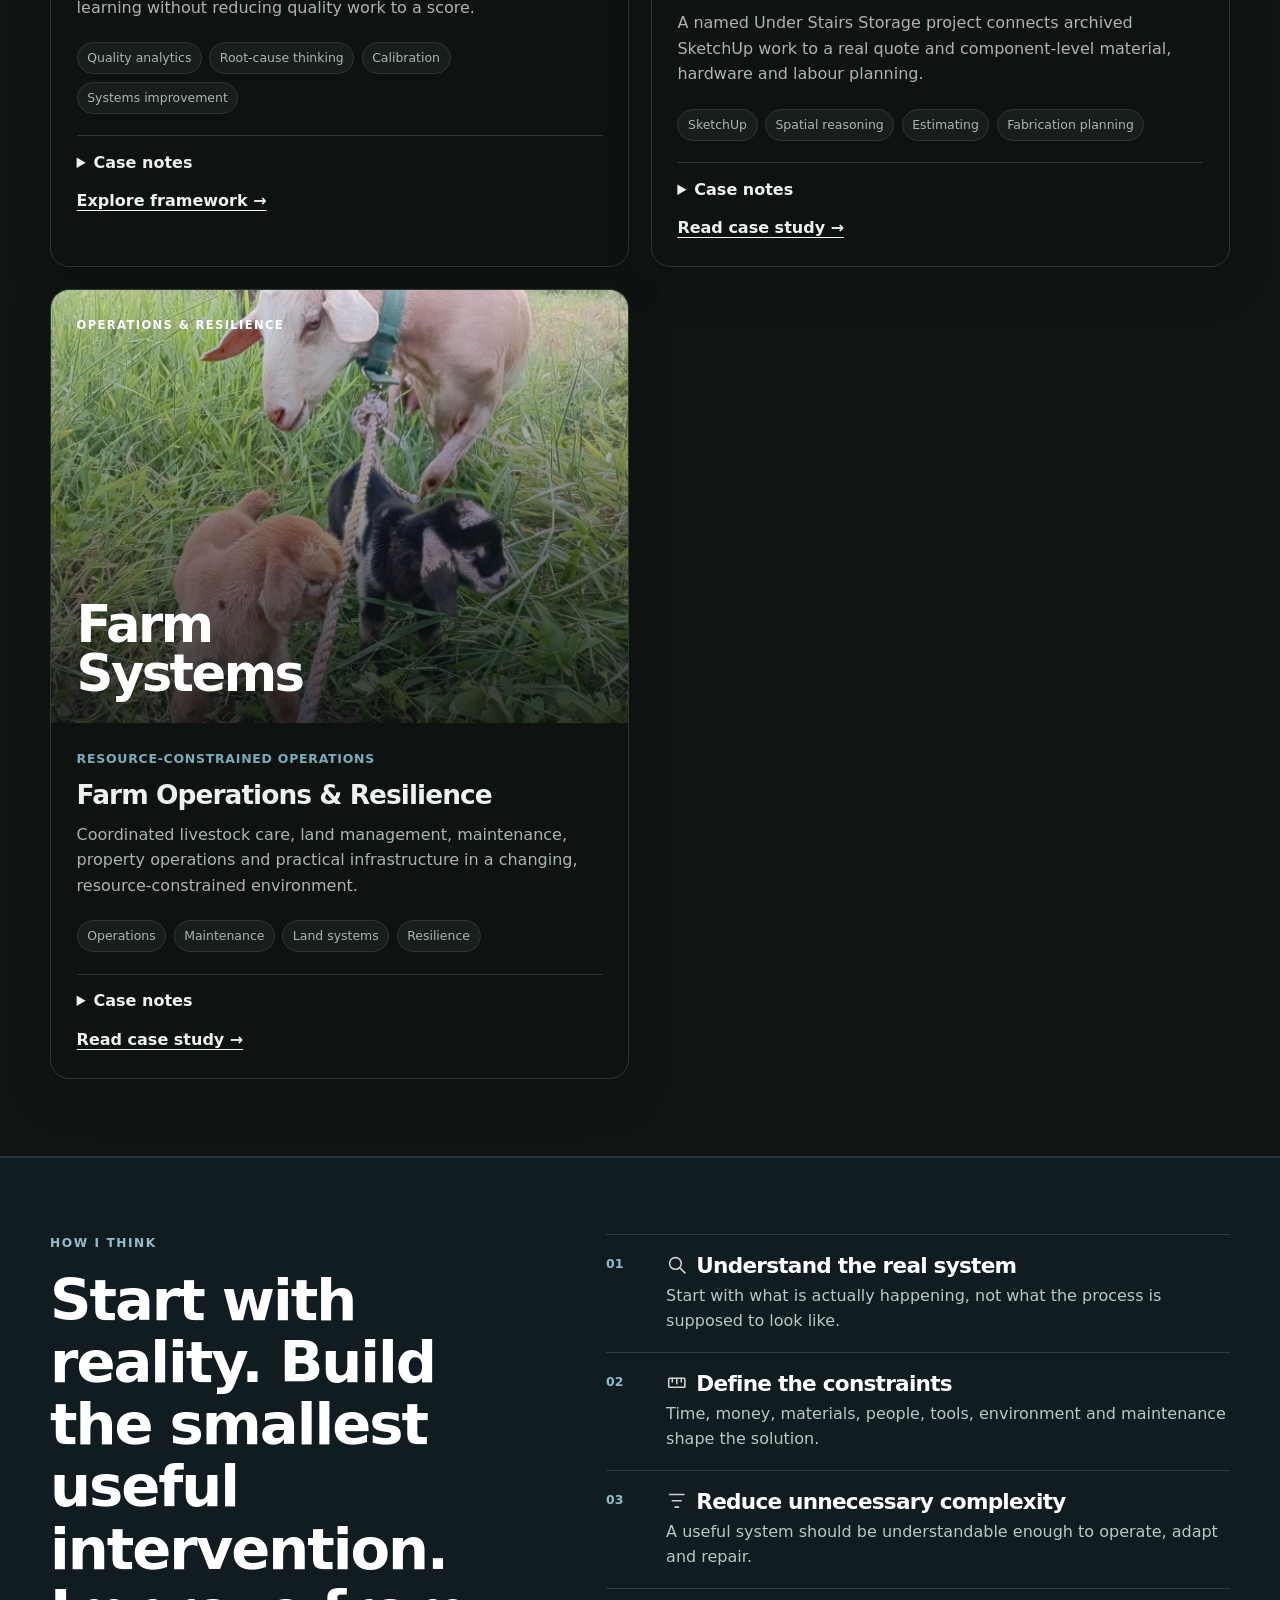
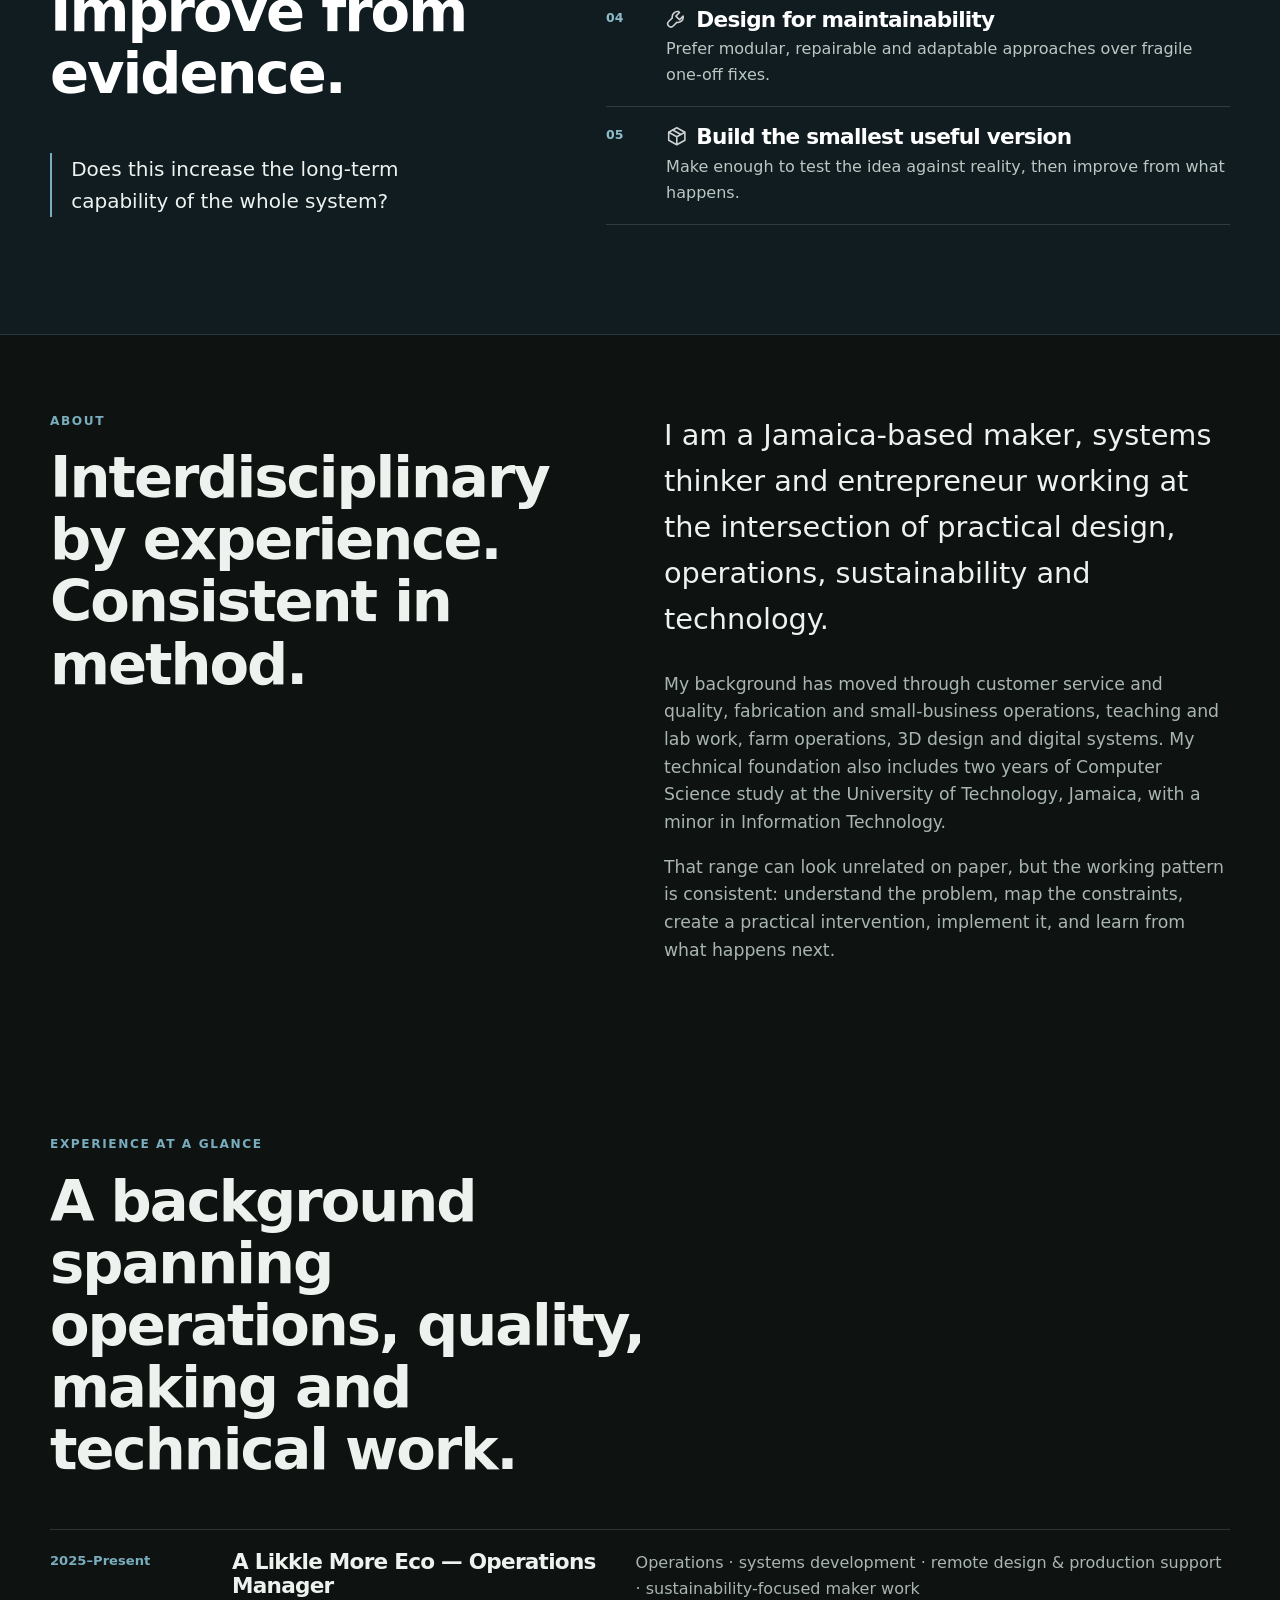
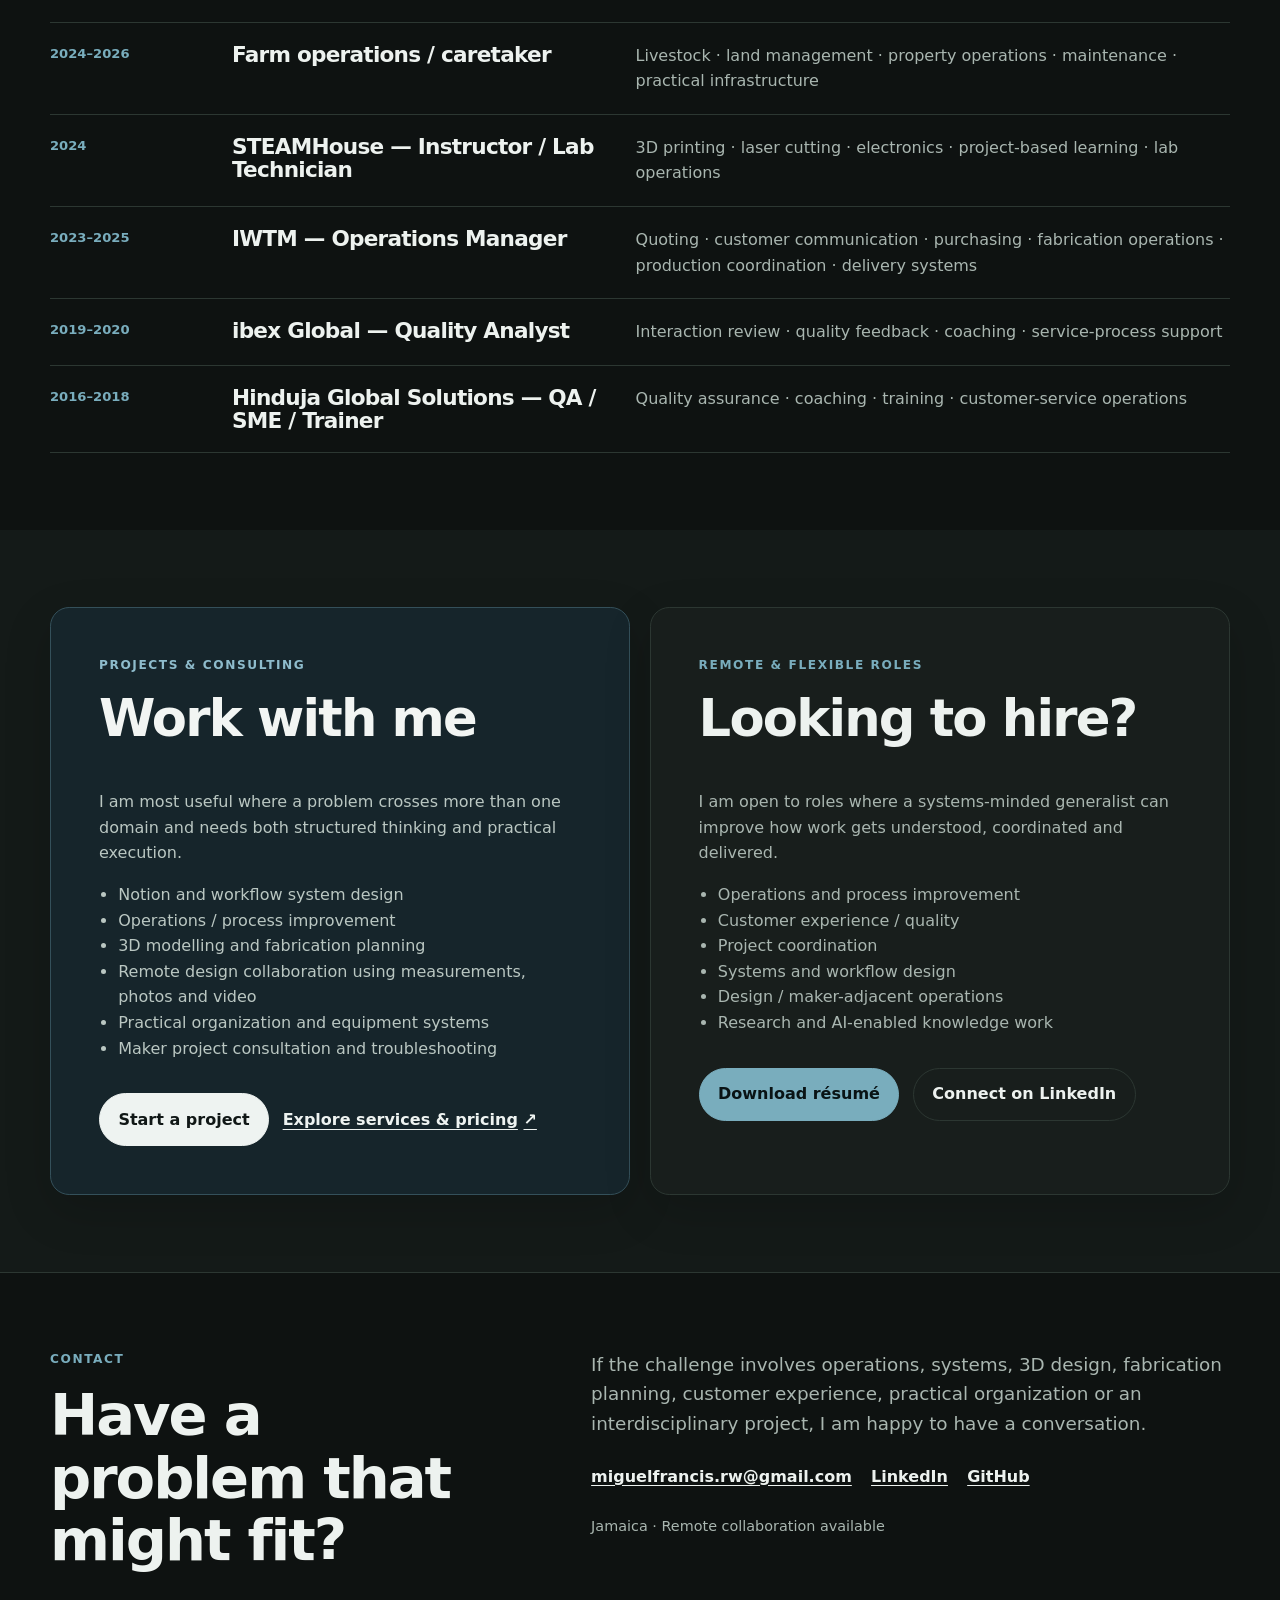
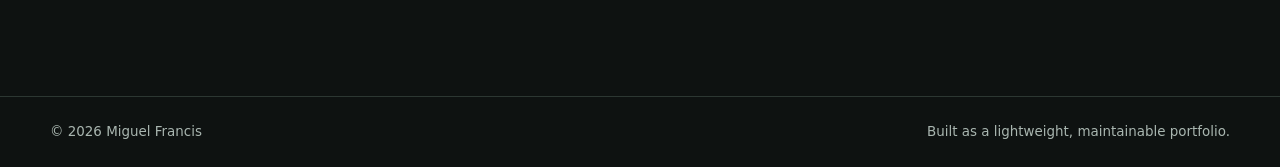
==== commit 4c948471: "feat: refine portfolio layout and add life alignment coaching offer" ====
--- a/index.html
+++ b/index.html
@@ -16,7 +16,7 @@
   <script src="theme.js"></script>
   <link rel="stylesheet" href="styles.css">
 </head>
-<body>
+<body class="portfolio-home">
   <a class="skip-link" href="#main">Skip to content</a>
 
   <header class="site-header">
@@ -32,11 +32,11 @@
       </button>
 
       <nav id="site-nav" class="site-nav" aria-label="Primary navigation">
-        <a href="#work">Work</a>
-        <a href="services.html"><svg class="ui-icon" data-icon="grid" viewBox="0 0 24 24" width="18" height="18" fill="none" stroke="currentColor" stroke-width="1.75" stroke-linecap="round" stroke-linejoin="round" aria-hidden="true" focusable="false"><rect x="3" y="3" width="7" height="7" rx="1"/><rect x="14" y="3" width="7" height="7" rx="1"/><rect x="3" y="14" width="7" height="7" rx="1"/><rect x="14" y="14" width="7" height="7" rx="1"/></svg>Services</a>
-        <a href="#approach">Approach</a>
-        <a href="#about">About</a>
-        <a href="#contact">Contact</a>
+        <a href="#work"><svg class="ui-icon" data-icon="work" viewBox="0 0 24 24" width="18" height="18" fill="none" stroke="currentColor" stroke-width="1.75" stroke-linecap="round" stroke-linejoin="round" aria-hidden="true" focusable="false"><rect x="3" y="7" width="18" height="14" rx="2"/><path d="M8 7V5a2 2 0 0 1 2-2h4a2 2 0 0 1 2 2v2M3 12h18M10 12v2h4v-2"/></svg>Work</a>
+        <a href="services.html"><svg class="ui-icon" data-icon="services" viewBox="0 0 24 24" width="18" height="18" fill="none" stroke="currentColor" stroke-width="1.75" stroke-linecap="round" stroke-linejoin="round" aria-hidden="true" focusable="false"><rect x="3" y="3" width="7" height="7" rx="1"/><rect x="14" y="3" width="7" height="7" rx="1"/><rect x="3" y="14" width="7" height="7" rx="1"/><rect x="14" y="14" width="7" height="7" rx="1"/></svg>Services</a>
+        <a href="#approach"><svg class="ui-icon" data-icon="approach" viewBox="0 0 24 24" width="18" height="18" fill="none" stroke="currentColor" stroke-width="1.75" stroke-linecap="round" stroke-linejoin="round" aria-hidden="true" focusable="false"><circle cx="12" cy="12" r="9"/><path d="m16 8-2 6-6 2 2-6 6-2Z"/></svg>Approach</a>
+        <a href="#about"><svg class="ui-icon" data-icon="about" viewBox="0 0 24 24" width="18" height="18" fill="none" stroke="currentColor" stroke-width="1.75" stroke-linecap="round" stroke-linejoin="round" aria-hidden="true" focusable="false"><circle cx="12" cy="8" r="4"/><path d="M4 21a8 8 0 0 1 16 0"/></svg>About</a>
+        <a href="#contact"><svg class="ui-icon" data-icon="contact" viewBox="0 0 24 24" width="18" height="18" fill="none" stroke="currentColor" stroke-width="1.75" stroke-linecap="round" stroke-linejoin="round" aria-hidden="true" focusable="false"><rect x="3" y="5" width="18" height="14" rx="2"/><path d="m4 7 8 6 8-6"/></svg>Contact</a>
       </nav>
     </div>
   </header>
--- a/styles.css
+++ b/styles.css
@@ -668,3 +668,66 @@
   opacity: .8;
   pointer-events: none;
 }
+
+
+/* Portfolio homepage composition: keep the complete introduction and focus panel
+   legible together at common desktop sizes, without shrinking the entire site. */
+.portfolio-home .hero { padding-block: clamp(2.35rem, 4.5vw, 4.3rem); }
+.portfolio-home .hero-grid {
+  grid-template-columns: minmax(0, 1.65fr) minmax(290px, .72fr);
+  align-items: center;
+  gap: clamp(1.7rem, 4.5vw, 4.5rem);
+}
+.portfolio-home .hero h1 {
+  font-size: clamp(2.6rem, 4.15vw, 3.8rem);
+  line-height: 1.07;
+  max-width: 24ch;
+  margin-bottom: 1.15rem;
+}
+.portfolio-home .hero .hero-copy {
+  font-size: clamp(1rem, 1.45vw, 1.16rem);
+  line-height: 1.55;
+  max-width: 66ch;
+}
+.portfolio-home .hero .actions { margin-top: 1.45rem; }
+.portfolio-home .section:not(.hero) { padding-block: clamp(3.5rem, 6vw, 6rem); }
+.site-nav a { display: inline-flex; align-items: center; gap: .37rem; }
+.site-nav .ui-icon { width: 1.05em; height: 1.05em; margin: 0; opacity: .85; }
+.site-nav a[aria-current="page"] { color: var(--ink); font-weight: 800; }
+.svc-grid--support { grid-template-columns: repeat(2,minmax(0,1fr)); }
+.svc-grid--support .svc-feature-card { grid-column: auto; }
+.svc-grid--support .svc-price { margin-top: auto; }
+.alignment-hero { padding-top: clamp(3rem, 6vw, 5.5rem); }
+.alignment-grid { display: grid; grid-template-columns: minmax(0,1.55fr) minmax(260px,.75fr); gap: clamp(2rem,5vw,5rem); align-items: center; }
+.alignment-hero h1 { max-width: 20ch; font-size: clamp(2.65rem,5.5vw,5rem); }
+.alignment-aside { padding: clamp(1.4rem,3vw,2.2rem); border: 1px solid var(--line); background: var(--white); border-radius: var(--radius); }
+.alignment-aside h2 { font-size: 1.45rem; margin-bottom: 1.4rem; }
+.alignment-aside ol { list-style: none; margin: 0; padding: 0; }
+.alignment-aside li { border-top: 1px solid var(--line); padding: .85rem 0; }
+.alignment-aside li span { display: block; font-size: .75rem; font-weight: 800; color: var(--green); }
+.alignment-aside li strong { font-size: .96rem; }
+.alignment-options { display: grid; grid-template-columns: repeat(2,minmax(0,1fr)); gap: 1.2rem; margin-top: 1.7rem; }
+.alignment-option { border: 1px solid var(--line); background: var(--white); padding: clamp(1.4rem,2.6vw,2rem); border-radius: var(--radius); }
+.alignment-option h3 { margin-top: .4rem; }
+.alignment-option .alignment-price { font-size: clamp(1.7rem,3vw,2.5rem); font-weight: 800; color: var(--ink); margin-bottom: .45rem; line-height: 1.22; }
+.alignment-option .alignment-price span { font-size: .95rem; font-weight: 600; color: var(--ink-soft); }
+.alignment-copy { max-width: 76ch; }
+.alignment-copy h2 { max-width: 25ch; }
+.alignment-copy h3 { margin-top: 1.65rem; }
+.alignment-copy li { margin-bottom: .55rem; color: var(--ink-soft); }
+.alignment-summary-note { border-top: 1px solid var(--line); padding-top: 1rem; margin-top: 1.6rem; }
+@media (max-width: 1000px) {
+  .portfolio-home .hero-grid { grid-template-columns: 1fr; }
+  .portfolio-home .hero-panel { max-width: 680px; }
+  .alignment-grid { grid-template-columns: 1fr; }
+}
+@media (max-width: 760px) {
+  .svc-grid--support, .alignment-options { grid-template-columns: 1fr; }
+}
+@media (max-width: 700px) {
+  .portfolio-home .hero { padding-block: 2.75rem; }
+  .portfolio-home .hero h1 { font-size: clamp(2.4rem,10.5vw,3.45rem); max-width: 22ch; }
+  .portfolio-home .hero-grid { gap: 2rem; }
+  .portfolio-home .section:not(.hero) { padding-block: 3.4rem; }
+  .site-nav a { display: flex; padding: .8rem 0; }
+}
